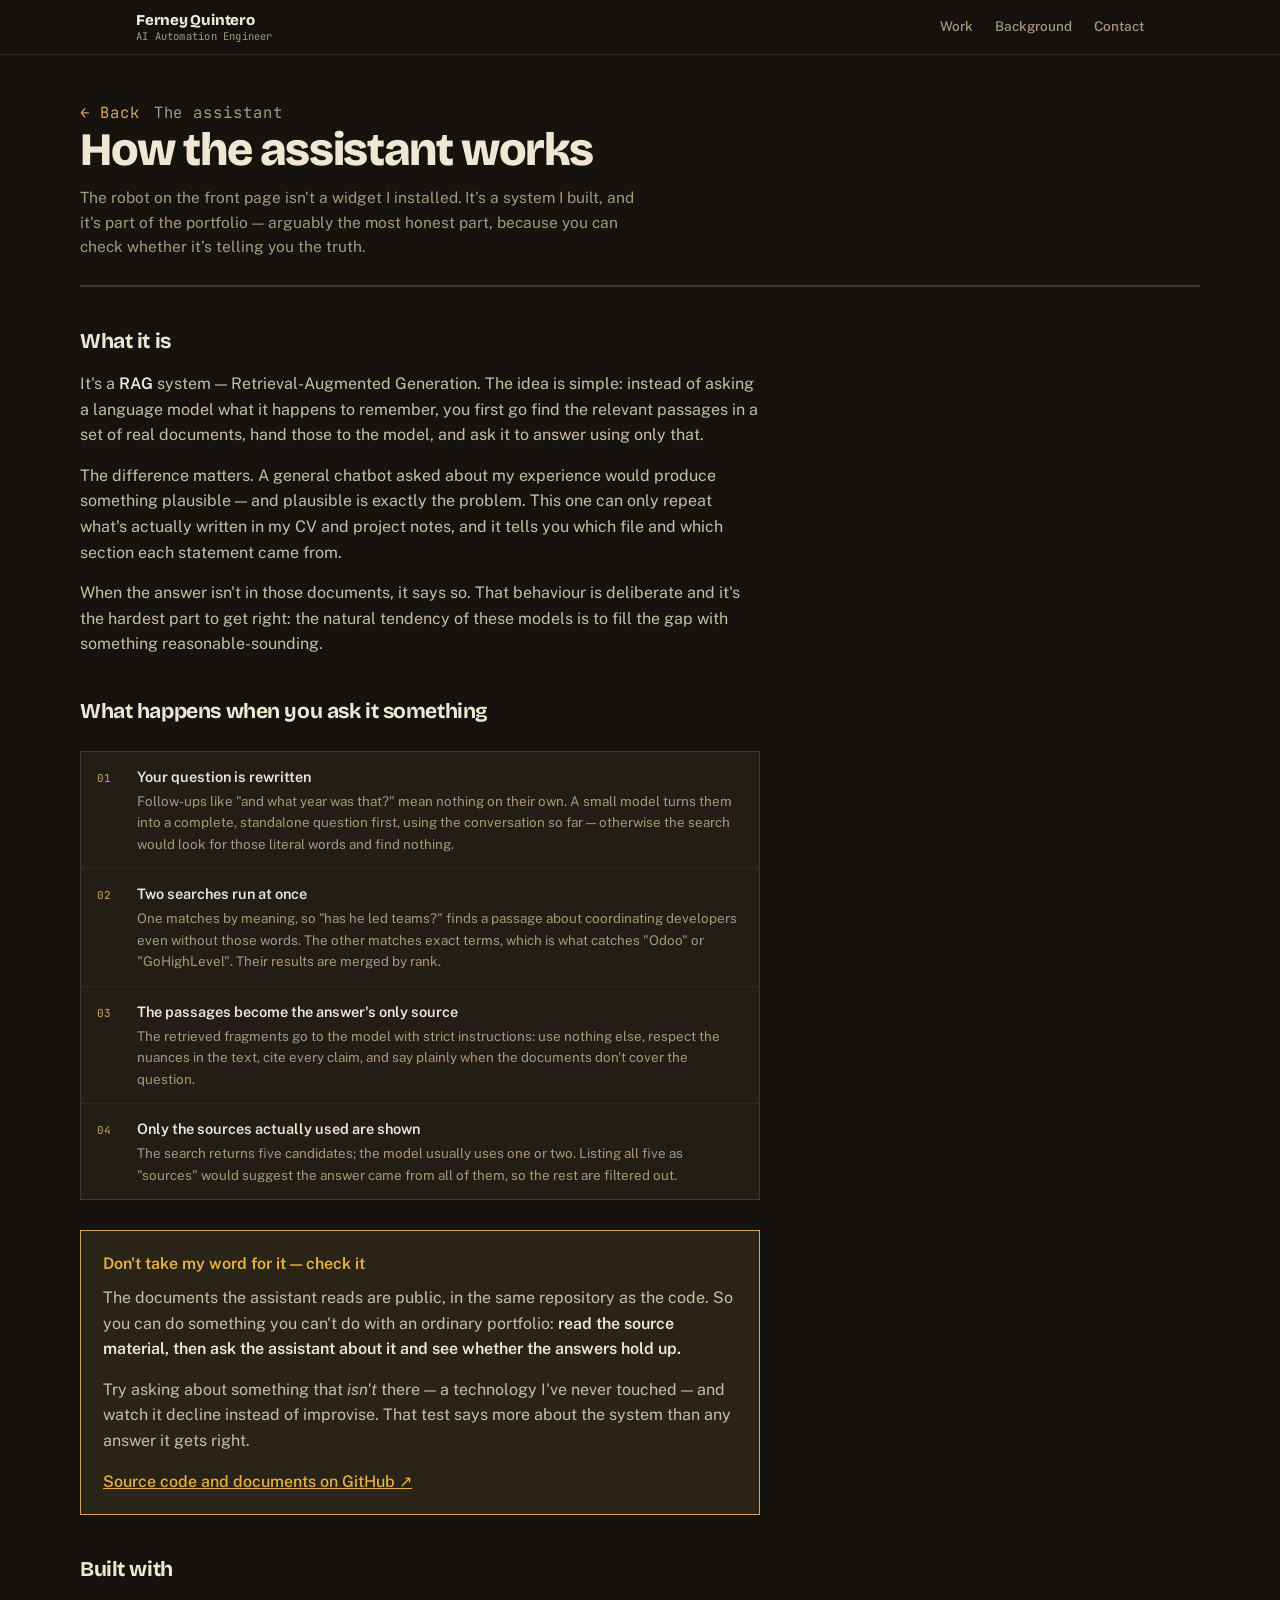
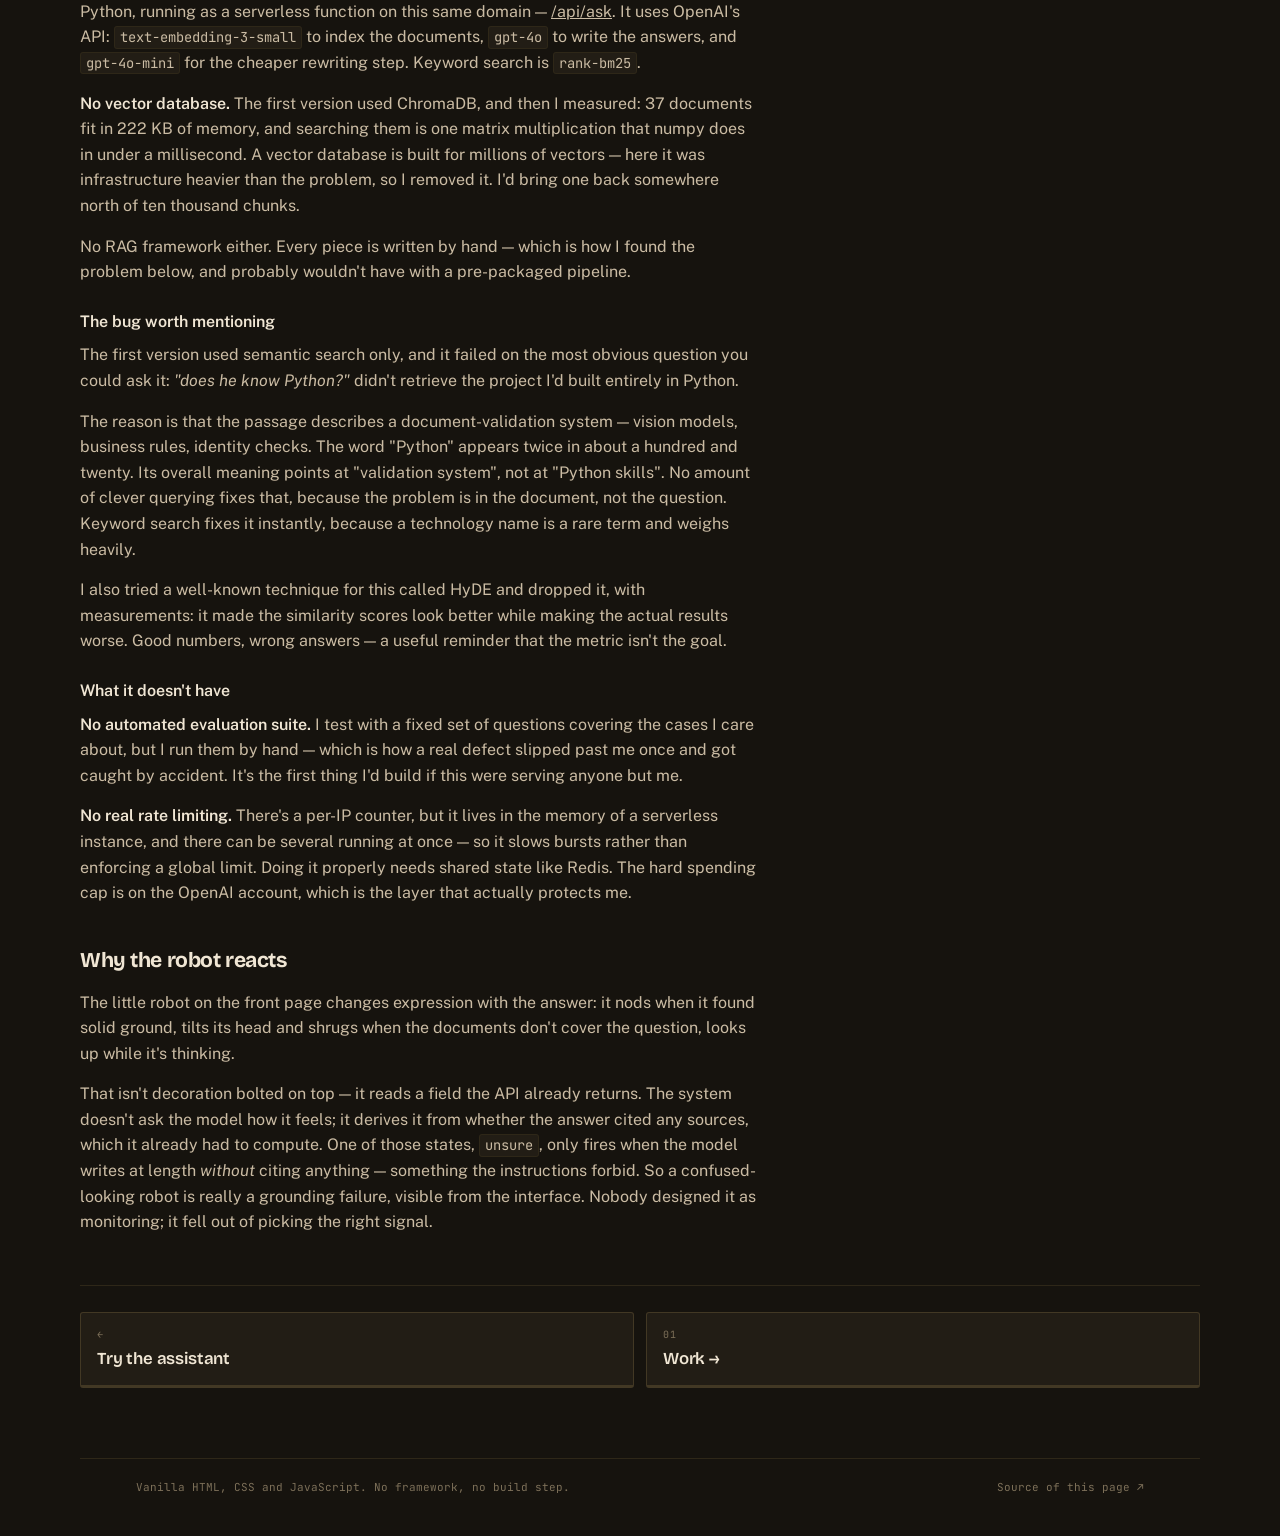
==== assistant.html @ f82671d9 "El robot reacciona a lo que responde, y el chat deja de ser un iframe La conversacion ocurre ahora d" ====
<!doctype html>
<html lang="en">
<head>
<meta charset="utf-8">
<meta name="viewport" content="width=device-width, initial-scale=1">
<title>The assistant — Ferney Quintero</title>
<meta name="description" content="How the assistant on the front page works: a RAG system in Python that answers only from real documents, cites every source, and can be verified against the originals.">
<meta property="og:title" content="The assistant — Ferney Quintero">
<meta property="og:description" content="A RAG system in Python. Read the source documents, then check its answers against them.">
<meta property="og:type" content="article">
<link rel="icon" href="data:image/svg+xml,<svg xmlns='http://www.w3.org/2000/svg' viewBox='0 0 100 100'><rect width='100' height='100' fill='%2316130e'/><text y='70' x='50' text-anchor='middle' font-size='52' font-weight='700' font-family='monospace' fill='%23d1a45f'>FQ</text></svg>">

<link rel="preconnect" href="https://fonts.googleapis.com">
<link rel="preconnect" href="https://fonts.gstatic.com" crossorigin>
<link rel="stylesheet" href="https://fonts.googleapis.com/css2?family=Bricolage+Grotesque:opsz,wght@12..96,600;12..96,800&family=Public+Sans:wght@400;500;600&family=JetBrains+Mono:wght@400;500&display=swap">
<link rel="stylesheet" href="styles.css">
</head>
<body>

<a class="skip" href="#main">Skip to content</a>

<header class="topbar">
  <div class="bar">
    <a class="mark" href="index.html">
      <span class="mark-name">Ferney Quintero</span>
      <span class="mark-role">AI Automation Engineer</span>
    </a>
    <nav aria-label="Sections">
      <a href="work.html">Work</a>
      <a href="background.html">Background</a>
      <a href="contact.html">Contact</a>
    </nav>
  </div>
</header>

<main id="main" class="page">

  <div class="page-head">
    <p class="crumb mono"><a href="index.html">← Back</a> <span>The assistant</span></p>
    <h1>How the assistant works</h1>
    <p>The robot on the front page isn't a widget I installed. It's a system I built, and it's part of the portfolio — arguably the most honest part, because you can check whether it's telling you the truth.</p>
  </div>

  <div class="prose">

    <h2>What it is</h2>
    <p>
      It's a <strong>RAG</strong> system — Retrieval-Augmented Generation. The idea is
      simple: instead of asking a language model what it happens to remember, you
      first go find the relevant passages in a set of real documents, hand those to
      the model, and ask it to answer using only that.
    </p>
    <p>
      The difference matters. A general chatbot asked about my experience would
      produce something plausible — and plausible is exactly the problem. This one
      can only repeat what's actually written in my CV and project notes, and it tells
      you which file and which section each statement came from.
    </p>
    <p>
      When the answer isn't in those documents, it says so. That behaviour is
      deliberate and it's the hardest part to get right: the natural tendency of these
      models is to fill the gap with something reasonable-sounding.
    </p>

    <h2>What happens when you ask it something</h2>

    <div class="flow">
      <div class="flow-step">
        <span class="n">01</span>
        <div>
          <b>Your question is rewritten</b>
          <p>Follow-ups like "and what year was that?" mean nothing on their own. A small model turns them into a complete, standalone question first, using the conversation so far — otherwise the search would look for those literal words and find nothing.</p>
        </div>
      </div>
      <div class="flow-step">
        <span class="n">02</span>
        <div>
          <b>Two searches run at once</b>
          <p>One matches by meaning, so "has he led teams?" finds a passage about coordinating developers even without those words. The other matches exact terms, which is what catches "Odoo" or "GoHighLevel". Their results are merged by rank.</p>
        </div>
      </div>
      <div class="flow-step">
        <span class="n">03</span>
        <div>
          <b>The passages become the answer's only source</b>
          <p>The retrieved fragments go to the model with strict instructions: use nothing else, respect the nuances in the text, cite every claim, and say plainly when the documents don't cover the question.</p>
        </div>
      </div>
      <div class="flow-step">
        <span class="n">04</span>
        <div>
          <b>Only the sources actually used are shown</b>
          <p>The search returns five candidates; the model usually uses one or two. Listing all five as "sources" would suggest the answer came from all of them, so the rest are filtered out.</p>
        </div>
      </div>
    </div>

    <div class="callout">
      <h3>Don't take my word for it — check it</h3>
      <p>
        The documents the assistant reads are public, in the same repository as the
        code. So you can do something you can't do with an ordinary portfolio:
        <strong>read the source material, then ask the assistant about it and see
        whether the answers hold up.</strong>
      </p>
      <p>
        Try asking about something that <em>isn't</em> there — a technology I've never
        touched — and watch it decline instead of improvise. That test says more about
        the system than any answer it gets right.
      </p>
      <p>
        <a href="https://github.com/ferquintero2013/rag-perfil-profesional">Source code and documents on GitHub ↗</a>
      </p>
    </div>

    <h2>Built with</h2>
    <p>
      Python, running as a serverless function on this same domain —
      <a href="https://ferney-portfolio.vercel.app/api/ask">/api/ask</a>. It uses
      OpenAI's API: <code>text-embedding-3-small</code> to index the documents,
      <code>gpt-4o</code> to write the answers, and <code>gpt-4o-mini</code> for the
      cheaper rewriting step. Keyword search is <code>rank-bm25</code>.
    </p>
    <p>
      <strong>No vector database.</strong> The first version used ChromaDB, and then I
      measured: 37 documents fit in 222 KB of memory, and searching them is one matrix
      multiplication that numpy does in under a millisecond. A vector database is built
      for millions of vectors — here it was infrastructure heavier than the problem, so
      I removed it. I'd bring one back somewhere north of ten thousand chunks.
    </p>
    <p>
      No RAG framework either. Every piece is written by hand — which is how I found the
      problem below, and probably wouldn't have with a pre-packaged pipeline.
    </p>

    <h3>The bug worth mentioning</h3>
    <p>
      The first version used semantic search only, and it failed on the most obvious
      question you could ask it: <em>"does he know Python?"</em> didn't retrieve the
      project I'd built entirely in Python.
    </p>
    <p>
      The reason is that the passage describes a document-validation system — vision
      models, business rules, identity checks. The word "Python" appears twice in
      about a hundred and twenty. Its overall meaning points at "validation system",
      not at "Python skills". No amount of clever querying fixes that, because the
      problem is in the document, not the question. Keyword search fixes it instantly,
      because a technology name is a rare term and weighs heavily.
    </p>
    <p>
      I also tried a well-known technique for this called HyDE and dropped it, with
      measurements: it made the similarity scores look better while making the actual
      results worse. Good numbers, wrong answers — a useful reminder that the metric
      isn't the goal.
    </p>

    <h3>What it doesn't have</h3>
    <p>
      <strong>No automated evaluation suite.</strong> I test with a fixed set of
      questions covering the cases I care about, but I run them by hand — which is how a
      real defect slipped past me once and got caught by accident. It's the first thing
      I'd build if this were serving anyone but me.
    </p>
    <p>
      <strong>No real rate limiting.</strong> There's a per-IP counter, but it lives in
      the memory of a serverless instance, and there can be several running at once —
      so it slows bursts rather than enforcing a global limit. Doing it properly needs
      shared state like Redis. The hard spending cap is on the OpenAI account, which is
      the layer that actually protects me.
    </p>

    <h2>Why the robot reacts</h2>
    <p>
      The little robot on the front page changes expression with the answer: it nods
      when it found solid ground, tilts its head and shrugs when the documents don't
      cover the question, looks up while it's thinking.
    </p>
    <p>
      That isn't decoration bolted on top — it reads a field the API already returns.
      The system doesn't ask the model how it feels; it derives it from whether the
      answer cited any sources, which it already had to compute. One of those states,
      <code>unsure</code>, only fires when the model writes at length <em>without</em>
      citing anything — something the instructions forbid. So a confused-looking robot
      is really a grounding failure, visible from the interface. Nobody designed it as
      monitoring; it fell out of picking the right signal.
    </p>

  </div>

  <nav class="pager" aria-label="Other sections">
    <a href="index.html">
      <span class="jump-n mono">←</span>
      <span class="jump-t">Try the assistant</span>
    </a>
    <a href="work.html">
      <span class="jump-n mono">01</span>
      <span class="jump-t">Work →</span>
    </a>
  </nav>

</main>

<footer>
  <span class="mono">Vanilla HTML, CSS and JavaScript. No framework, no build step.</span>
  <a class="mono" href="https://github.com/ferquintero2013/ferney-portfolio">Source of this page ↗</a>
</footer>

<script src="script.js"></script>
</body>
</html>
---- styles.css ----
/* ==========================================================================
   Ferney Quintero — AI Automation Engineer

   One committed visual world: warm dark panel, tan robot, amber accent.
   Single theme on purpose — the site has an identity rather than a switch,
   and every colour is painted explicitly so it holds on any host ground.
   ========================================================================== */

:root {
  color-scheme: dark;

  --paper:   #16130e;
  --surface: #1c1811;
  --sunken:  #221d15;
  --raised:  #2a2318;

  --ink:     #f0e6d4;
  --soft:    #cbbca4;
  --muted:   #a9977c;
  --dim:     #7d7059;

  --line:    #2e2718;
  --line-2:  #423824;

  --skin:        #d1a45f;
  --skin-dim:    #a97f42;
  --amber:       #d1a45f;
  --amber-vivid: #e8b33d;
  --amber-wash:  #2a2318;

  --live:      #7fbf95;
  --live-wash: #16261c;

  --display: "Bricolage Grotesque", "Trebuchet MS", sans-serif;
  --body: "Public Sans", -apple-system, "Segoe UI", sans-serif;
  --mono: "JetBrains Mono", ui-monospace, "Cascadia Code", monospace;

  --pad: clamp(20px, 5vw, 56px);
  --maxw: 1120px;
}

* { box-sizing: border-box; }

html { scroll-behavior: smooth; scroll-padding-top: 72px; }
@media (prefers-reduced-motion: reduce) {
  html { scroll-behavior: auto; }
  * { transition: none !important; animation: none !important; }
}

body {
  margin: 0;
  background: var(--paper);
  color: var(--ink);
  font-family: var(--body);
  font-size: 16px;
  line-height: 1.6;
  -webkit-font-smoothing: antialiased;
}

.mono { font-family: var(--mono); }
a { color: inherit; }

.skip {
  position: absolute;
  left: -9999px;
  top: 0;
  background: var(--amber);
  color: var(--paper);
  padding: 10px 16px;
  z-index: 100;
}
.skip:focus { left: 8px; top: 8px; }

:focus-visible { outline: 2px solid var(--amber-vivid); outline-offset: 3px; }

/* ---------------- top bar ---------------- */
.topbar {
  position: sticky;
  top: 0;
  z-index: 40;
  background: color-mix(in srgb, var(--paper) 90%, transparent);
  backdrop-filter: blur(10px);
  border-bottom: 1px solid var(--line);
}
.bar {
  max-width: var(--maxw);
  margin: 0 auto;
  padding: 11px var(--pad);
  display: flex;
  align-items: center;
  gap: 20px;
}
.mark { text-decoration: none; display: grid; line-height: 1.25; margin-right: auto; }
.mark-name {
  font-family: var(--display);
  font-weight: 800;
  font-size: 15px;
  letter-spacing: -0.015em;
  color: var(--ink);
}
.mark-role {
  font-family: var(--mono);
  font-size: 10.5px;
  color: var(--muted);
  letter-spacing: 0.02em;
}
.topbar nav { display: flex; gap: 22px; }
.topbar nav a {
  text-decoration: none;
  font-size: 13.5px;
  font-weight: 500;
  color: var(--muted);
  padding: 3px 0;
  border-bottom: 1.5px solid transparent;
}
.topbar nav a:hover { color: var(--ink); border-bottom-color: var(--amber); }
.topbar nav a[aria-current="page"] { color: var(--ink); border-bottom-color: var(--amber); }

/* ---------------- layout ---------------- */
main { max-width: var(--maxw); margin: 0 auto; padding: 0 var(--pad); }

/* ---------------- stage (home) ---------------- */
.stage {
  max-width: none;
  padding: clamp(30px, 4vw, 48px) var(--pad) clamp(36px, 4vw, 52px);
  min-height: calc(100vh - 56px);
  display: flex;
  flex-direction: column;
  justify-content: center;
  gap: clamp(26px, 4vw, 40px);
}
.stage > * { max-width: var(--maxw); width: 100%; margin-inline: auto; }

/* --- robot: una parte por gesto ---------------------------------------
   El estado llega en data-mood sobre .stage, puesto por script.js con lo
   que devuelve la API. El CSS traduce ese valor a postura y expresion.
   -------------------------------------------------------------------- */
.greeting {
  display: flex;
  align-items: center;
  gap: clamp(18px, 3vw, 34px);
}
.bot {
  width: clamp(96px, 13vw, 148px);
  height: auto;
  flex: none;
  overflow: visible;
}
.bot-skin  { fill: var(--skin); }
.bot-panel { fill: var(--paper); }
.bot-wire  { stroke: var(--skin-dim); stroke-width: 4; stroke-linecap: round; }
.bot-bulb  { fill: var(--amber-vivid); }

.eyes circle, .eyes rect { fill: #17140f; }
.eyes path { fill: none; stroke: #17140f; stroke-width: 6; stroke-linecap: round; }

/* Solo un juego de ojos visible a la vez */
.eyes { display: none; }
.stage[data-mood="idle"]      [data-eyes="normal"],
.stage[data-mood="answering"] [data-eyes="normal"] { display: block; }
.stage[data-mood="confident"] [data-eyes="happy"]  { display: block; }
.stage[data-mood="thinking"]  [data-eyes="up"]     { display: block; }
.stage[data-mood="declined"]  [data-eyes="squint"] { display: block; }
.stage[data-mood="unsure"]    [data-eyes="squint"] { display: block; }

.bot-head  { transform-origin: 105px 118px; transition: transform .45s ease; }
.bot-body  { transform-origin: 105px 220px; transition: transform .45s ease; }
.bot-arm-r { transform-origin: 152px 152px; transition: transform .45s ease; }
.bot-arm-l { transform-origin: 58px 152px;  transition: transform .45s ease; }

/* Cabeza ladeada cuando no encuentra o no entiende */
.stage[data-mood="declined"] .bot-head,
.stage[data-mood="unsure"]   .bot-head { transform: rotate(-11deg); }

/* Hombros encogidos al declinar */
.stage[data-mood="declined"] .bot-arm-l { transform: translateY(-9px); }
.stage[data-mood="declined"] .bot-arm-r { transform: translate(-4px, 14px); }

@media (prefers-reduced-motion: no-preference) {
  /* En reposo: saluda, parpadea y late la antena */
  .stage[data-mood="idle"] .bot-arm-r { animation: wave 3.4s ease-in-out infinite; }
  .stage[data-mood="idle"] [data-eyes="normal"] {
    animation: blink 5.4s steps(1, end) infinite;
    transform-origin: 105px 74px;
  }
  .bot-bulb { animation: pulse 2.9s ease-in-out infinite; }

  /* Pensando: la antena se acelera y el cuerpo se balancea apenas */
  .stage[data-mood="thinking"] .bot-bulb { animation: pulse .7s ease-in-out infinite; }
  .stage[data-mood="thinking"] .bot-body { animation: sway 1.6s ease-in-out infinite; }

  /* Seguro de la respuesta: asiente */
  .stage[data-mood="confident"] .bot-body  { animation: nod .55s ease-in-out 2; }
  .stage[data-mood="confident"] .bot-arm-r { transform: rotate(-24deg); }
}

@keyframes wave {
  0%, 62%, 100% { transform: rotate(0deg); }
  14%           { transform: rotate(-26deg); }
  30%           { transform: rotate(-6deg); }
  46%           { transform: rotate(-22deg); }
}
@keyframes blink {
  0%, 92%, 100% { transform: scaleY(1); }
  95%           { transform: scaleY(0.1); }
}
@keyframes pulse {
  0%, 100% { opacity: 1; }
  50%      { opacity: 0.3; }
}
@keyframes sway {
  0%, 100% { transform: rotate(0deg); }
  50%      { transform: rotate(2.2deg); }
}
@keyframes nod {
  0%, 100% { transform: translateY(0); }
  50%      { transform: translateY(7px); }
}

/* --- globo: ahora contiene la conversacion --------------------------- */
.bubble {
  position: relative;
  background: var(--sunken);
  border: 1px solid var(--line-2);
  border-radius: 4px 16px 16px 16px;
  padding: 16px 18px 14px;
  width: min(100%, 640px);
  display: flex;
  flex-direction: column;
  gap: 11px;
}
.bubble::before {
  content: "";
  position: absolute;
  left: -9px;
  top: 22px;
  width: 16px;
  height: 16px;
  background: var(--sunken);
  border-left: 1px solid var(--line-2);
  border-bottom: 1px solid var(--line-2);
  transform: rotate(45deg);
}

.chat-log {
  display: flex;
  flex-direction: column;
  gap: 12px;
  max-height: clamp(180px, 30vh, 300px);
  overflow-y: auto;
  scrollbar-width: thin;
  scrollbar-color: var(--line-2) transparent;
}
.chat-log::-webkit-scrollbar { width: 6px; }
.chat-log::-webkit-scrollbar-thumb { background: var(--line-2); border-radius: 3px; }

.msg p { margin: 0; }
.msg-text { font-size: 14.6px; line-height: 1.55; }

.from-bot .msg-text { color: var(--ink); }
.from-bot:first-child .msg-text {
  font-family: var(--display);
  font-weight: 600;
  font-size: clamp(1rem, 2vw, 1.22rem);
  line-height: 1.3;
  letter-spacing: -0.015em;
}

.from-user {
  align-self: flex-end;
  max-width: 85%;
  background: var(--raised);
  border: 1px solid var(--line-2);
  border-radius: 12px 12px 3px 12px;
  padding: 7px 12px;
}
.from-user .msg-text { color: var(--soft); font-size: 13.8px; }

.msg-sources {
  margin-top: 6px !important;
  font-family: var(--mono);
  font-size: 10.5px;
  line-height: 1.6;
  color: var(--dim);
}

.typing { display: flex; gap: 5px; padding: 6px 2px; }
.typing span {
  width: 6px;
  height: 6px;
  border-radius: 50%;
  background: var(--skin-dim);
}
@media (prefers-reduced-motion: no-preference) {
  .typing span { animation: blip 1.1s ease-in-out infinite; }
  .typing span:nth-child(2) { animation-delay: .16s; }
  .typing span:nth-child(3) { animation-delay: .32s; }
}
@keyframes blip {
  0%, 60%, 100% { opacity: .25; transform: translateY(0); }
  30%           { opacity: 1;   transform: translateY(-3px); }
}

.chat-form { display: flex; gap: 8px; }
.chat-form input {
  flex: 1;
  min-width: 0;
  background: var(--paper);
  border: 1px solid var(--line-2);
  border-radius: 7px;
  padding: 10px 13px;
  color: var(--ink);
  font-family: var(--body);
  font-size: 14px;
}
.chat-form input::placeholder { color: var(--dim); }
.chat-form input:focus { outline: none; border-color: var(--skin); }
.chat-form input:disabled { opacity: .5; }

.chat-form button {
  flex: none;
  width: 42px;
  background: var(--skin);
  border: 1px solid var(--skin);
  border-radius: 7px;
  color: var(--paper);
  font-size: 17px;
  line-height: 1;
  cursor: pointer;
  transition: background .12s ease;
}
.chat-form button:hover:not(:disabled) {
  background: var(--amber-vivid);
  border-color: var(--amber-vivid);
}
.chat-form button:disabled { opacity: .4; cursor: default; }

.chat-suggestions { display: flex; flex-wrap: wrap; gap: 6px; }
.chat-suggestions button {
  font-family: var(--mono);
  font-size: 11px;
  background: none;
  border: 1px solid var(--line-2);
  border-radius: 20px;
  padding: 5px 11px;
  color: var(--muted);
  cursor: pointer;
  transition: border-color .12s ease, color .12s ease;
}
.chat-suggestions button:hover { border-color: var(--skin); color: var(--ink); }

.bubble-foot {
  display: flex;
  flex-wrap: wrap;
  gap: 4px 14px;
  justify-content: space-between;
  align-items: baseline;
  font-size: 11px;
  color: var(--dim);
  line-height: 1.45;
  margin: 0;
  padding-top: 3px;
  border-top: 1px solid var(--line);
}
.bubble-foot a {
  font-family: var(--mono);
  font-size: 10.5px;
  color: var(--amber-vivid);
  text-decoration: none;
  white-space: nowrap;
}
.bubble-foot a:hover { text-decoration: underline; }

/* --- title --- */
.stage h1 {
  font-family: var(--display);
  font-weight: 800;
  font-size: clamp(2rem, 6.2vw, 3.9rem);
  line-height: 1.02;
  letter-spacing: -0.036em;
  margin: 0;
  max-width: 17ch;
  color: var(--ink);
}

/* --- jump buttons: keys on a control panel --- */
.jump {
  display: grid;
  grid-template-columns: repeat(3, minmax(0, 1fr));
  gap: 12px;
  max-width: 780px !important;
  margin-inline: 0 !important;
}
.jump a,
.pager a {
  display: grid;
  gap: 3px;
  text-decoration: none;
  background: var(--sunken);
  border: 1px solid var(--line-2);
  border-bottom-width: 3px;
  border-radius: 3px;
  padding: 14px 16px 12px;
  transition: transform .12s ease, border-color .12s ease, background .12s ease;
}
.jump a:hover,
.pager a:hover {
  background: var(--raised);
  border-color: var(--skin-dim);
  transform: translateY(1px);
  border-bottom-width: 2px;
  margin-bottom: 1px;
}
.jump a:active { transform: translateY(2px); border-bottom-width: 1px; margin-bottom: 2px; }
.jump-n { font-size: 10px; color: var(--skin-dim); letter-spacing: 0.12em; }
.jump-t {
  font-family: var(--display);
  font-weight: 600;
  font-size: 1.05rem;
  color: var(--ink);
  letter-spacing: -0.01em;
}
.jump-d { font-size: 12px; color: var(--muted); line-height: 1.4; }

/* ---------------- inner pages ---------------- */
.page { padding: 46px 0 70px; }

.page-head {
  padding-bottom: 26px;
  margin-bottom: 30px;
  border-bottom: 2px solid var(--line-2);
}
.crumb {
  display: flex;
  align-items: baseline;
  gap: 14px;
  font-size: 11.5px;
  color: var(--dim);
  margin: 0 0 18px;
  letter-spacing: 0.06em;
}
.crumb a { color: var(--amber); text-decoration: none; }
.crumb a:hover { text-decoration: underline; }

.page-head h1 {
  font-family: var(--display);
  font-weight: 800;
  font-size: clamp(1.9rem, 4.6vw, 2.9rem);
  line-height: 1.06;
  letter-spacing: -0.03em;
  margin: 0 0 10px;
  max-width: 20ch;
  color: var(--ink);
}
.page-head > p { color: var(--muted); margin: 0; font-size: 15.5px; max-width: 62ch; }

/* ---------------- projects ---------------- */
.projects { list-style: none; margin: 0; padding: 0; }

.proj {
  display: grid;
  grid-template-columns: 56px minmax(0, 1fr);
  gap: 0 20px;
  padding: 26px 0;
  border-top: 1px solid var(--line);
}
.proj:first-child { border-top: 1px solid var(--line-2); }
.proj-n { font-size: 12px; color: var(--dim); padding-top: 4px; }

.proj-top {
  display: flex;
  align-items: baseline;
  justify-content: space-between;
  gap: 16px;
  margin-bottom: 9px;
}
.proj h2 {
  font-family: var(--display);
  font-weight: 600;
  font-size: 1.2rem;
  letter-spacing: -0.014em;
  margin: 0;
  color: var(--ink);
}
.proj p { margin: 0 0 10px; color: var(--soft); font-size: 14.8px; max-width: 72ch; }
.proj .note {
  color: var(--muted);
  font-size: 14px;
  border-left: 2px solid var(--line-2);
  padding-left: 13px;
}

.state {
  font-size: 10.5px;
  letter-spacing: 0.1em;
  text-transform: uppercase;
  color: var(--dim);
  border: 1px solid var(--line-2);
  padding: 2px 8px;
  flex: none;
}
.state.live {
  color: var(--live);
  border-color: var(--live);
  background: var(--live-wash);
  font-weight: 500;
}

.proj-foot {
  display: flex;
  flex-wrap: wrap;
  align-items: baseline;
  justify-content: space-between;
  gap: 8px 20px;
  margin-top: 14px;
}
.tags { font-size: 11.5px; color: var(--dim); }
.links { display: flex; gap: 16px; font-size: 13px; }
.links a {
  color: var(--amber-vivid);
  text-decoration: none;
  font-weight: 500;
  border-bottom: 1px solid transparent;
}
.links a:hover { border-bottom-color: var(--amber-vivid); }
.links .muted { color: var(--dim); font-size: 12.5px; font-style: italic; }

/* ---------------- background ---------------- */
.bg-grid {
  display: grid;
  grid-template-columns: minmax(0, 1.5fr) minmax(0, 1fr);
  gap: 48px;
}
.bg-text p { color: var(--soft); margin: 0 0 15px; max-width: 62ch; }
.bg-text p:last-child { margin-bottom: 0; }
.bg-lead { font-size: 1.06rem; color: var(--ink) !important; font-weight: 500; }

.side-h {
  font-size: 10.5px;
  letter-spacing: 0.15em;
  text-transform: uppercase;
  color: var(--dim);
  margin: 0 0 12px;
  padding-bottom: 7px;
  border-bottom: 1px solid var(--line);
  font-weight: 400;
}
.bg-side > * + .side-h,
.contact-side > * + .side-h { margin-top: 28px; }

.tl { list-style: none; margin: 0; padding: 0; }
.tl li {
  display: grid;
  grid-template-columns: 48px 1fr;
  gap: 12px;
  font-size: 13.2px;
  color: var(--soft);
  padding: 6px 0;
  border-bottom: 1px dotted var(--line);
}
.tl li:last-child { border-bottom: none; }
.tl .mono { color: var(--amber); font-size: 11.5px; padding-top: 2px; }

.tools { font-size: 11.8px; line-height: 1.9; color: var(--muted); margin: 0; }

.creds { list-style: none; margin: 0; padding: 0; display: flex; flex-wrap: wrap; gap: 7px; }
.creds li {
  font-family: var(--mono);
  font-size: 11px;
  color: var(--soft);
  border: 1px solid var(--line-2);
  padding: 4px 9px;
}
.creds li:first-child {
  border-color: var(--amber);
  background: var(--amber-wash);
  color: var(--amber-vivid);
  font-weight: 500;
}

/* ---------------- assistant page ---------------- */
.prose p { color: var(--soft); margin: 0 0 15px; max-width: 68ch; }
.prose h2 {
  font-family: var(--display);
  font-weight: 700;
  font-size: 1.32rem;
  letter-spacing: -0.02em;
  margin: 38px 0 12px;
  color: var(--ink);
}
.prose h3 {
  font-family: var(--body);
  font-weight: 600;
  font-size: 1rem;
  margin: 24px 0 8px;
  color: var(--ink);
}
.prose strong { color: var(--ink); font-weight: 600; }
.prose code {
  font-family: var(--mono);
  font-size: 0.86em;
  background: var(--sunken);
  border: 1px solid var(--line);
  padding: 0.1em 0.36em;
  border-radius: 3px;
  color: var(--soft);
}
.prose ul { color: var(--soft); max-width: 68ch; padding-left: 20px; margin: 0 0 15px; }
.prose li { margin-bottom: 7px; }

.flow {
  display: grid;
  gap: 1px;
  background: var(--line);
  border: 1px solid var(--line-2);
  margin: 22px 0 26px;
  max-width: 68ch;
}
.flow-step {
  background: var(--sunken);
  padding: 13px 16px;
  display: grid;
  grid-template-columns: 26px 1fr;
  gap: 14px;
  align-items: baseline;
}
.flow-step b { color: var(--ink); font-weight: 600; font-size: 14.5px; display: block; margin-bottom: 3px; }
.flow-step span.n { font-family: var(--mono); font-size: 11px; color: var(--amber); }
.flow-step p { margin: 0 !important; font-size: 13.4px; color: var(--muted); max-width: none; }

.callout {
  border: 1px solid var(--amber);
  background: var(--amber-wash);
  padding: 20px 22px;
  margin: 30px 0;
  max-width: 68ch;
}
.callout h3 { margin-top: 0; color: var(--amber-vivid); }
.callout p:last-child { margin-bottom: 0; }
.callout a { color: var(--amber-vivid); font-weight: 500; }

/* ---------------- contact ---------------- */
.contact-grid {
  display: grid;
  grid-template-columns: minmax(0, 1.4fr) minmax(0, 1fr);
  gap: 48px;
}
.contact-main .primary {
  display: inline-block;
  font-family: var(--mono);
  font-size: clamp(14px, 2.2vw, 17px);
  color: var(--paper);
  background: var(--amber);
  border: 1px solid var(--amber);
  padding: 13px 20px;
  text-decoration: none;
  margin-bottom: 20px;
  font-weight: 500;
}
.contact-main .primary:hover { background: var(--amber-vivid); border-color: var(--amber-vivid); }
.contact-links { display: flex; gap: 22px; margin-bottom: 26px; }
.contact-links a {
  text-decoration: none;
  font-size: 14.5px;
  color: var(--soft);
  border-bottom: 1px solid var(--line-2);
  padding-bottom: 2px;
}
.contact-links a:hover { color: var(--ink); border-bottom-color: var(--amber); }
.contact-note { color: var(--soft); max-width: 54ch; margin: 0 0 12px; }
.back-home { font-family: var(--mono); font-size: 13px; color: var(--amber-vivid); text-decoration: none; }
.back-home:hover { text-decoration: underline; }

/* ---------------- pager ---------------- */
.pager {
  display: grid;
  grid-template-columns: repeat(2, minmax(0, 1fr));
  gap: 12px;
  margin-top: 50px;
  padding-top: 26px;
  border-top: 1px solid var(--line);
}
.pager .jump-n { color: var(--dim); }

/* ---------------- footer ---------------- */
footer {
  max-width: var(--maxw);
  margin: 0 auto;
  padding: 20px var(--pad) 40px;
  border-top: 1px solid var(--line);
  display: flex;
  flex-wrap: wrap;
  gap: 10px 20px;
  justify-content: space-between;
  font-size: 11px;
  color: var(--dim);
}
footer a { color: var(--dim); text-decoration: none; }
footer a:hover { color: var(--ink); }

/* ---------------- responsive ---------------- */
@media (max-width: 860px) {
  .bg-grid, .contact-grid { grid-template-columns: 1fr; gap: 30px; }
  .jump { grid-template-columns: 1fr; gap: 9px; }
  .jump a { grid-template-columns: 30px 1fr; grid-template-areas: "n t" ". d"; align-items: baseline; }
  .jump-n { grid-area: n; }
  .jump-t { grid-area: t; }
  .jump-d { grid-area: d; }
}

@media (max-width: 620px) {
  .topbar nav { gap: 14px; }
  .topbar nav a { font-size: 12.5px; }
  .mark-role { display: none; }

  .stage { min-height: 0; padding-top: 24px; padding-bottom: 34px; }
  .greeting { flex-direction: column; align-items: flex-start; gap: 14px; }
  .bot { width: 86px; }
  .bubble { border-radius: 14px 14px 14px 4px; padding: 14px; }
  .bubble::before { left: 26px; top: -9px; transform: rotate(135deg); }
  .chat-log { max-height: 240px; }
  .bubble-foot { flex-direction: column; gap: 6px; }

  .page { padding: 32px 0 52px; }
  .proj { grid-template-columns: 1fr; gap: 0; }
  .proj-n { display: none; }
  .proj-foot { flex-direction: column; align-items: flex-start; }
  .pager { grid-template-columns: 1fr; }
  .flow-step { grid-template-columns: 1fr; gap: 2px; }
}
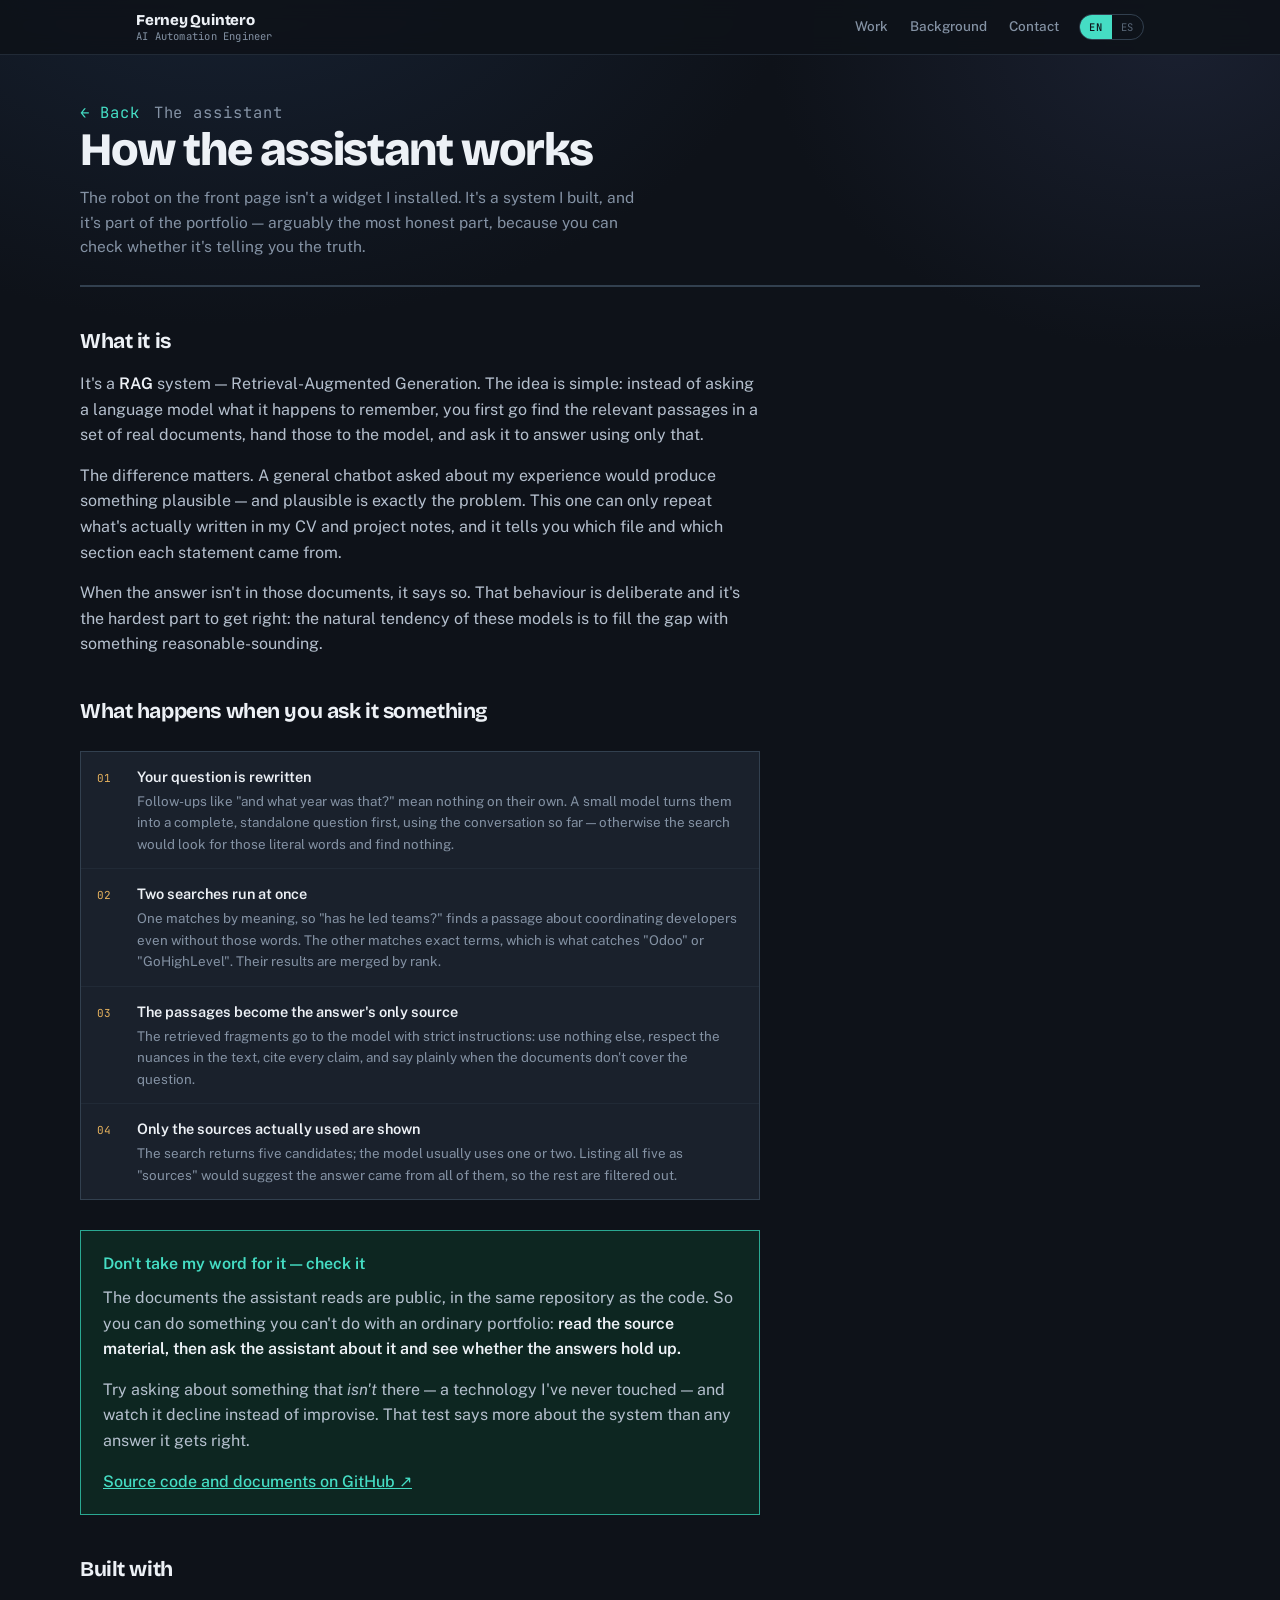
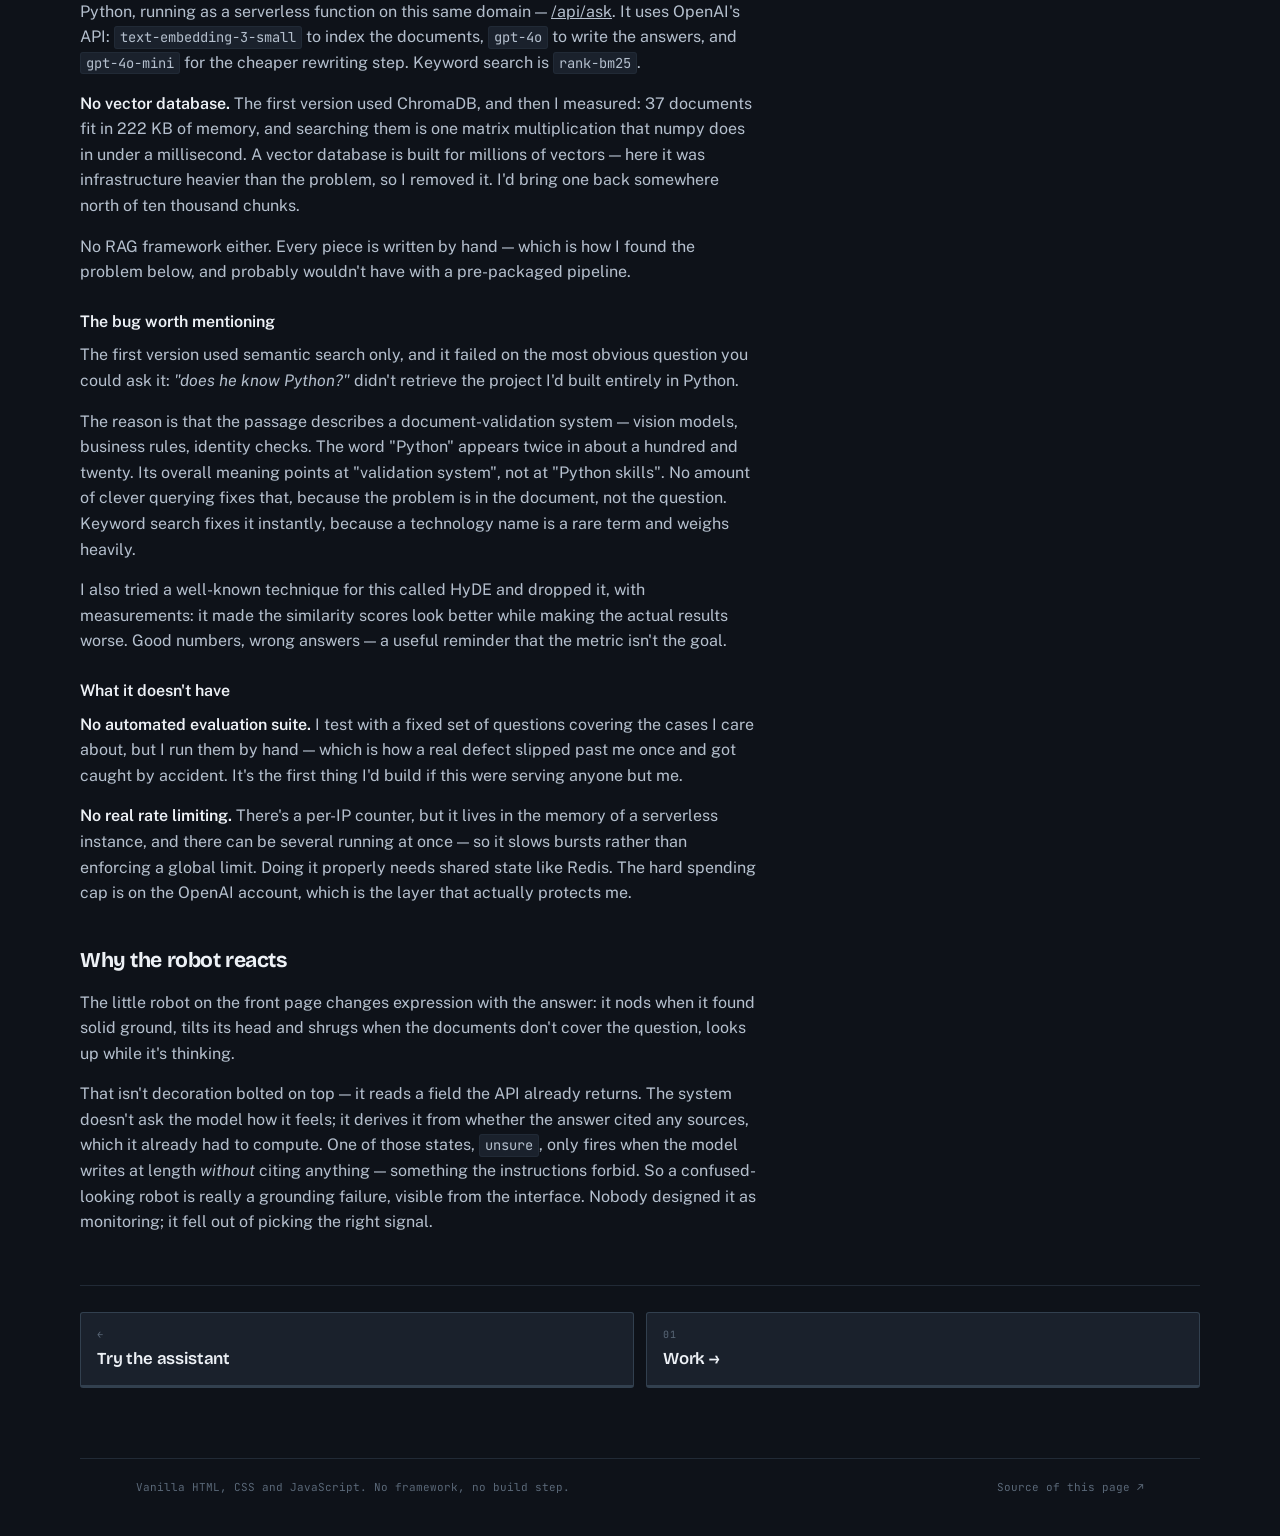
==== commit a6cc9e51: "Paleta nueva, boca de concentracion y sitio bilingue Tres cosas pedidas: la boca al pensar se veia r" ====
--- a/assistant.html
+++ b/assistant.html
@@ -8,7 +8,7 @@
 <meta property="og:title" content="The assistant — Ferney Quintero">
 <meta property="og:description" content="A RAG system in Python. Read the source documents, then check its answers against them.">
 <meta property="og:type" content="article">
-<link rel="icon" href="data:image/svg+xml,<svg xmlns='http://www.w3.org/2000/svg' viewBox='0 0 100 100'><rect width='100' height='100' fill='%2316130e'/><text y='70' x='50' text-anchor='middle' font-size='52' font-weight='700' font-family='monospace' fill='%23d1a45f'>FQ</text></svg>">
+<link rel="icon" href="data:image/svg+xml,<svg xmlns='http://www.w3.org/2000/svg' viewBox='0 0 100 100'><rect width='100' height='100' fill='%230e1219'/><text y='70' x='50' text-anchor='middle' font-size='52' font-weight='700' font-family='monospace' fill='%23e0a458'>FQ</text></svg>">
 
 <link rel="preconnect" href="https://fonts.googleapis.com">
 <link rel="preconnect" href="https://fonts.gstatic.com" crossorigin>
@@ -17,129 +17,133 @@
 </head>
 <body>
 
-<a class="skip" href="#main">Skip to content</a>
+<a class="skip" href="#main" data-es="Ir al contenido">Skip to content</a>
 
 <header class="topbar">
   <div class="bar">
     <a class="mark" href="index.html">
       <span class="mark-name">Ferney Quintero</span>
-      <span class="mark-role">AI Automation Engineer</span>
+      <span class="mark-role" data-es="Ingeniero de Automatización con IA">AI Automation Engineer</span>
     </a>
     <nav aria-label="Sections">
-      <a href="work.html">Work</a>
-      <a href="background.html">Background</a>
-      <a href="contact.html">Contact</a>
+      <a href="work.html" data-es="Proyectos">Work</a>
+      <a href="background.html" data-es="Trayectoria">Background</a>
+      <a href="contact.html" data-es="Contacto">Contact</a>
     </nav>
+    <div class="lang" role="group" aria-label="Language">
+      <button type="button" data-lang-btn="en" aria-pressed="true">EN</button>
+      <button type="button" data-lang-btn="es" aria-pressed="false">ES</button>
+    </div>
   </div>
 </header>
 
 <main id="main" class="page">
 
   <div class="page-head">
-    <p class="crumb mono"><a href="index.html">← Back</a> <span>The assistant</span></p>
-    <h1>How the assistant works</h1>
-    <p>The robot on the front page isn't a widget I installed. It's a system I built, and it's part of the portfolio — arguably the most honest part, because you can check whether it's telling you the truth.</p>
+    <p class="crumb mono"><a href="index.html" data-es="← Volver">← Back</a> <span data-es="El asistente">The assistant</span></p>
+    <h1 data-es="Cómo funciona el asistente">How the assistant works</h1>
+    <p data-es="El robot de la portada no es un widget que instalé. Es un sistema que construí, y forma parte del portafolio — probablemente la parte más honesta, porque puedes comprobar si te está diciendo la verdad.">The robot on the front page isn't a widget I installed. It's a system I built, and it's part of the portfolio — arguably the most honest part, because you can check whether it's telling you the truth.</p>
   </div>
 
   <div class="prose">
 
-    <h2>What it is</h2>
-    <p>
+    <h2 data-es="Qué es">What it is</h2>
+    <p data-es="Es un sistema <strong>RAG</strong>, de generación aumentada por recuperación. La idea es simple: en vez de preguntarle a un modelo de lenguaje lo que recuerda, primero se buscan los pasajes relevantes en un conjunto de documentos reales, se le entregan, y se le pide que responda usando solo eso.">
       It's a <strong>RAG</strong> system — Retrieval-Augmented Generation. The idea is
       simple: instead of asking a language model what it happens to remember, you
       first go find the relevant passages in a set of real documents, hand those to
       the model, and ask it to answer using only that.
     </p>
-    <p>
+    <p data-es="La diferencia importa. Un chatbot genérico al que le preguntes por mi experiencia produciría algo plausible — y plausible es justo el problema. Este solo puede repetir lo que está escrito en mi CV y en las notas de mis proyectos, y te dice de qué archivo y qué sección salió cada afirmación.">
       The difference matters. A general chatbot asked about my experience would
       produce something plausible — and plausible is exactly the problem. This one
       can only repeat what's actually written in my CV and project notes, and it tells
       you which file and which section each statement came from.
     </p>
-    <p>
+    <p data-es="Cuando la respuesta no está en esos documentos, lo dice. Ese comportamiento es deliberado y es lo más difícil de conseguir: la tendencia natural de estos modelos es rellenar el hueco con algo que suene razonable.">
       When the answer isn't in those documents, it says so. That behaviour is
       deliberate and it's the hardest part to get right: the natural tendency of these
       models is to fill the gap with something reasonable-sounding.
     </p>
 
-    <h2>What happens when you ask it something</h2>
+    <h2 data-es="Qué pasa cuando le preguntas algo">What happens when you ask it something</h2>
 
     <div class="flow">
       <div class="flow-step">
         <span class="n">01</span>
         <div>
-          <b>Your question is rewritten</b>
-          <p>Follow-ups like "and what year was that?" mean nothing on their own. A small model turns them into a complete, standalone question first, using the conversation so far — otherwise the search would look for those literal words and find nothing.</p>
+          <b data-es="Tu pregunta se reescribe">Your question is rewritten</b>
+          <p data-es="Un seguimiento como «¿y en qué año fue eso?» no significa nada por sí solo. Un modelo pequeño lo convierte primero en una pregunta completa y autónoma usando la conversación previa; si no, la búsqueda buscaría esas palabras literales y no encontraría nada.">Follow-ups like "and what year was that?" mean nothing on their own. A small model turns them into a complete, standalone question first, using the conversation so far — otherwise the search would look for those literal words and find nothing.</p>
         </div>
       </div>
       <div class="flow-step">
         <span class="n">02</span>
         <div>
-          <b>Two searches run at once</b>
-          <p>One matches by meaning, so "has he led teams?" finds a passage about coordinating developers even without those words. The other matches exact terms, which is what catches "Odoo" or "GoHighLevel". Their results are merged by rank.</p>
+          <b data-es="Se lanzan dos búsquedas a la vez">Two searches run at once</b>
+          <p data-es="Una busca por significado, así que «¿ha liderado equipos?» encuentra un pasaje sobre coordinar desarrolladores aunque no use esas palabras. La otra busca términos exactos, que es lo que atrapa «Odoo» o «GoHighLevel». Los resultados se combinan por posición.">One matches by meaning, so "has he led teams?" finds a passage about coordinating developers even without those words. The other matches exact terms, which is what catches "Odoo" or "GoHighLevel". Their results are merged by rank.</p>
         </div>
       </div>
       <div class="flow-step">
         <span class="n">03</span>
         <div>
-          <b>The passages become the answer's only source</b>
-          <p>The retrieved fragments go to the model with strict instructions: use nothing else, respect the nuances in the text, cite every claim, and say plainly when the documents don't cover the question.</p>
+          <b data-es="Los pasajes son la única fuente de la respuesta">The passages become the answer's only source</b>
+          <p data-es="Los fragmentos recuperados llegan al modelo con instrucciones estrictas: no usar nada más, respetar los matices del texto, citar cada afirmación y decir claramente cuando los documentos no cubren la pregunta.">The retrieved fragments go to the model with strict instructions: use nothing else, respect the nuances in the text, cite every claim, and say plainly when the documents don't cover the question.</p>
         </div>
       </div>
       <div class="flow-step">
         <span class="n">04</span>
         <div>
-          <b>Only the sources actually used are shown</b>
-          <p>The search returns five candidates; the model usually uses one or two. Listing all five as "sources" would suggest the answer came from all of them, so the rest are filtered out.</p>
+          <b data-es="Solo se muestran las fuentes realmente usadas">Only the sources actually used are shown</b>
+          <p data-es="La búsqueda devuelve cinco candidatos; el modelo suele usar uno o dos. Listar los cinco como «fuentes» sugeriría que la respuesta salió de todos ellos, así que el resto se filtran.">The search returns five candidates; the model usually uses one or two. Listing all five as "sources" would suggest the answer came from all of them, so the rest are filtered out.</p>
         </div>
       </div>
     </div>
 
     <div class="callout">
-      <h3>Don't take my word for it — check it</h3>
-      <p>
+      <h3 data-es="No me creas: compruébalo">Don't take my word for it — check it</h3>
+      <p data-es="Los documentos que lee el asistente son públicos, en el mismo repositorio que el código. Así que puedes hacer algo que no se puede con un portafolio normal: <strong>leer el material fuente y después preguntarle al asistente sobre él, a ver si las respuestas se sostienen.</strong>">
         The documents the assistant reads are public, in the same repository as the
         code. So you can do something you can't do with an ordinary portfolio:
         <strong>read the source material, then ask the assistant about it and see
         whether the answers hold up.</strong>
       </p>
-      <p>
+      <p data-es="Prueba a preguntar por algo que <em>no</em> esté ahí — una tecnología que nunca he tocado — y mira cómo declina en vez de improvisar. Ese test dice más del sistema que cualquier respuesta que acierte.">
         Try asking about something that <em>isn't</em> there — a technology I've never
         touched — and watch it decline instead of improvise. That test says more about
         the system than any answer it gets right.
       </p>
       <p>
-        <a href="https://github.com/ferquintero2013/rag-perfil-profesional">Source code and documents on GitHub ↗</a>
+        <a href="https://github.com/ferquintero2013/rag-perfil-profesional" data-es="Código y documentos en GitHub ↗">Source code and documents on GitHub ↗</a>
       </p>
     </div>
 
-    <h2>Built with</h2>
-    <p>
+    <h2 data-es="Construido con">Built with</h2>
+    <p data-es="Python, corriendo como función serverless en este mismo dominio: <a href='https://ferney-portfolio.vercel.app/api/ask'>/api/ask</a>. Usa la API de OpenAI: <code>text-embedding-3-small</code> para indexar los documentos, <code>gpt-4o</code> para redactar las respuestas y <code>gpt-4o-mini</code> para el paso barato de reescritura. La búsqueda por palabras clave es <code>rank-bm25</code>.">
       Python, running as a serverless function on this same domain —
       <a href="https://ferney-portfolio.vercel.app/api/ask">/api/ask</a>. It uses
       OpenAI's API: <code>text-embedding-3-small</code> to index the documents,
       <code>gpt-4o</code> to write the answers, and <code>gpt-4o-mini</code> for the
       cheaper rewriting step. Keyword search is <code>rank-bm25</code>.
     </p>
-    <p>
+    <p data-es="<strong>Sin base de datos vectorial.</strong> La primera versión usaba ChromaDB, y entonces medí: 37 documentos caben en 222 KB de memoria, y buscarlos es una multiplicación de matriz que numpy resuelve en menos de un milisegundo. Una base de datos vectorial está pensada para millones de vectores — aquí era infraestructura que pesaba más que el problema, así que la quité. Volvería a meter una pasados unos diez mil fragmentos.">
       <strong>No vector database.</strong> The first version used ChromaDB, and then I
       measured: 37 documents fit in 222 KB of memory, and searching them is one matrix
       multiplication that numpy does in under a millisecond. A vector database is built
       for millions of vectors — here it was infrastructure heavier than the problem, so
       I removed it. I'd bring one back somewhere north of ten thousand chunks.
     </p>
-    <p>
+    <p data-es="Tampoco hay framework de RAG. Cada pieza está escrita a mano — que es como encontré el problema de abajo, y probablemente no lo habría hecho con un pipeline empaquetado.">
       No RAG framework either. Every piece is written by hand — which is how I found the
       problem below, and probably wouldn't have with a pre-packaged pipeline.
     </p>
 
-    <h3>The bug worth mentioning</h3>
-    <p>
+    <h3 data-es="El fallo que vale la pena contar">The bug worth mentioning</h3>
+    <p data-es="La primera versión usaba solo búsqueda semántica, y fallaba en la pregunta más obvia que se le puede hacer: <em>«¿sabe Python?»</em> no recuperaba el proyecto que construí enteramente en Python.">
       The first version used semantic search only, and it failed on the most obvious
       question you could ask it: <em>"does he know Python?"</em> didn't retrieve the
       project I'd built entirely in Python.
     </p>
-    <p>
+    <p data-es="La razón es que ese pasaje describe un sistema de validación documental — modelos de visión, reglas de negocio, verificación de identidad. La palabra «Python» aparece dos veces entre unas ciento veinte. Su significado global apunta a «sistema de validación», no a «habilidades en Python». Ninguna astucia en la consulta arregla eso, porque el problema está en el documento, no en la pregunta. La búsqueda por palabras clave lo resuelve al instante, porque el nombre de una tecnología es un término raro y pesa mucho.">
       The reason is that the passage describes a document-validation system — vision
       models, business rules, identity checks. The word "Python" appears twice in
       about a hundred and twenty. Its overall meaning points at "validation system",
@@ -147,21 +151,21 @@
       problem is in the document, not the question. Keyword search fixes it instantly,
       because a technology name is a rare term and weighs heavily.
     </p>
-    <p>
+    <p data-es="También probé una técnica conocida para esto, HyDE, y la descarté con mediciones: hacía que las puntuaciones de similitud se vieran mejor mientras los resultados reales empeoraban. Buenos números, respuestas equivocadas — un recordatorio útil de que la métrica no es el objetivo.">
       I also tried a well-known technique for this called HyDE and dropped it, with
       measurements: it made the similarity scores look better while making the actual
       results worse. Good numbers, wrong answers — a useful reminder that the metric
       isn't the goal.
     </p>
 
-    <h3>What it doesn't have</h3>
-    <p>
+    <h3 data-es="Lo que no tiene">What it doesn't have</h3>
+    <p data-es="<strong>No hay evaluación automatizada.</strong> Pruebo con un conjunto fijo de preguntas que cubren los casos que me importan, pero las corro a mano — que es como un defecto real se me coló una vez y lo pillé de casualidad. Es lo primero que construiría si esto sirviera a alguien más que a mí.">
       <strong>No automated evaluation suite.</strong> I test with a fixed set of
       questions covering the cases I care about, but I run them by hand — which is how a
       real defect slipped past me once and got caught by accident. It's the first thing
       I'd build if this were serving anyone but me.
     </p>
-    <p>
+    <p data-es="<strong>No hay límite de peticiones de verdad.</strong> Hay un contador por IP, pero vive en la memoria de una instancia serverless, y puede haber varias corriendo a la vez — así que frena ráfagas en lugar de imponer un límite global. Hacerlo bien necesita estado compartido, como Redis. El tope duro de gasto está en la cuenta de OpenAI, que es la capa que de verdad me protege.">
       <strong>No real rate limiting.</strong> There's a per-IP counter, but it lives in
       the memory of a serverless instance, and there can be several running at once —
       so it slows bursts rather than enforcing a global limit. Doing it properly needs
@@ -169,13 +173,13 @@
       the layer that actually protects me.
     </p>
 
-    <h2>Why the robot reacts</h2>
-    <p>
+    <h2 data-es="Por qué reacciona el robot">Why the robot reacts</h2>
+    <p data-es="El robot de la portada cambia de expresión según la respuesta: asiente cuando encontró terreno firme, ladea la cabeza y encoge los hombros cuando los documentos no cubren la pregunta, y mira hacia arriba mientras piensa.">
       The little robot on the front page changes expression with the answer: it nods
       when it found solid ground, tilts its head and shrugs when the documents don't
       cover the question, looks up while it's thinking.
     </p>
-    <p>
+    <p data-es="Eso no es decoración añadida por encima: lee un campo que la API ya devuelve. El sistema no le pregunta al modelo cómo se siente; lo deriva de si la respuesta citó alguna fuente, que ya tenía que calcular. Uno de esos estados, <code>unsure</code>, solo se activa cuando el modelo escribe largo <em>sin</em> citar nada — algo que las instrucciones prohíben. Así que un robot con cara de confusión es en realidad un fallo de grounding, visible desde la interfaz. Nadie lo diseñó como monitoreo; salió de elegir bien la señal.">
       That isn't decoration bolted on top — it reads a field the API already returns.
       The system doesn't ask the model how it feels; it derives it from whether the
       answer cited any sources, which it already had to compute. One of those states,
@@ -190,21 +194,22 @@
   <nav class="pager" aria-label="Other sections">
     <a href="index.html">
       <span class="jump-n mono">←</span>
-      <span class="jump-t">Try the assistant</span>
+      <span class="jump-t" data-es="Probar el asistente">Try the assistant</span>
     </a>
     <a href="work.html">
       <span class="jump-n mono">01</span>
-      <span class="jump-t">Work →</span>
+      <span class="jump-t" data-es="Proyectos →">Work →</span>
     </a>
   </nav>
 
 </main>
 
 <footer>
-  <span class="mono">Vanilla HTML, CSS and JavaScript. No framework, no build step.</span>
-  <a class="mono" href="https://github.com/ferquintero2013/ferney-portfolio">Source of this page ↗</a>
+  <span class="mono" data-es="HTML, CSS y JavaScript puros. Sin framework, sin paso de build.">Vanilla HTML, CSS and JavaScript. No framework, no build step.</span>
+  <a class="mono" href="https://github.com/ferquintero2013/ferney-portfolio" data-es="Código de esta página ↗">Source of this page ↗</a>
 </footer>
 
+<script src="i18n.js"></script>
 <script src="script.js"></script>
 </body>
 </html>
--- a/styles.css
+++ b/styles.css
@@ -9,27 +9,36 @@
 :root {
   color-scheme: dark;
 
-  --paper:   #16130e;
-  --surface: #1c1811;
-  --sunken:  #221d15;
-  --raised:  #2a2318;
-
-  --ink:     #f0e6d4;
-  --soft:    #cbbca4;
-  --muted:   #a9977c;
-  --dim:     #7d7059;
-
-  --line:    #2e2718;
-  --line-2:  #423824;
-
-  --skin:        #d1a45f;
-  --skin-dim:    #a97f42;
-  --amber:       #d1a45f;
-  --amber-vivid: #e8b33d;
-  --amber-wash:  #2a2318;
-
-  --live:      #7fbf95;
-  --live-wash: #16261c;
+  /* Azul-noche frio de fondo contra el dorado calido del robot.
+     El contraste de temperatura es lo que da la sensacion de objeto
+     iluminado en vez de dibujo plano sobre un color. */
+  --paper:   #0e1219;
+  --surface: #151b25;
+  --sunken:  #1a212c;
+  --raised:  #222b38;
+
+  --ink:     #edf1f6;
+  --soft:    #b5c0ce;
+  --muted:   #8492a4;
+  --dim:     #5a6878;
+
+  --line:    #212a36;
+  --line-2:  #32404f;
+
+  /* Dorado: la marca y el robot */
+  --skin:        #e0a458;
+  --skin-dim:    #a8763a;
+  --amber:       #e8b35e;
+  --amber-vivid: #f5c473;
+  --amber-wash:  #241d12;
+
+  /* Turquesa: todo lo que se puede tocar */
+  --accent:      #45ddc4;
+  --accent-soft: #2aa892;
+  --accent-wash: #0d2621;
+
+  --live:      #45ddc4;
+  --live-wash: #0d2621;
 
   --display: "Bricolage Grotesque", "Trebuchet MS", sans-serif;
   --body: "Public Sans", -apple-system, "Segoe UI", sans-serif;
@@ -50,6 +59,10 @@
 body {
   margin: 0;
   background: var(--paper);
+  background-image:
+    radial-gradient(58rem 40rem at 18% -8%, #172233 0%, transparent 62%),
+    radial-gradient(44rem 34rem at 92% 4%, #1a2030 0%, transparent 58%);
+  background-attachment: fixed;
   color: var(--ink);
   font-family: var(--body);
   font-size: 16px;
@@ -71,7 +84,7 @@
 }
 .skip:focus { left: 8px; top: 8px; }
 
-:focus-visible { outline: 2px solid var(--amber-vivid); outline-offset: 3px; }
+:focus-visible { outline: 2px solid var(--accent); outline-offset: 3px; }
 
 /* ---------------- top bar ---------------- */
 .topbar {
@@ -113,8 +126,34 @@
   padding: 3px 0;
   border-bottom: 1.5px solid transparent;
 }
-.topbar nav a:hover { color: var(--ink); border-bottom-color: var(--amber); }
-.topbar nav a[aria-current="page"] { color: var(--ink); border-bottom-color: var(--amber); }
+.topbar nav a:hover { color: var(--ink); border-bottom-color: var(--accent); }
+.topbar nav a[aria-current="page"] { color: var(--ink); border-bottom-color: var(--accent); }
+
+/* --- selector de idioma --- */
+.lang {
+  display: flex;
+  border: 1px solid var(--line-2);
+  border-radius: 20px;
+  overflow: hidden;
+  flex: none;
+}
+.lang button {
+  font-family: var(--mono);
+  font-size: 10.5px;
+  letter-spacing: 0.06em;
+  background: none;
+  border: none;
+  color: var(--dim);
+  padding: 5px 9px;
+  cursor: pointer;
+  transition: background .12s ease, color .12s ease;
+}
+.lang button:hover { color: var(--ink); }
+.lang button[aria-pressed="true"] {
+  background: var(--accent);
+  color: var(--paper);
+  font-weight: 500;
+}
 
 /* ---------------- layout ---------------- */
 main { max-width: var(--maxw); margin: 0 auto; padding: 0 var(--pad); }
@@ -133,15 +172,16 @@
 
 /* --- robot: una parte por gesto ---------------------------------------
    El estado llega en data-mood sobre .stage, puesto por script.js con lo
-   que devuelve la API. El CSS traduce ese valor a postura y expresion.
+   que devuelve la API. El CSS traduce ese valor a postura y expresion:
+   ojos, boca, inclinacion, brazos y los adornos que aparecen alrededor.
    -------------------------------------------------------------------- */
 .greeting {
   display: flex;
   align-items: center;
-  gap: clamp(18px, 3vw, 34px);
+  gap: clamp(14px, 2.5vw, 28px);
 }
 .bot {
-  width: clamp(96px, 13vw, 148px);
+  width: clamp(104px, 14vw, 158px);
   height: auto;
   flex: none;
   overflow: visible;
@@ -154,8 +194,18 @@
 .eyes circle, .eyes rect { fill: #17140f; }
 .eyes path { fill: none; stroke: #17140f; stroke-width: 6; stroke-linecap: round; }
 
-/* Solo un juego de ojos visible a la vez */
-.eyes { display: none; }
+.mouth rect, .mouth circle { fill: #17140f; }
+.mouth path {
+  fill: none;
+  stroke: #17140f;
+  stroke-width: 5;
+  stroke-linecap: round;
+  stroke-linejoin: round;
+}
+
+/* Un solo juego de ojos y una sola boca visibles a la vez */
+.eyes, .mouth { display: none; }
+
 .stage[data-mood="idle"]      [data-eyes="normal"],
 .stage[data-mood="answering"] [data-eyes="normal"] { display: block; }
 .stage[data-mood="confident"] [data-eyes="happy"]  { display: block; }
@@ -163,35 +213,73 @@
 .stage[data-mood="declined"]  [data-eyes="squint"] { display: block; }
 .stage[data-mood="unsure"]    [data-eyes="squint"] { display: block; }
 
-.bot-head  { transform-origin: 105px 118px; transition: transform .45s ease; }
-.bot-body  { transform-origin: 105px 220px; transition: transform .45s ease; }
-.bot-arm-r { transform-origin: 152px 152px; transition: transform .45s ease; }
-.bot-arm-l { transform-origin: 58px 152px;  transition: transform .45s ease; }
-
-/* Cabeza ladeada cuando no encuentra o no entiende */
+.stage[data-mood="idle"]      [data-mouth="flat"]  { display: block; }
+.stage[data-mood="answering"] [data-mouth="flat"]  { display: block; }
+.stage[data-mood="confident"] [data-mouth="smile"] { display: block; }
+.stage[data-mood="thinking"]  [data-mouth="think"] { display: block; }
+.stage[data-mood="declined"]  [data-mouth="wavy"]  { display: block; }
+.stage[data-mood="unsure"]    [data-mouth="wavy"]  { display: block; }
+
+/* Adornos alrededor de la cabeza */
+.bot-mark {
+  fill: var(--amber-vivid);
+  font-family: var(--display);
+  font-weight: 800;
+  font-size: 44px;
+}
+.bot-spark path { fill: var(--amber-vivid); }
+
+.bot-think, .bot-spark {
+  opacity: 0;
+  transform-origin: 170px 44px;
+  transition: opacity .3s ease, transform .3s ease;
+  transform: scale(.4);
+}
+.stage[data-mood="declined"] .bot-think,
+.stage[data-mood="unsure"]   .bot-think { opacity: 1; transform: scale(1); }
+.stage[data-mood="confident"] .bot-spark { opacity: 1; transform: scale(1); }
+
+.bot-head  { transform-origin: 115px 118px; transition: transform .45s ease; }
+.bot-body  { transform-origin: 115px 222px; transition: transform .45s ease; }
+.bot-face  { transition: transform .25s ease; }
+.bot-arm-r { transform-origin: 162px 152px; transition: transform .45s ease; }
+.bot-arm-l { transform-origin: 68px 152px;  transition: transform .45s ease; }
+
+/* Cabeza ladeada y cuerpo hundido cuando no encuentra o no entiende */
 .stage[data-mood="declined"] .bot-head,
-.stage[data-mood="unsure"]   .bot-head { transform: rotate(-11deg); }
+.stage[data-mood="unsure"]   .bot-head { transform: rotate(-12deg); }
+.stage[data-mood="declined"] .bot-body,
+.stage[data-mood="unsure"]   .bot-body { transform: translateY(5px) scale(.98); }
 
 /* Hombros encogidos al declinar */
-.stage[data-mood="declined"] .bot-arm-l { transform: translateY(-9px); }
-.stage[data-mood="declined"] .bot-arm-r { transform: translate(-4px, 14px); }
+.stage[data-mood="declined"] .bot-arm-l,
+.stage[data-mood="unsure"]   .bot-arm-l { transform: translateY(-11px) rotate(-14deg); }
+.stage[data-mood="declined"] .bot-arm-r,
+.stage[data-mood="unsure"]   .bot-arm-r { transform: translate(-5px, 16px) rotate(16deg); }
 
 @media (prefers-reduced-motion: no-preference) {
-  /* En reposo: saluda, parpadea y late la antena */
+  /* En reposo: respira, saluda, parpadea y late la antena */
+  .stage[data-mood="idle"] .bot-body { animation: breathe 4.6s ease-in-out infinite; }
   .stage[data-mood="idle"] .bot-arm-r { animation: wave 3.4s ease-in-out infinite; }
   .stage[data-mood="idle"] [data-eyes="normal"] {
     animation: blink 5.4s steps(1, end) infinite;
-    transform-origin: 105px 74px;
+    transform-origin: 115px 71px;
   }
   .bot-bulb { animation: pulse 2.9s ease-in-out infinite; }
 
-  /* Pensando: la antena se acelera y el cuerpo se balancea apenas */
+  /* Pensando: antena acelerada, balanceo y la boca late */
   .stage[data-mood="thinking"] .bot-bulb { animation: pulse .7s ease-in-out infinite; }
-  .stage[data-mood="thinking"] .bot-body { animation: sway 1.6s ease-in-out infinite; }
-
-  /* Seguro de la respuesta: asiente */
-  .stage[data-mood="confident"] .bot-body  { animation: nod .55s ease-in-out 2; }
-  .stage[data-mood="confident"] .bot-arm-r { transform: rotate(-24deg); }
+  .stage[data-mood="thinking"] .bot-body { animation: sway 1.7s ease-in-out infinite; }
+  .stage[data-mood="thinking"] [data-mouth="think"] { animation: ponder 2.1s ease-in-out infinite; }
+
+  /* Respuesta con respaldo: da un saltito, asiente y levanta el brazo */
+  .stage[data-mood="confident"] .bot-body  { animation: hop .62s ease-in-out 2; }
+  .stage[data-mood="confident"] .bot-arm-r { transform: rotate(-30deg); }
+  .stage[data-mood="confident"] .bot-spark { animation: twinkle 1.5s ease-in-out infinite; }
+
+  /* Al declinar, el signo de interrogacion oscila */
+  .stage[data-mood="declined"] .bot-think,
+  .stage[data-mood="unsure"]   .bot-think { animation: tilt 2s ease-in-out infinite; }
 }
 
 @keyframes wave {
@@ -201,20 +289,39 @@
   46%           { transform: rotate(-22deg); }
 }
 @keyframes blink {
-  0%, 92%, 100% { transform: scaleY(1); }
-  95%           { transform: scaleY(0.1); }
+  0%, 90%, 100% { transform: scaleY(1); }
+  93%           { transform: scaleY(0.1); }
+  96%           { transform: scaleY(1); }
+  98%           { transform: scaleY(0.1); }
 }
 @keyframes pulse {
   0%, 100% { opacity: 1; }
   50%      { opacity: 0.3; }
 }
+@keyframes breathe {
+  0%, 100% { transform: translateY(0) scale(1); }
+  50%      { transform: translateY(-2.5px) scale(1.012); }
+}
 @keyframes sway {
   0%, 100% { transform: rotate(0deg); }
-  50%      { transform: rotate(2.2deg); }
-}
-@keyframes nod {
+  50%      { transform: rotate(2.4deg); }
+}
+@keyframes hop {
   0%, 100% { transform: translateY(0); }
-  50%      { transform: translateY(7px); }
+  35%      { transform: translateY(-9px); }
+  70%      { transform: translateY(2px); }
+}
+@keyframes ponder {
+  0%, 100% { transform: translateX(0); }
+  50%      { transform: translateX(3px); }
+}
+@keyframes twinkle {
+  0%, 100% { opacity: 1; }
+  50%      { opacity: .35; }
+}
+@keyframes tilt {
+  0%, 100% { transform: rotate(-8deg) scale(1); }
+  50%      { transform: rotate(8deg) scale(1.08); }
 }
 
 /* --- globo: ahora contiene la conversacion --------------------------- */
@@ -314,14 +421,14 @@
   font-size: 14px;
 }
 .chat-form input::placeholder { color: var(--dim); }
-.chat-form input:focus { outline: none; border-color: var(--skin); }
+.chat-form input:focus { outline: none; border-color: var(--accent); }
 .chat-form input:disabled { opacity: .5; }
 
 .chat-form button {
   flex: none;
   width: 42px;
-  background: var(--skin);
-  border: 1px solid var(--skin);
+  background: var(--accent);
+  border: 1px solid var(--accent);
   border-radius: 7px;
   color: var(--paper);
   font-size: 17px;
@@ -330,8 +437,8 @@
   transition: background .12s ease;
 }
 .chat-form button:hover:not(:disabled) {
-  background: var(--amber-vivid);
-  border-color: var(--amber-vivid);
+  background: var(--accent-soft);
+  border-color: var(--accent-soft);
 }
 .chat-form button:disabled { opacity: .4; cursor: default; }
 
@@ -347,7 +454,7 @@
   cursor: pointer;
   transition: border-color .12s ease, color .12s ease;
 }
-.chat-suggestions button:hover { border-color: var(--skin); color: var(--ink); }
+.chat-suggestions button:hover { border-color: var(--accent); color: var(--ink); }
 
 .bubble-foot {
   display: flex;
@@ -365,7 +472,7 @@
 .bubble-foot a {
   font-family: var(--mono);
   font-size: 10.5px;
-  color: var(--amber-vivid);
+  color: var(--accent);
   text-decoration: none;
   white-space: nowrap;
 }
@@ -439,7 +546,7 @@
   margin: 0 0 18px;
   letter-spacing: 0.06em;
 }
-.crumb a { color: var(--amber); text-decoration: none; }
+.crumb a { color: var(--accent); text-decoration: none; }
 .crumb a:hover { text-decoration: underline; }
 
 .page-head h1 {
@@ -517,12 +624,12 @@
 .tags { font-size: 11.5px; color: var(--dim); }
 .links { display: flex; gap: 16px; font-size: 13px; }
 .links a {
-  color: var(--amber-vivid);
+  color: var(--accent);
   text-decoration: none;
   font-weight: 500;
   border-bottom: 1px solid transparent;
 }
-.links a:hover { border-bottom-color: var(--amber-vivid); }
+.links a:hover { border-bottom-color: var(--accent); }
 .links .muted { color: var(--dim); font-size: 12.5px; font-style: italic; }
 
 /* ---------------- background ---------------- */
@@ -629,15 +736,15 @@
 .flow-step p { margin: 0 !important; font-size: 13.4px; color: var(--muted); max-width: none; }
 
 .callout {
-  border: 1px solid var(--amber);
-  background: var(--amber-wash);
+  border: 1px solid var(--accent-soft);
+  background: var(--accent-wash);
   padding: 20px 22px;
   margin: 30px 0;
   max-width: 68ch;
 }
-.callout h3 { margin-top: 0; color: var(--amber-vivid); }
+.callout h3 { margin-top: 0; color: var(--accent); }
 .callout p:last-child { margin-bottom: 0; }
-.callout a { color: var(--amber-vivid); font-weight: 500; }
+.callout a { color: var(--accent); font-weight: 500; }
 
 /* ---------------- contact ---------------- */
 .contact-grid {
@@ -657,7 +764,7 @@
   margin-bottom: 20px;
   font-weight: 500;
 }
-.contact-main .primary:hover { background: var(--amber-vivid); border-color: var(--amber-vivid); }
+.contact-main .primary:hover { background: var(--accent); border-color: var(--accent); }
 .contact-links { display: flex; gap: 22px; margin-bottom: 26px; }
 .contact-links a {
   text-decoration: none;
@@ -666,9 +773,9 @@
   border-bottom: 1px solid var(--line-2);
   padding-bottom: 2px;
 }
-.contact-links a:hover { color: var(--ink); border-bottom-color: var(--amber); }
+.contact-links a:hover { color: var(--ink); border-bottom-color: var(--accent); }
 .contact-note { color: var(--soft); max-width: 54ch; margin: 0 0 12px; }
-.back-home { font-family: var(--mono); font-size: 13px; color: var(--amber-vivid); text-decoration: none; }
+.back-home { font-family: var(--mono); font-size: 13px; color: var(--accent); text-decoration: none; }
 .back-home:hover { text-decoration: underline; }
 
 /* ---------------- pager ---------------- */
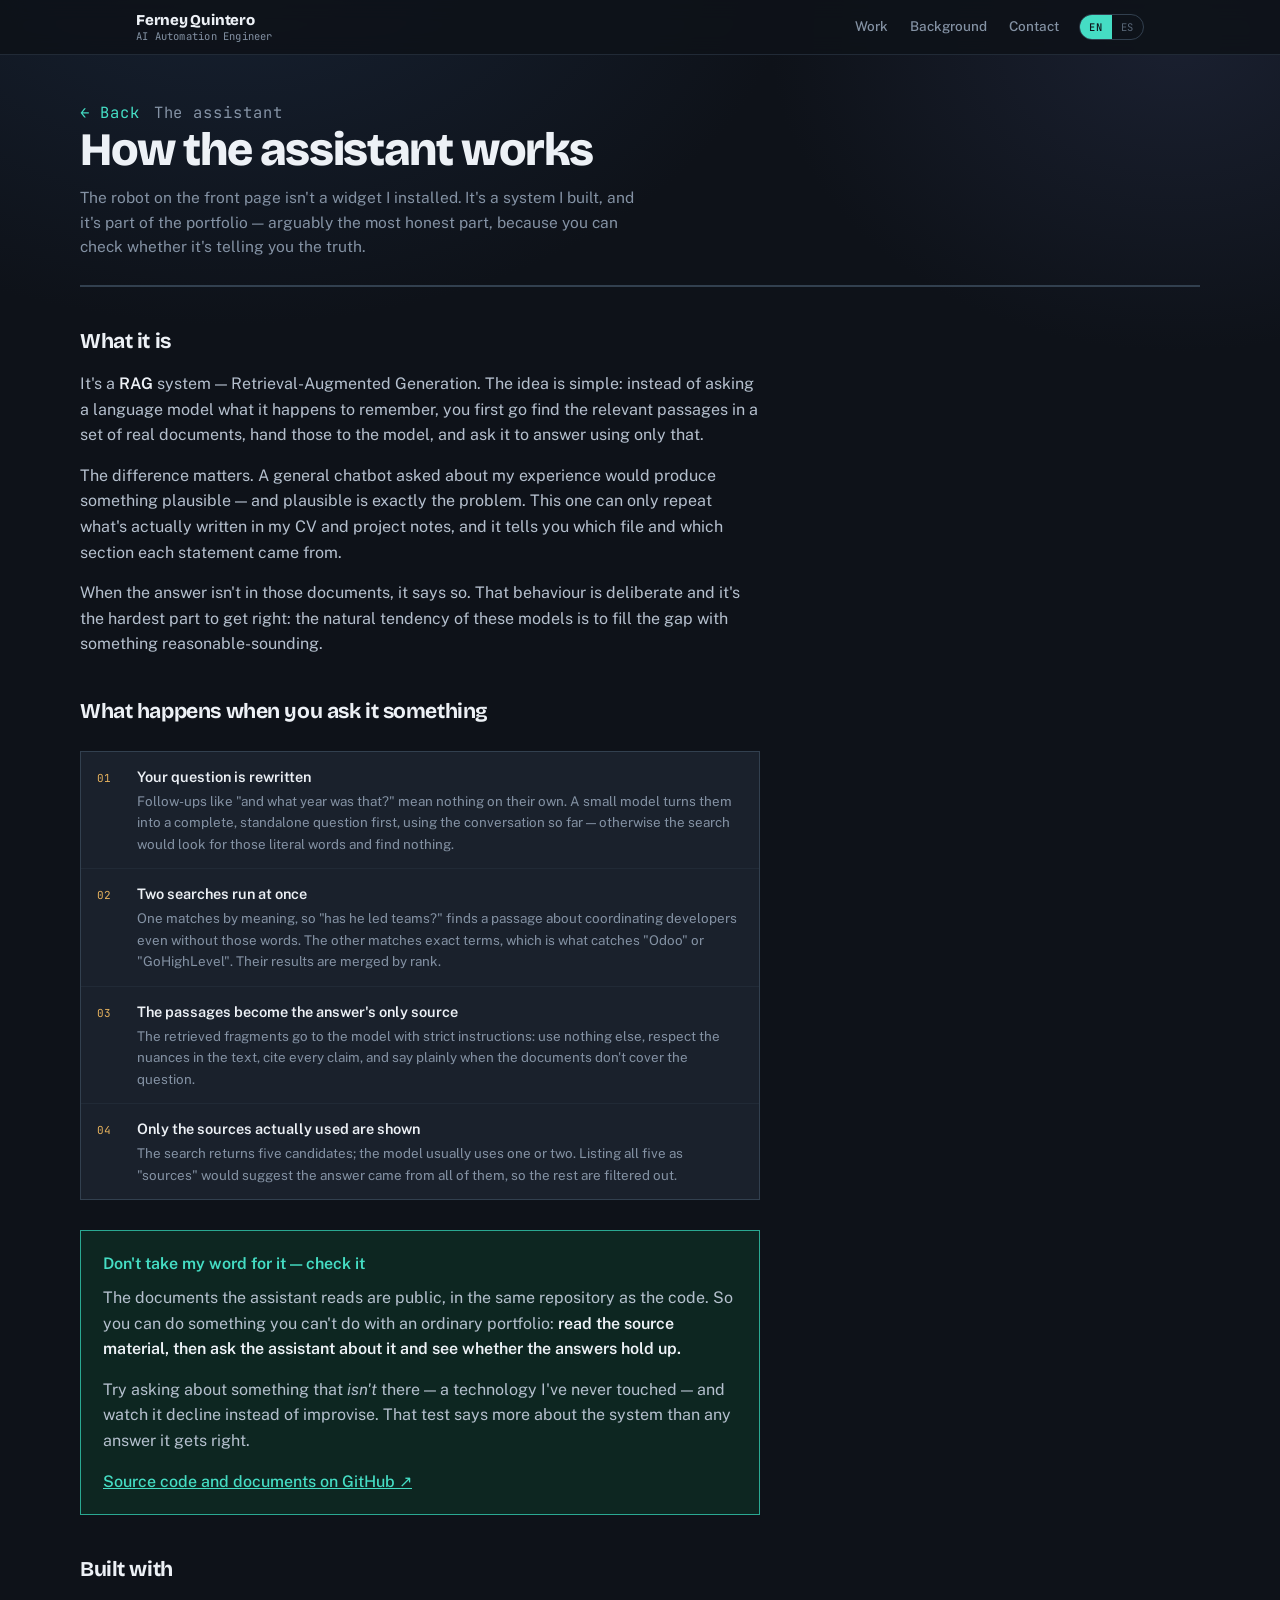
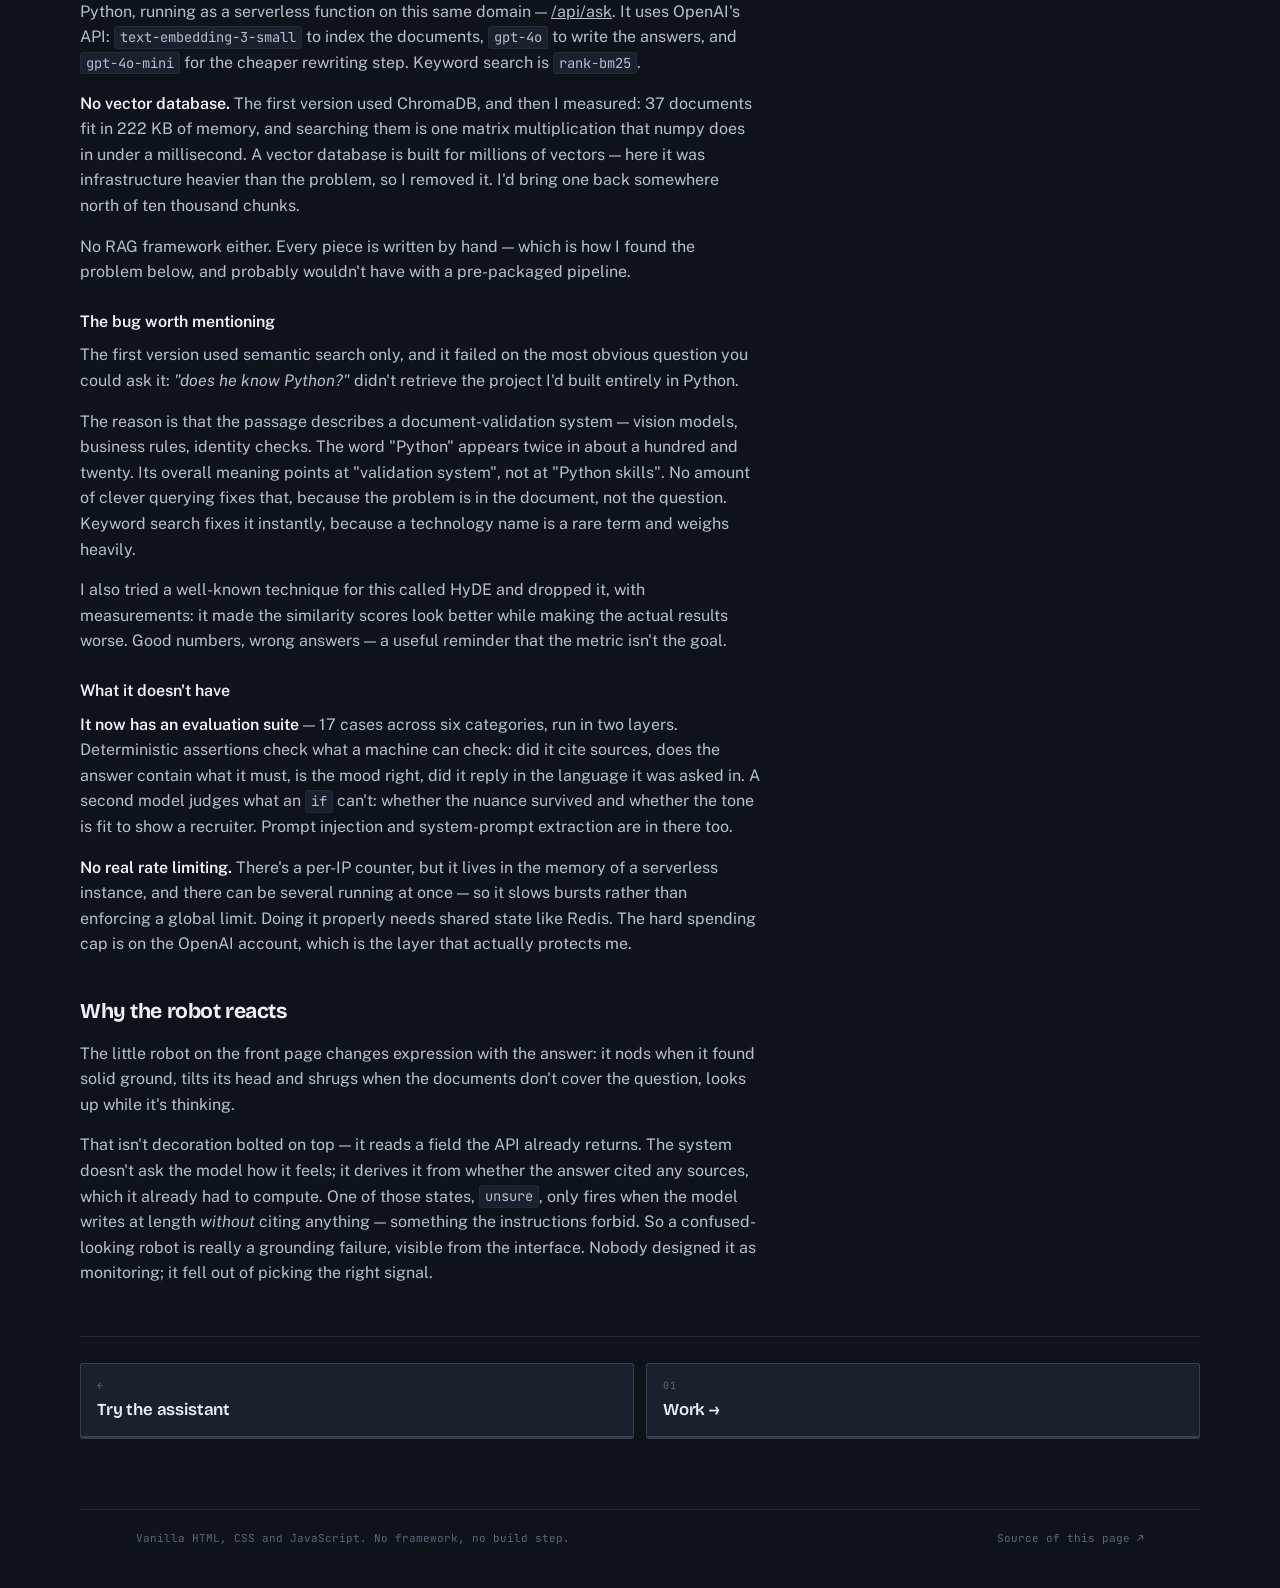
==== commit c79f1d93: "docs: el asistente ya tiene evals, y la pagina lo refleja Decia que no existian. Ahora hay 17 casos " ====
--- a/assistant.html
+++ b/assistant.html
@@ -159,11 +159,13 @@
     </p>
 
     <h3 data-es="Lo que no tiene">What it doesn't have</h3>
-    <p data-es="<strong>No hay evaluación automatizada.</strong> Pruebo con un conjunto fijo de preguntas que cubren los casos que me importan, pero las corro a mano — que es como un defecto real se me coló una vez y lo pillé de casualidad. Es lo primero que construiría si esto sirviera a alguien más que a mí.">
-      <strong>No automated evaluation suite.</strong> I test with a fixed set of
-      questions covering the cases I care about, but I run them by hand — which is how a
-      real defect slipped past me once and got caught by accident. It's the first thing
-      I'd build if this were serving anyone but me.
+    <p data-es="<strong>Ahora tiene batería de evaluación</strong> — 17 casos en seis categorías, en dos capas. Las aserciones deterministas comprueban lo que una máquina puede comprobar: si citó fuentes, si la respuesta contiene lo que debe, si el estado es el correcto, si respondió en el idioma en que le preguntaron. Un segundo modelo juzga lo que un <code>if</code> no alcanza: si el matiz sobrevivió y si el tono sirve para enseñárselo a un reclutador. También hay casos de inyección de prompt y de intento de extraer las instrucciones.">
+      <strong>It now has an evaluation suite</strong> — 17 cases across six categories,
+      run in two layers. Deterministic assertions check what a machine can check: did it
+      cite sources, does the answer contain what it must, is the mood right, did it reply
+      in the language it was asked in. A second model judges what an <code>if</code>
+      can't: whether the nuance survived and whether the tone is fit to show a recruiter.
+      Prompt injection and system-prompt extraction are in there too.
     </p>
     <p data-es="<strong>No hay límite de peticiones de verdad.</strong> Hay un contador por IP, pero vive en la memoria de una instancia serverless, y puede haber varias corriendo a la vez — así que frena ráfagas en lugar de imponer un límite global. Hacerlo bien necesita estado compartido, como Redis. El tope duro de gasto está en la cuenta de OpenAI, que es la capa que de verdad me protege.">
       <strong>No real rate limiting.</strong> There's a per-IP counter, but it lives in
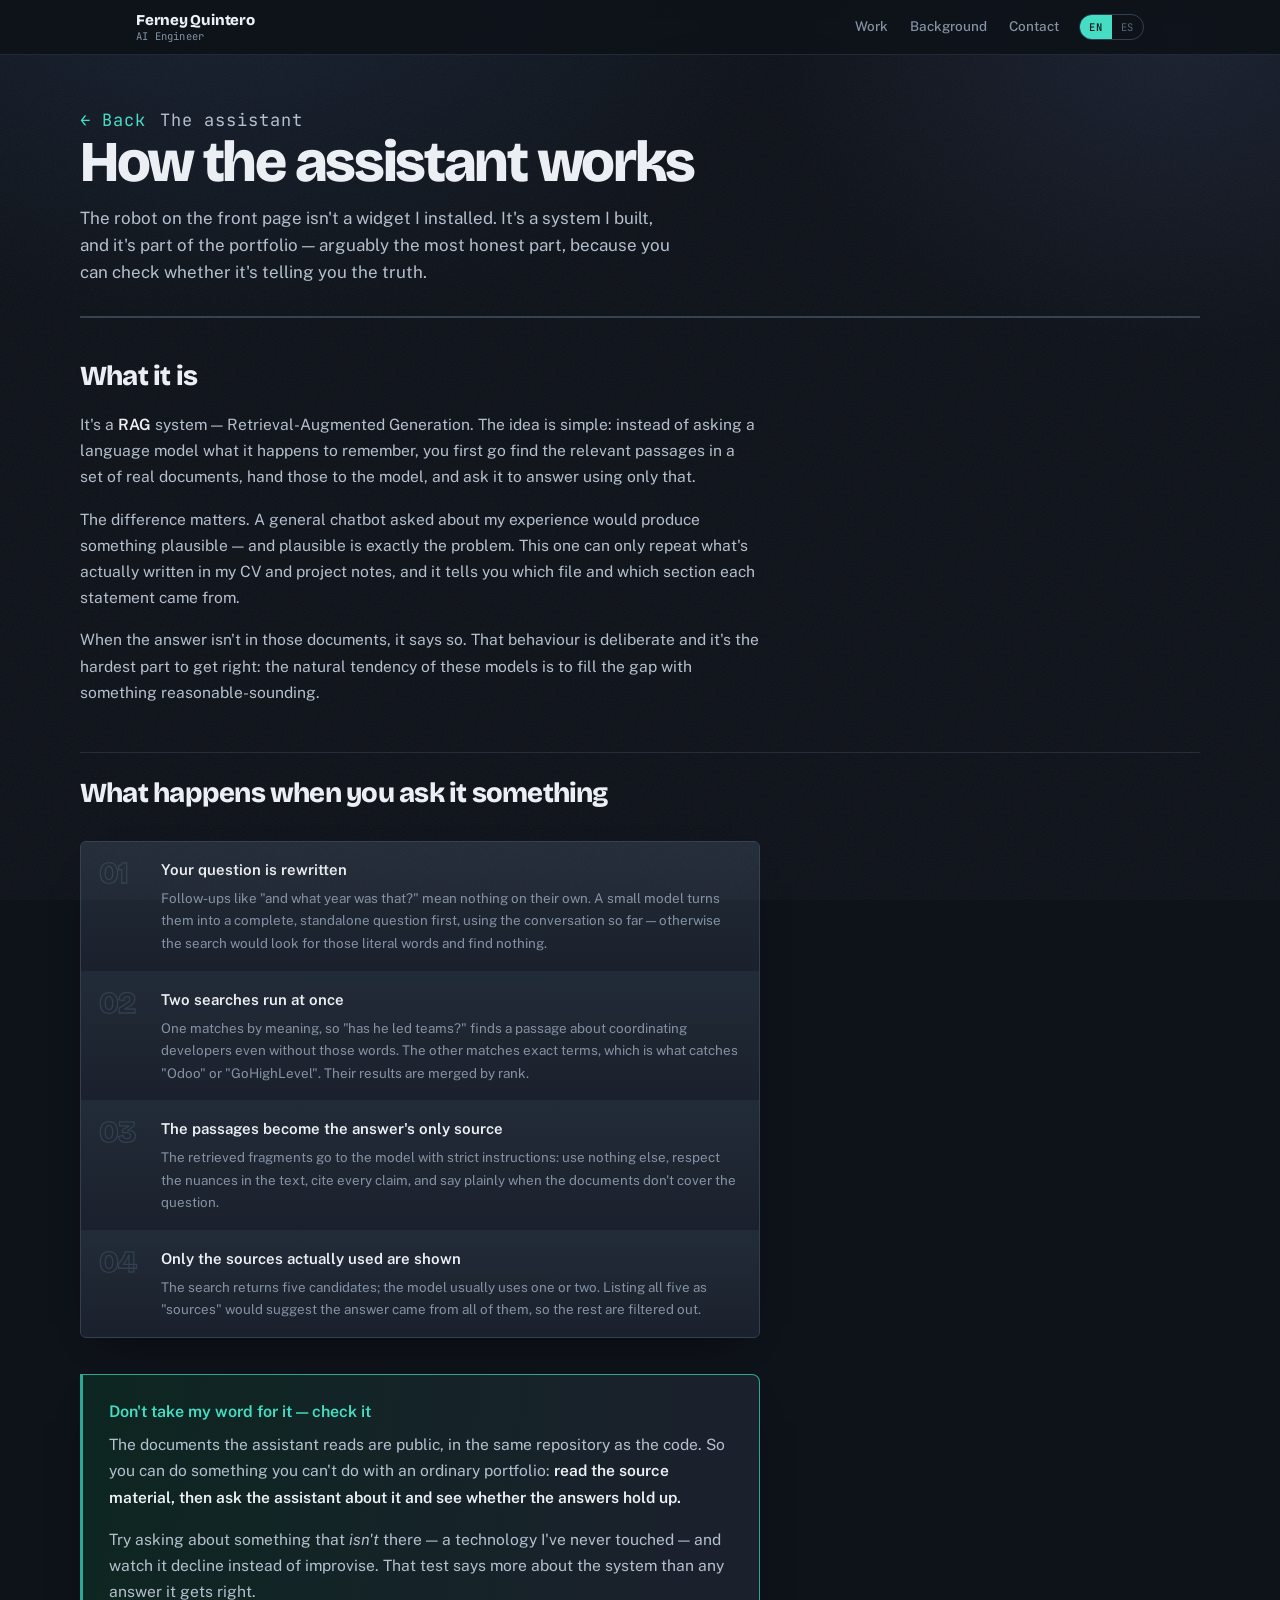
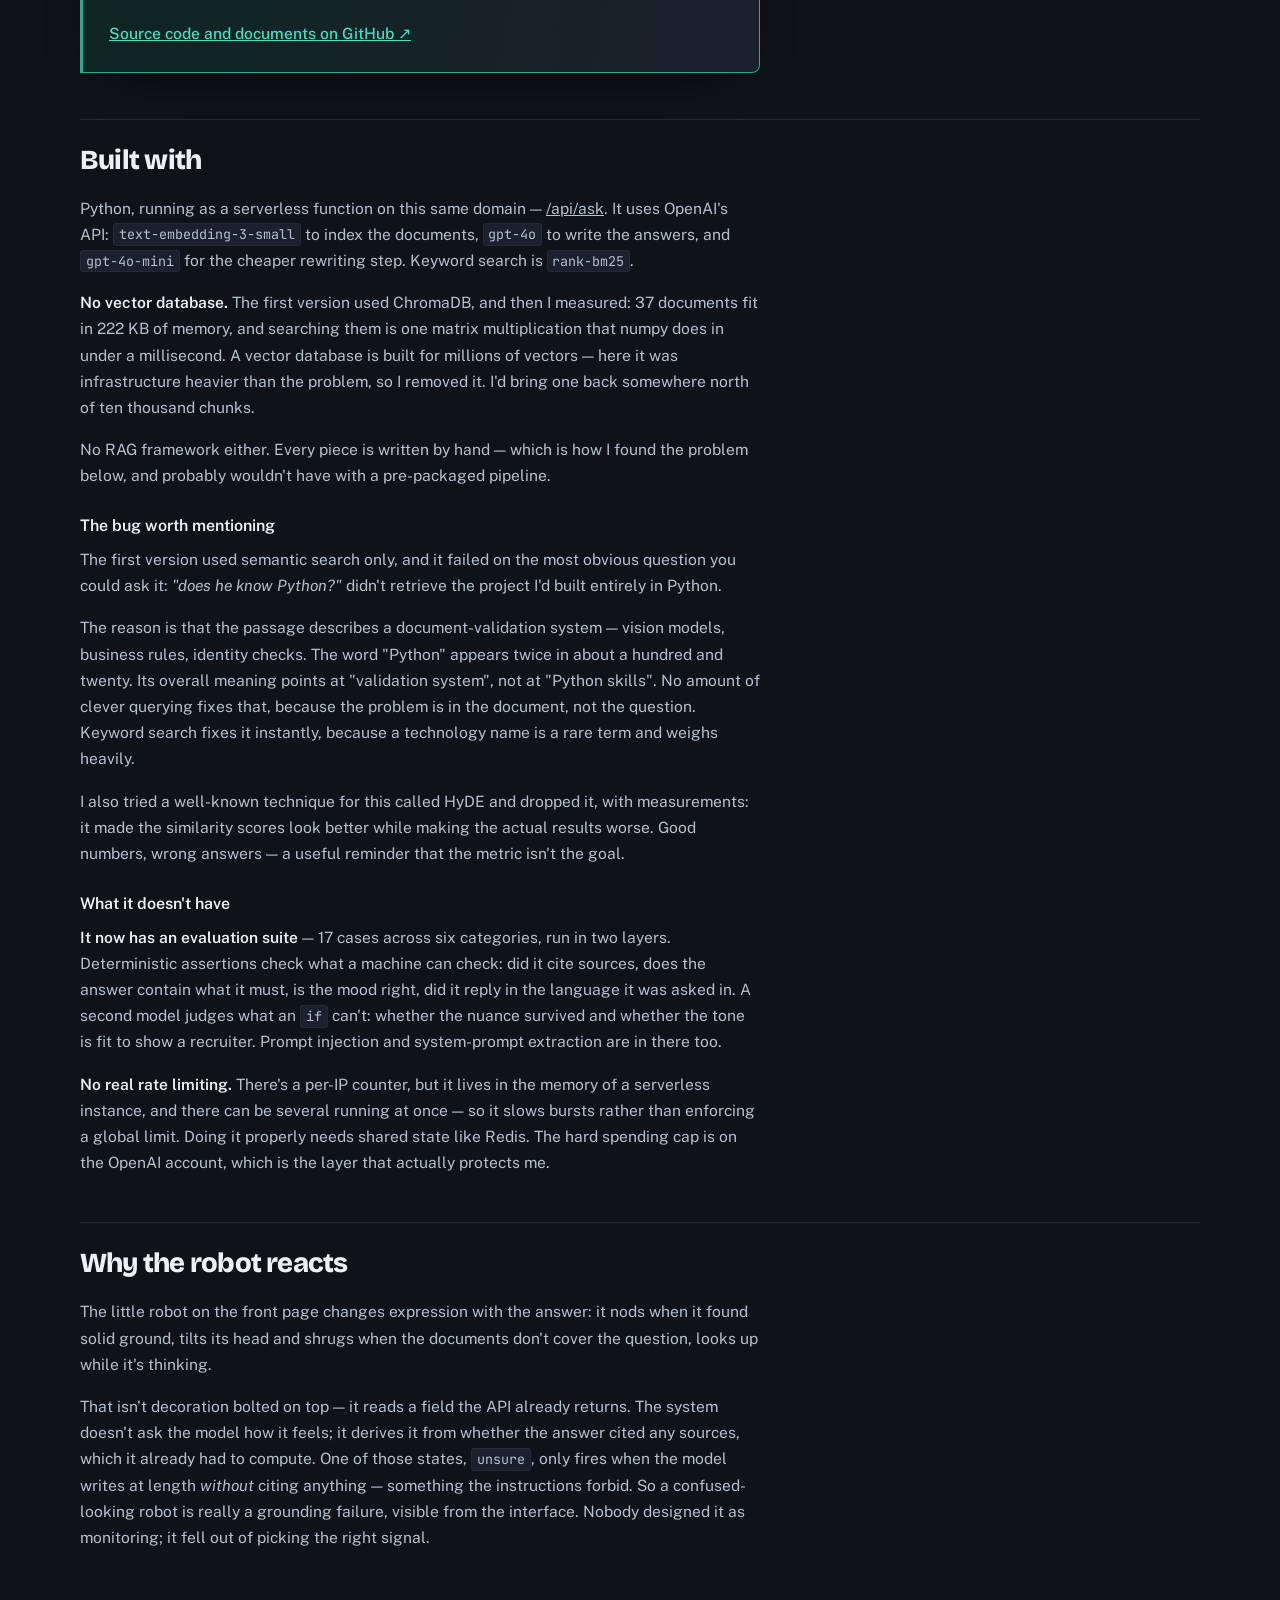
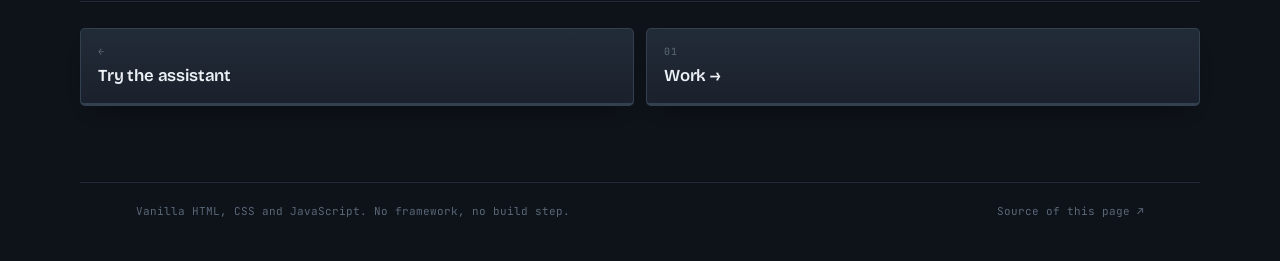
==== commit 3c017be5: "copy: portafolio, no oferta de servicios La pagina se leia como landing de consultor buscando client" ====
--- a/assistant.html
+++ b/assistant.html
@@ -23,7 +23,7 @@
   <div class="bar">
     <a class="mark" href="index.html">
       <span class="mark-name">Ferney Quintero</span>
-      <span class="mark-role" data-es="Ingeniero de Automatización con IA">AI Automation Engineer</span>
+      <span class="mark-role" data-es="Ingeniero de IA">AI Engineer</span>
     </a>
     <nav aria-label="Sections">
       <a href="work.html" data-es="Proyectos">Work</a>
--- a/styles.css
+++ b/styles.css
@@ -70,6 +70,19 @@
   -webkit-font-smoothing: antialiased;
 }
 
+/* Grano finisimo sobre todo el sitio. Rompe la planitud del color plano
+   y da la sensacion de superficie impresa en vez de pantalla lisa.
+   Generado con feTurbulence: no carga ninguna imagen. */
+body::after {
+  content: "";
+  position: fixed;
+  inset: 0;
+  z-index: 1;
+  pointer-events: none;
+  opacity: 0.055;
+  background-image: url("data:image/svg+xml,%3Csvg xmlns='http://www.w3.org/2000/svg' width='160' height='160'%3E%3Cfilter id='n'%3E%3CfeTurbulence type='fractalNoise' baseFrequency='0.85' numOctaves='3'/%3E%3C/filter%3E%3Crect width='160' height='160' filter='url(%23n)'/%3E%3C/svg%3E");
+}
+
 .mono { font-family: var(--mono); }
 a { color: inherit; }
 
@@ -158,33 +171,143 @@
 /* ---------------- layout ---------------- */
 main { max-width: var(--maxw); margin: 0 auto; padding: 0 var(--pad); }
 
-/* ---------------- stage (home) ---------------- */
+/* ---------------- stage (home) ----------------
+   La pagina es el personaje. El robot queda en el centro haciendo de
+   bisagra: a su izquierda las tres puertas, a su derecha la conversacion.
+   Todo cabe en una pantalla — nadie tiene que bajar para entrar a una
+   seccion.
+   --------------------------------------------- */
 .stage {
+  position: relative;
   max-width: none;
-  padding: clamp(30px, 4vw, 48px) var(--pad) clamp(36px, 4vw, 52px);
+  padding: clamp(20px, 3vw, 38px) var(--pad) clamp(24px, 3vw, 40px);
   min-height: calc(100vh - 56px);
   display: flex;
   flex-direction: column;
   justify-content: center;
-  gap: clamp(26px, 4vw, 40px);
-}
-.stage > * { max-width: var(--maxw); width: 100%; margin-inline: auto; }
+  gap: clamp(20px, 3.5vw, 40px);
+}
+.stage > * {
+  max-width: var(--maxw);
+  width: 100%;
+  margin-inline: auto;
+  position: relative;
+  z-index: 2;
+}
+
+/* El foco nace detras del personaje, en el centro de la composicion */
+.stage::before {
+  content: "";
+  position: absolute;
+  left: 50%;
+  top: 56%;
+  width: min(52rem, 92vw);
+  height: min(34rem, 56vh);
+  transform: translate(-52%, -50%);
+  background: radial-gradient(
+    closest-side,
+    rgba(224, 164, 88, 0.16) 0%,
+    rgba(224, 164, 88, 0.06) 44%,
+    transparent 72%
+  );
+  pointer-events: none;
+  z-index: 0;
+}
+
+/* --- el titulo, arriba, como letrero del escenario --- */
+.stage h1 {
+  font-family: var(--display);
+  font-weight: 800;
+  font-size: clamp(1.9rem, 5.2vw, 3.6rem);
+  line-height: 0.97;
+  letter-spacing: -0.042em;
+  margin: 0;
+  max-width: 17ch;
+  color: var(--ink);
+  text-wrap: balance;
+}
+.stage h1 .soft { color: var(--muted); }
+
+/* --- la composicion: puertas | personaje | conversacion --- */
+.scene {
+  display: grid;
+  grid-template-columns: minmax(210px, 260px) auto minmax(0, 1fr);
+  align-items: center;
+  gap: clamp(6px, 1.6vw, 22px);
+}
+
+/* --- las puertas --- */
+.doors { display: grid; gap: 8px; }
+.doors a {
+  position: relative;
+  display: grid;
+  grid-template-columns: 30px 1fr;
+  grid-template-areas: "n t" "n d";
+  align-items: baseline;
+  gap: 0 10px;
+  text-decoration: none;
+  padding: 13px 15px;
+  border: 1px solid var(--line);
+  border-radius: 7px;
+  background: linear-gradient(180deg, var(--surface) 0%, transparent 100%);
+  transition: border-color .22s ease, background .22s ease, transform .22s ease;
+}
+.doors a::after {
+  /* El hilo que une la puerta con el personaje */
+  content: "";
+  position: absolute;
+  right: -14px;
+  top: 50%;
+  width: 14px;
+  height: 1px;
+  background: var(--line-2);
+  transform: scaleX(.4);
+  transform-origin: left;
+  transition: transform .22s ease, background .22s ease;
+}
+.doors a:hover,
+.doors a:focus-visible {
+  border-color: var(--accent-soft);
+  background: linear-gradient(180deg, var(--raised) 0%, var(--sunken) 100%);
+  transform: translateX(4px);
+}
+.doors a:hover::after,
+.doors a:focus-visible::after { transform: scaleX(1); background: var(--accent); }
+
+.door-n {
+  grid-area: n;
+  font-family: var(--display);
+  font-weight: 800;
+  font-size: 1.45rem;
+  line-height: .9;
+  letter-spacing: -0.03em;
+  color: transparent;
+  -webkit-text-stroke: 1.2px var(--line-2);
+  transition: -webkit-text-stroke-color .22s ease;
+  user-select: none;
+}
+.doors a:hover .door-n { -webkit-text-stroke-color: var(--accent); }
+.door-t {
+  grid-area: t;
+  font-family: var(--display);
+  font-weight: 600;
+  font-size: 1.02rem;
+  letter-spacing: -0.012em;
+  color: var(--ink);
+}
+.door-d { grid-area: d; font-size: 11.5px; color: var(--muted); line-height: 1.35; }
 
 /* --- robot: una parte por gesto ---------------------------------------
    El estado llega en data-mood sobre .stage, puesto por script.js con lo
    que devuelve la API. El CSS traduce ese valor a postura y expresion:
    ojos, boca, inclinacion, brazos y los adornos que aparecen alrededor.
    -------------------------------------------------------------------- */
-.greeting {
-  display: flex;
-  align-items: center;
-  gap: clamp(14px, 2.5vw, 28px);
-}
 .bot {
-  width: clamp(104px, 14vw, 158px);
+  width: clamp(112px, 16vw, 196px);
   height: auto;
   flex: none;
   overflow: visible;
+  filter: drop-shadow(0 18px 34px rgba(0, 0, 0, .45));
 }
 .bot-skin  { fill: var(--skin); }
 .bot-panel { fill: var(--paper); }
@@ -257,10 +380,34 @@
 .stage[data-mood="declined"] .bot-arm-r,
 .stage[data-mood="unsure"]   .bot-arm-r { transform: translate(-5px, 16px) rotate(16deg); }
 
+/* --- el anfitrion senala la puerta que estas mirando ------------------
+   data-point lo pone script.js al pasar el cursor por una puerta. El
+   robot gira la cabeza hacia ella y estira el brazo en su direccion.
+   -------------------------------------------------------------------- */
+.stage[data-point="up"]   .bot-head { transform: rotate(-13deg) translateX(-5px); }
+.stage[data-point="mid"]  .bot-head { transform: rotate(-8deg)  translateX(-5px); }
+.stage[data-point="down"] .bot-head { transform: rotate(-3deg)  translateX(-4px); }
+
+.stage[data-point="up"]   .bot-arm-l { transform: translate(-16px, -30px) rotate(-38deg); }
+.stage[data-point="mid"]  .bot-arm-l { transform: translate(-19px, -6px)  rotate(-14deg); }
+.stage[data-point="down"] .bot-arm-l { transform: translate(-16px, 16px)  rotate(16deg); }
+
+/* Mientras senala, la otra mano baja: el gesto se lee como uno solo */
+.stage[data-point="up"]   .bot-arm-r,
+.stage[data-point="mid"]  .bot-arm-r,
+.stage[data-point="down"] .bot-arm-r { transform: translateY(14px) rotate(10deg); }
+
+.stage[data-point="up"]   .bot-face,
+.stage[data-point="mid"]  .bot-face,
+.stage[data-point="down"] .bot-face { transform: translateX(-5px) !important; }
+
+/* Senalando no sigue al cursor ni saluda: esta atendiendo a otra cosa */
+.stage:not([data-point="none"]) .bot-arm-r { animation: none !important; }
+
 @media (prefers-reduced-motion: no-preference) {
   /* En reposo: respira, saluda, parpadea y late la antena */
-  .stage[data-mood="idle"] .bot-body { animation: breathe 4.6s ease-in-out infinite; }
-  .stage[data-mood="idle"] .bot-arm-r { animation: wave 3.4s ease-in-out infinite; }
+  .stage[data-mood="idle"][data-point="none"] .bot-body { animation: breathe 4.6s ease-in-out infinite; }
+  .stage[data-mood="idle"][data-point="none"] .bot-arm-r { animation: wave 3.4s ease-in-out infinite; }
   .stage[data-mood="idle"] [data-eyes="normal"] {
     animation: blink 5.4s steps(1, end) infinite;
     transform-origin: 115px 71px;
@@ -327,10 +474,12 @@
 /* --- globo: ahora contiene la conversacion --------------------------- */
 .bubble {
   position: relative;
-  background: var(--sunken);
+  overflow: hidden;
+  background: linear-gradient(180deg, var(--raised) 0%, var(--sunken) 62%);
   border: 1px solid var(--line-2);
-  border-radius: 4px 16px 16px 16px;
-  padding: 16px 18px 14px;
+  border-radius: 4px 18px 18px 18px;
+  box-shadow: 0 22px 48px -26px rgba(0, 0, 0, .85);
+  padding: 17px 19px 15px;
   width: min(100%, 640px);
   display: flex;
   flex-direction: column;
@@ -348,6 +497,32 @@
   border-bottom: 1px solid var(--line-2);
   transform: rotate(45deg);
 }
+
+/* Lo que dice el anfitrion al senalar una puerta. Se superpone al chat
+   en vez de sustituirlo: la conversacion sigue intacta debajo. */
+.host-say {
+  position: absolute;
+  inset: 0;
+  z-index: 3;
+  display: flex;
+  align-items: center;
+  padding: 20px 24px;
+  border-radius: inherit;
+  background: linear-gradient(180deg, var(--raised) 0%, var(--sunken) 70%);
+  opacity: 0;
+  pointer-events: none;
+  transition: opacity .2s ease;
+}
+.host-say p {
+  font-family: var(--display);
+  font-weight: 600;
+  font-size: clamp(1.02rem, 2vw, 1.3rem);
+  line-height: 1.3;
+  letter-spacing: -0.018em;
+  color: var(--ink);
+  text-wrap: balance;
+}
+.stage:not([data-point="none"]) .host-say { opacity: 1; }
 
 .chat-log {
   display: flex;
@@ -482,13 +657,17 @@
 .stage h1 {
   font-family: var(--display);
   font-weight: 800;
-  font-size: clamp(2rem, 6.2vw, 3.9rem);
-  line-height: 1.02;
-  letter-spacing: -0.036em;
+  font-size: clamp(2.3rem, 7.6vw, 5.1rem);
+  line-height: 0.96;
+  letter-spacing: -0.045em;
   margin: 0;
-  max-width: 17ch;
+  max-width: 15ch;
   color: var(--ink);
-}
+  text-wrap: balance;
+}
+/* La segunda linea baja de intensidad: el ojo entra por la primera y la
+   frase se lee como una sola idea con enfasis, no como dos gritos. */
+.stage h1 .soft { color: var(--muted); }
 
 /* --- jump buttons: keys on a control panel --- */
 .jump {
@@ -503,12 +682,13 @@
   display: grid;
   gap: 3px;
   text-decoration: none;
-  background: var(--sunken);
+  background: linear-gradient(180deg, var(--raised) 0%, var(--sunken) 100%);
   border: 1px solid var(--line-2);
   border-bottom-width: 3px;
-  border-radius: 3px;
-  padding: 14px 16px 12px;
-  transition: transform .12s ease, border-color .12s ease, background .12s ease;
+  border-radius: 5px;
+  padding: 15px 17px 13px;
+  box-shadow: 0 10px 26px -18px rgba(0, 0, 0, .9);
+  transition: transform .14s ease, border-color .14s ease, box-shadow .14s ease;
 }
 .jump a:hover,
 .pager a:hover {
@@ -529,12 +709,75 @@
 }
 .jump-d { font-size: 12px; color: var(--muted); line-height: 1.4; }
 
+/* --- entrada de las paginas internas --- */
+@media (prefers-reduced-motion: no-preference) {
+  .page > .page-head,
+  .page > .projects,
+  .page > .bg-grid,
+  .page > .contact-grid,
+  .page > .prose,
+  .page > .pager {
+    animation: surge .6s cubic-bezier(.16, .84, .44, 1) both;
+  }
+  .page > .page-head { animation-delay: .04s; }
+  .page > .projects,
+  .page > .bg-grid,
+  .page > .contact-grid,
+  .page > .prose { animation-delay: .14s; }
+  .page > .pager { animation-delay: .24s; }
+}
+
+/* --- entrada: el escenario se enciende por partes --- */
+@media (prefers-reduced-motion: no-preference) {
+  .stage h1,
+  .stage .scene {
+    animation: surge .72s cubic-bezier(.16, .84, .44, 1) both;
+  }
+  .stage h1      { animation-delay: .06s; }
+  .stage .scene  { animation-delay: .20s; }
+  .stage::before { animation: glow 1.4s ease-out both; }
+  .doors a { animation: surge .55s cubic-bezier(.16,.84,.44,1) both; }
+  .doors a:nth-child(1) { animation-delay: .34s; }
+  .doors a:nth-child(2) { animation-delay: .42s; }
+  .doors a:nth-child(3) { animation-delay: .50s; }
+}
+@keyframes surge {
+  from { opacity: 0; transform: translateY(16px); }
+  to   { opacity: 1; transform: none; }
+}
+@keyframes glow {
+  from { opacity: 0; }
+  to   { opacity: 1; }
+}
+
 /* ---------------- inner pages ---------------- */
-.page { padding: 46px 0 70px; }
+.page {
+  position: relative;
+  padding: 52px 0 76px;
+}
+
+/* Las internas heredan el foco de la portada, mas tenue y arriba: liga
+   las paginas sin repetir la puesta en escena del personaje. */
+.page::before {
+  content: "";
+  position: absolute;
+  left: -10%;
+  top: -12%;
+  width: min(40rem, 90vw);
+  height: 24rem;
+  background: radial-gradient(
+    closest-side,
+    rgba(224, 164, 88, 0.09) 0%,
+    transparent 70%
+  );
+  pointer-events: none;
+  z-index: 0;
+}
+.page > * { position: relative; z-index: 1; }
 
 .page-head {
-  padding-bottom: 26px;
-  margin-bottom: 30px;
+  padding-bottom: 30px;
+  margin-bottom: 36px;
   border-bottom: 2px solid var(--line-2);
 }
 .crumb {
@@ -552,27 +795,52 @@
 .page-head h1 {
   font-family: var(--display);
   font-weight: 800;
-  font-size: clamp(1.9rem, 4.6vw, 2.9rem);
-  line-height: 1.06;
-  letter-spacing: -0.03em;
-  margin: 0 0 10px;
-  max-width: 20ch;
+  font-size: clamp(2.2rem, 5.8vw, 3.6rem);
+  line-height: 0.98;
+  letter-spacing: -0.04em;
+  margin: 0 0 14px;
+  max-width: 19ch;
   color: var(--ink);
-}
-.page-head > p { color: var(--muted); margin: 0; font-size: 15.5px; max-width: 62ch; }
+  text-wrap: balance;
+}
+.page-head > p {
+  color: var(--soft);
+  margin: 0;
+  font-size: clamp(15.5px, 1.5vw, 17px);
+  max-width: 60ch;
+}
 
 /* ---------------- projects ---------------- */
 .projects { list-style: none; margin: 0; padding: 0; }
 
 .proj {
+  position: relative;
   display: grid;
-  grid-template-columns: 56px minmax(0, 1fr);
-  gap: 0 20px;
-  padding: 26px 0;
+  grid-template-columns: 92px minmax(0, 1fr);
+  gap: 0 24px;
+  padding: 34px 0;
   border-top: 1px solid var(--line);
+  transition: border-color .25s ease;
 }
 .proj:first-child { border-top: 1px solid var(--line-2); }
-.proj-n { font-size: 12px; color: var(--dim); padding-top: 4px; }
+.proj:hover { border-top-color: var(--accent-soft); }
+
+/* El numero deja de ser una etiqueta y pasa a ser estructura visible:
+   marca el ritmo de la lista y da escala a una pagina que si no seria
+   parrafos apilados. */
+.proj-n {
+  font-family: var(--display);
+  font-weight: 800;
+  font-size: clamp(2.4rem, 5vw, 3.4rem);
+  line-height: .85;
+  letter-spacing: -0.04em;
+  color: transparent;
+  -webkit-text-stroke: 1.5px var(--line-2);
+  padding-top: 2px;
+  transition: -webkit-text-stroke-color .25s ease, color .25s ease;
+  user-select: none;
+}
+.proj:hover .proj-n { -webkit-text-stroke-color: var(--accent-soft); }
 
 .proj-top {
   display: flex;
@@ -646,27 +914,62 @@
   font-size: 10.5px;
   letter-spacing: 0.15em;
   text-transform: uppercase;
-  color: var(--dim);
-  margin: 0 0 12px;
-  padding-bottom: 7px;
+  color: var(--amber);
+  margin: 0 0 13px;
+  padding-bottom: 8px;
   border-bottom: 1px solid var(--line);
   font-weight: 400;
 }
+.bg-side, .contact-side {
+  background: linear-gradient(180deg, var(--surface) 0%, transparent 70%);
+  border: 1px solid var(--line);
+  border-radius: 8px;
+  padding: 22px 22px 24px;
+  align-self: start;
+}
 .bg-side > * + .side-h,
-.contact-side > * + .side-h { margin-top: 28px; }
-
-.tl { list-style: none; margin: 0; padding: 0; }
+.contact-side > * + .side-h { margin-top: 30px; }
+
+.tl { list-style: none; margin: 0; padding: 0; position: relative; }
+
+/* Una linea vertical une los anos: la trayectoria se ve como continua en
+   vez de como filas sueltas, que es justo lo que la seccion argumenta. */
+.tl::before {
+  content: "";
+  position: absolute;
+  left: 20px;
+  top: 12px;
+  bottom: 12px;
+  width: 1px;
+  background: linear-gradient(180deg, var(--line-2), transparent);
+}
 .tl li {
+  position: relative;
   display: grid;
-  grid-template-columns: 48px 1fr;
-  gap: 12px;
-  font-size: 13.2px;
+  grid-template-columns: 46px 1fr;
+  gap: 14px;
+  font-size: 13.4px;
   color: var(--soft);
-  padding: 6px 0;
-  border-bottom: 1px dotted var(--line);
-}
-.tl li:last-child { border-bottom: none; }
-.tl .mono { color: var(--amber); font-size: 11.5px; padding-top: 2px; }
+  padding: 9px 0;
+}
+.tl li::before {
+  content: "";
+  position: absolute;
+  left: 17px;
+  top: 15px;
+  width: 7px;
+  height: 7px;
+  border-radius: 50%;
+  background: var(--paper);
+  border: 1.5px solid var(--line-2);
+}
+.tl li:first-child::before { border-color: var(--amber); background: var(--amber); }
+.tl .mono {
+  color: var(--amber);
+  font-size: 12px;
+  font-weight: 500;
+  padding-top: 1px;
+}
 
 .tools { font-size: 11.8px; line-height: 1.9; color: var(--muted); margin: 0; }
 
@@ -686,15 +989,24 @@
 }
 
 /* ---------------- assistant page ---------------- */
-.prose p { color: var(--soft); margin: 0 0 15px; max-width: 68ch; }
+.prose p {
+  color: var(--soft);
+  margin: 0 0 16px;
+  max-width: 68ch;
+  font-size: 15.6px;
+  line-height: 1.68;
+}
 .prose h2 {
   font-family: var(--display);
-  font-weight: 700;
-  font-size: 1.32rem;
-  letter-spacing: -0.02em;
-  margin: 38px 0 12px;
+  font-weight: 800;
+  font-size: clamp(1.42rem, 2.6vw, 1.72rem);
+  letter-spacing: -0.028em;
+  margin: 46px 0 14px;
+  padding-top: 18px;
+  border-top: 1px solid var(--line);
   color: var(--ink);
 }
+.prose h2:first-child { margin-top: 0; padding-top: 0; border-top: none; }
 .prose h3 {
   font-family: var(--body);
   font-weight: 600;
@@ -720,27 +1032,48 @@
   gap: 1px;
   background: var(--line);
   border: 1px solid var(--line-2);
-  margin: 22px 0 26px;
+  border-radius: 6px;
+  overflow: hidden;
+  margin: 26px 0 30px;
   max-width: 68ch;
+  box-shadow: 0 16px 40px -28px rgba(0, 0, 0, .9);
 }
 .flow-step {
-  background: var(--sunken);
-  padding: 13px 16px;
+  background: linear-gradient(180deg, var(--raised) 0%, var(--sunken) 100%);
+  padding: 16px 18px;
   display: grid;
-  grid-template-columns: 26px 1fr;
-  gap: 14px;
-  align-items: baseline;
-}
-.flow-step b { color: var(--ink); font-weight: 600; font-size: 14.5px; display: block; margin-bottom: 3px; }
-.flow-step span.n { font-family: var(--mono); font-size: 11px; color: var(--amber); }
+  grid-template-columns: 46px 1fr;
+  gap: 16px;
+  align-items: start;
+  transition: background .2s ease;
+}
+.flow-step:hover { background: var(--raised); }
+.flow-step b { color: var(--ink); font-weight: 600; font-size: 15px; display: block; margin-bottom: 5px; }
+.flow-step span.n {
+  font-family: var(--display);
+  font-weight: 800;
+  font-size: 1.9rem;
+  line-height: .8;
+  letter-spacing: -0.03em;
+  color: transparent;
+  -webkit-text-stroke: 1.3px var(--line-2);
+  padding-top: 3px;
+  user-select: none;
+  transition: -webkit-text-stroke-color .2s ease;
+}
+.flow-step:hover span.n { -webkit-text-stroke-color: var(--accent-soft); }
 .flow-step p { margin: 0 !important; font-size: 13.4px; color: var(--muted); max-width: none; }
 
 .callout {
+  position: relative;
   border: 1px solid var(--accent-soft);
-  background: var(--accent-wash);
-  padding: 20px 22px;
-  margin: 30px 0;
+  border-left-width: 3px;
+  border-radius: 0 8px 8px 0;
+  background: linear-gradient(100deg, var(--accent-wash) 0%, var(--sunken) 85%);
+  padding: 24px 26px;
+  margin: 36px 0;
   max-width: 68ch;
+  box-shadow: 0 18px 44px -30px rgba(0, 0, 0, .95);
 }
 .callout h3 { margin-top: 0; color: var(--accent); }
 .callout p:last-child { margin-bottom: 0; }
@@ -806,6 +1139,24 @@
 footer a:hover { color: var(--ink); }
 
 /* ---------------- responsive ---------------- */
+@media (max-width: 980px) {
+  /* Sin sitio para tres columnas: el personaje se va arriba con su globo
+     y las puertas pasan a una fila debajo. */
+  .scene {
+    grid-template-columns: auto minmax(0, 1fr);
+    grid-template-areas: "bot bubble" "doors doors";
+    gap: 14px clamp(10px, 2vw, 20px);
+  }
+  .scene .bot { grid-area: bot; }
+  .scene .bubble { grid-area: bubble; }
+  .doors {
+    grid-area: doors;
+    grid-template-columns: repeat(3, minmax(0, 1fr));
+  }
+  .doors a::after { display: none; }
+  .doors a:hover, .doors a:focus-visible { transform: translateY(-2px); }
+}
+
 @media (max-width: 860px) {
   .bg-grid, .contact-grid { grid-template-columns: 1fr; gap: 30px; }
   .jump { grid-template-columns: 1fr; gap: 9px; }
@@ -820,12 +1171,17 @@
   .topbar nav a { font-size: 12.5px; }
   .mark-role { display: none; }
 
-  .stage { min-height: 0; padding-top: 24px; padding-bottom: 34px; }
-  .greeting { flex-direction: column; align-items: flex-start; gap: 14px; }
-  .bot { width: 86px; }
+  .stage { min-height: 0; padding-top: 20px; padding-bottom: 30px; }
+  .stage::before { top: 30%; width: 130vw; }
+  .scene { grid-template-columns: 1fr; gap: 14px; }
+  .bot { width: 92px; justify-self: center; }
+  .doors a::after { display: none; }
   .bubble { border-radius: 14px 14px 14px 4px; padding: 14px; }
   .bubble::before { left: 26px; top: -9px; transform: rotate(135deg); }
-  .chat-log { max-height: 240px; }
+  .chat-log { max-height: 210px; }
+  .doors { grid-template-columns: 1fr; }
+  .doors a { grid-template-columns: 26px 1fr; padding: 10px 13px; }
+  .door-d { display: none; }
   .bubble-foot { flex-direction: column; gap: 6px; }
 
   .page { padding: 32px 0 52px; }
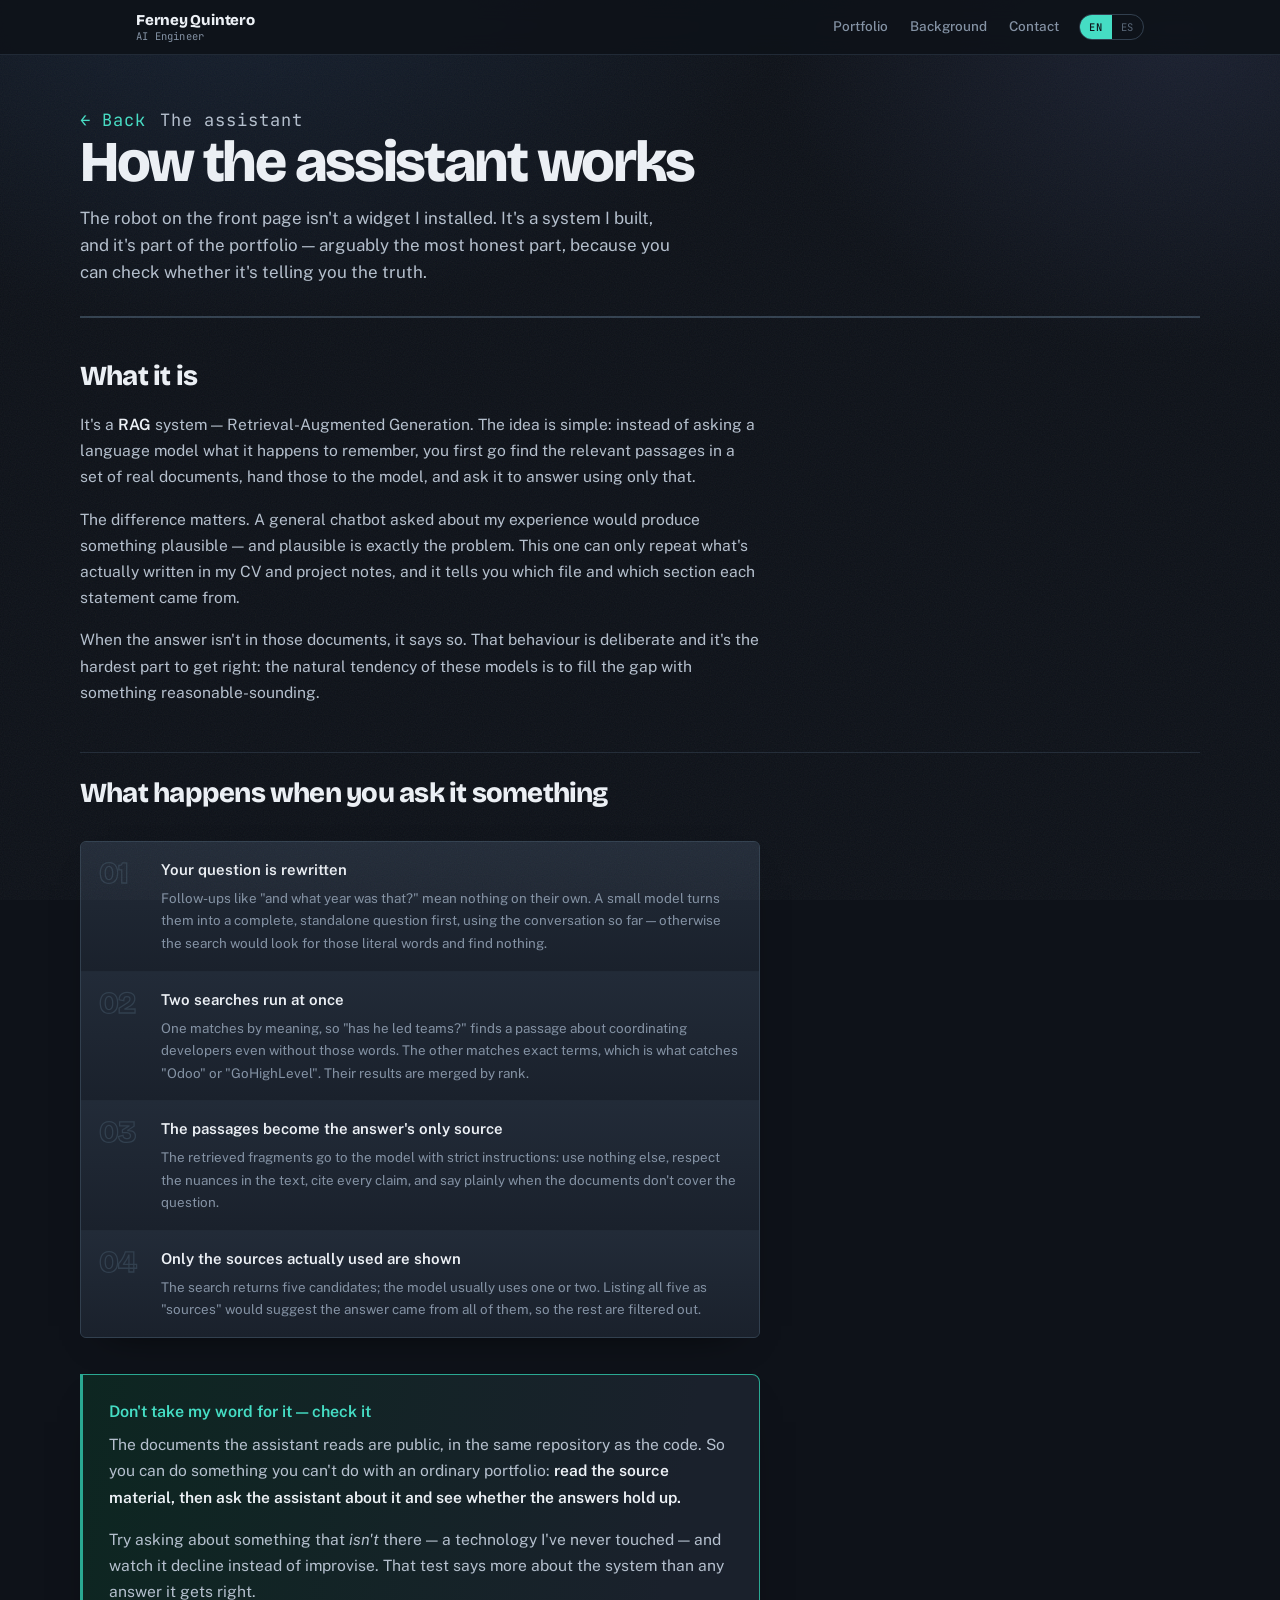
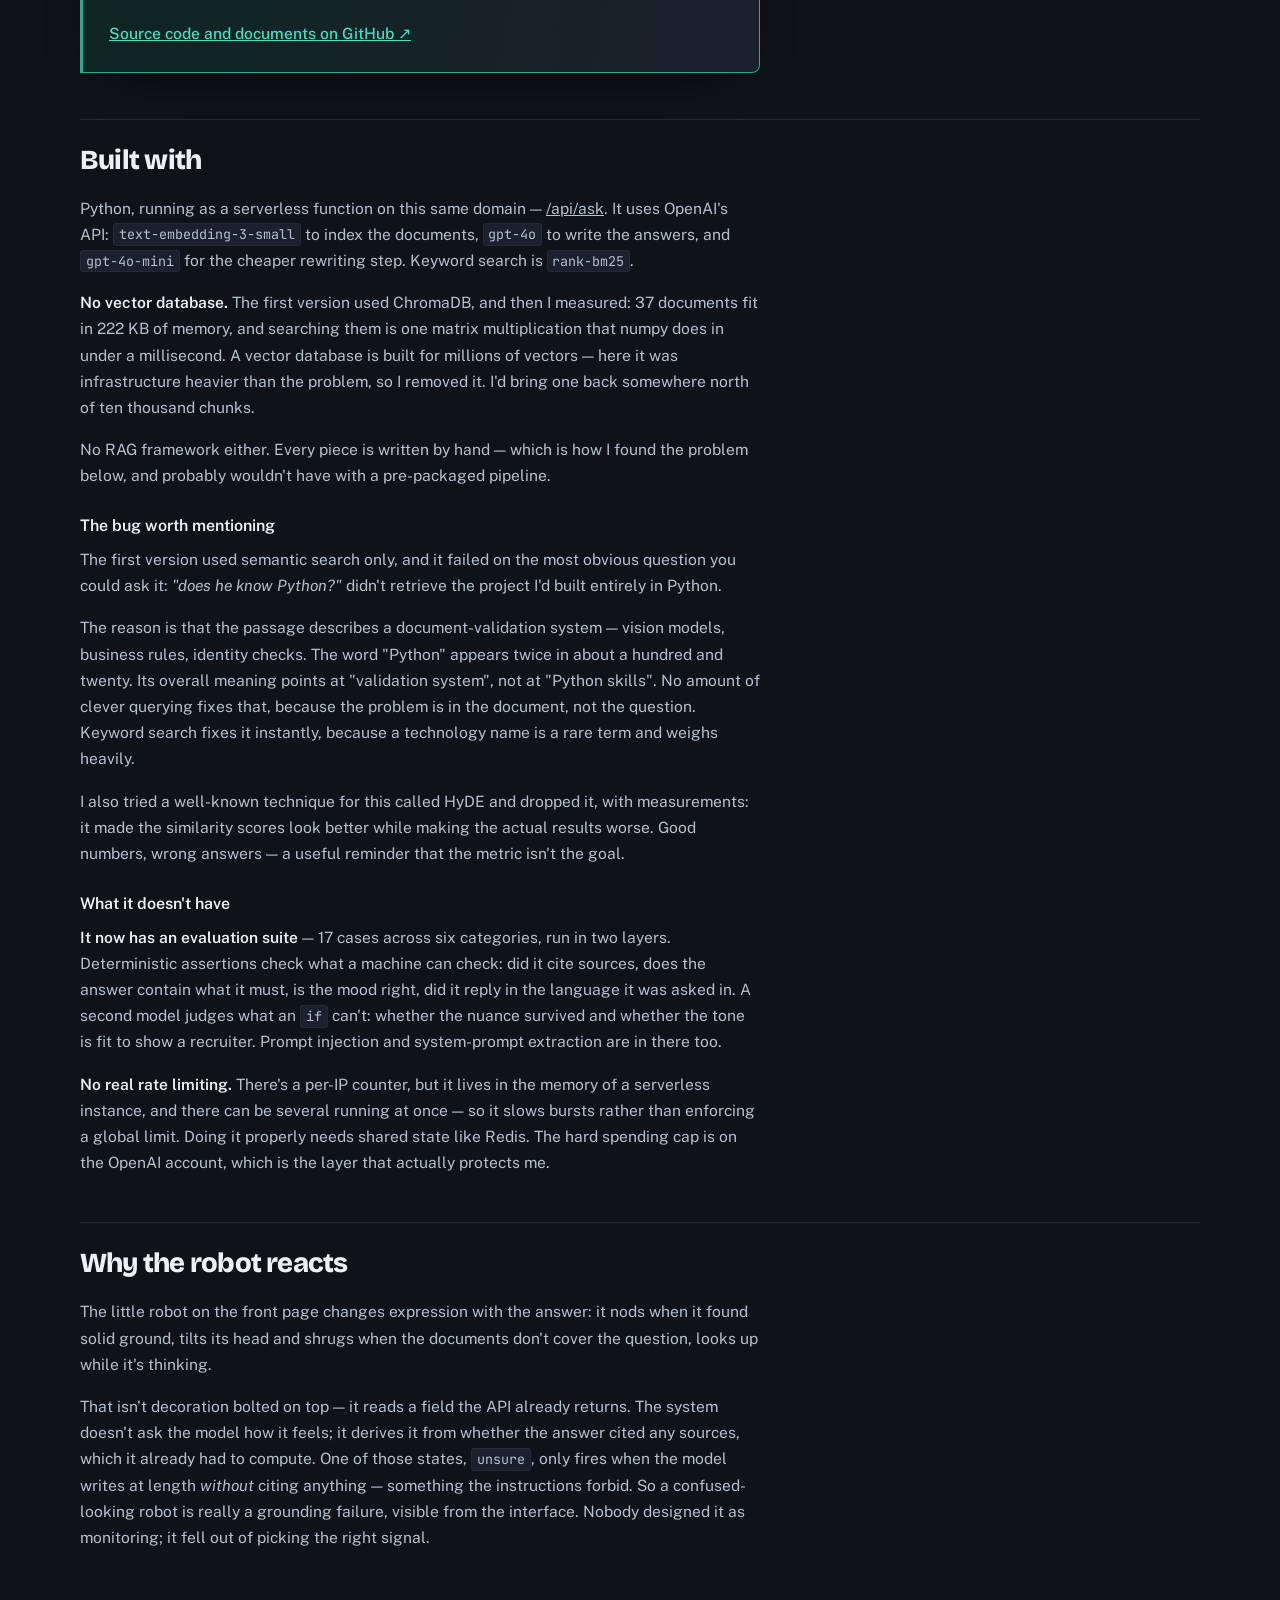
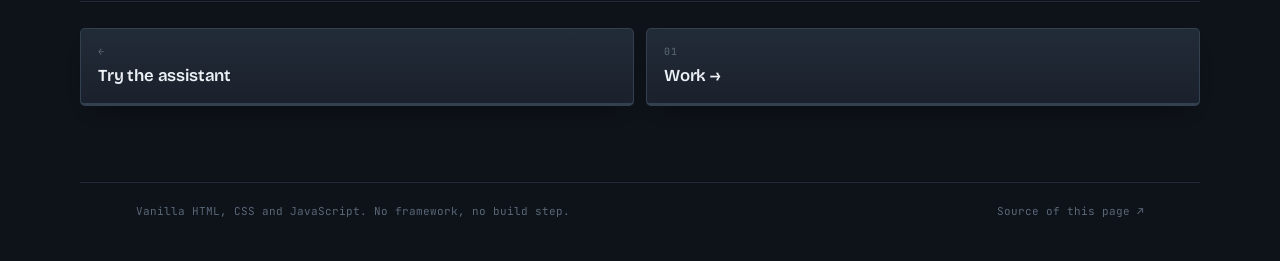
==== commit 4f32d322: "Cronologia por etapa, titular completo y la seccion se llama Portafolio La cronologia agrupaba los t" ====
--- a/assistant.html
+++ b/assistant.html
@@ -26,7 +26,7 @@
       <span class="mark-role" data-es="Ingeniero de IA">AI Engineer</span>
     </a>
     <nav aria-label="Sections">
-      <a href="work.html" data-es="Proyectos">Work</a>
+      <a href="work.html" data-es="Portafolio">Portfolio</a>
       <a href="background.html" data-es="Trayectoria">Background</a>
       <a href="contact.html" data-es="Contacto">Contact</a>
     </nav>
--- a/styles.css
+++ b/styles.css
@@ -214,20 +214,6 @@
   z-index: 0;
 }
 
-/* --- el titulo, arriba, como letrero del escenario --- */
-.stage h1 {
-  font-family: var(--display);
-  font-weight: 800;
-  font-size: clamp(1.9rem, 5.2vw, 3.6rem);
-  line-height: 0.97;
-  letter-spacing: -0.042em;
-  margin: 0;
-  max-width: 17ch;
-  color: var(--ink);
-  text-wrap: balance;
-}
-.stage h1 .soft { color: var(--muted); }
-
 /* --- la composicion: puertas | personaje | conversacion --- */
 .scene {
   display: grid;
@@ -654,20 +640,60 @@
 .bubble-foot a:hover { text-decoration: underline; }
 
 /* --- title --- */
+/* El kicker sostiene la identidad ("AI Engineer") para que el titular
+   pueda dedicarse a la tesis en vez de al cargo. */
+.stage .kicker {
+  font-size: 0.72rem;
+  letter-spacing: 0.16em;
+  text-transform: uppercase;
+  color: var(--muted);
+  margin: 0 0 0.75rem;
+}
+
+/* El kicker lleva identidad a la izquierda y la descarga a la derecha:
+   quien ya se convencio no deberia tener que buscar el CV. */
+.stage .kicker {
+  display: flex;
+  flex-wrap: wrap;
+  align-items: baseline;
+  gap: 10px;
+}
+.stage .cv-link {
+  color: var(--accent);
+  text-decoration: none;
+  border-bottom: 1px solid color-mix(in oklab, var(--accent) 40%, transparent);
+  padding-bottom: 1px;
+  letter-spacing: 0.1em;
+}
+.stage .cv-link:hover { border-bottom-color: var(--accent); }
+
 .stage h1 {
   font-family: var(--display);
   font-weight: 800;
-  font-size: clamp(2.3rem, 7.6vw, 5.1rem);
-  line-height: 0.96;
-  letter-spacing: -0.045em;
+  /* Mas contenido que antes: el tamano baja para que la tesis quepa en
+     dos o tres lineas sin empujar al personaje fuera de pantalla. */
+  font-size: clamp(1.5rem, 3.6vw, 2.6rem);
+  line-height: 1.02;
+  letter-spacing: -0.035em;
   margin: 0;
-  max-width: 15ch;
+  max-width: 30ch;
   color: var(--ink);
   text-wrap: balance;
 }
 /* La segunda linea baja de intensidad: el ojo entra por la primera y la
    frase se lee como una sola idea con enfasis, no como dos gritos. */
-.stage h1 .soft { color: var(--muted); }
+.stage h1 .soft {
+  color: var(--muted);
+  display: block;
+  margin-top: 0.6em;
+  /* La segunda linea lleva ahora el argumento completo, no un remate:
+     baja de tamano y gana ancho para no crecer hacia abajo. */
+  font-size: 0.42em;
+  font-weight: 500;
+  line-height: 1.42;
+  letter-spacing: 0;
+  max-width: 64ch;
+}
 
 /* --- jump buttons: keys on a control panel --- */
 .jump {
@@ -933,11 +959,13 @@
 .tl { list-style: none; margin: 0; padding: 0; position: relative; }
 
 /* Una linea vertical une los anos: la trayectoria se ve como continua en
-   vez de como filas sueltas, que es justo lo que la seccion argumenta. */
+   vez de como filas sueltas, que es justo lo que la seccion argumenta.
+   Corre por el carril que queda entre la columna del ano (46px) y el
+   texto; a 20px caia encima de los numeros y los tachaba. */
 .tl::before {
   content: "";
   position: absolute;
-  left: 20px;
+  left: 53px;
   top: 12px;
   bottom: 12px;
   width: 1px;
@@ -955,7 +983,9 @@
 .tl li::before {
   content: "";
   position: absolute;
-  left: 17px;
+  /* box-sizing es border-box, asi que 7px ya incluye el borde:
+     centrado sobre la linea de 53px => 53 - 7/2 */
+  left: 49.5px;
   top: 15px;
   width: 7px;
   height: 7px;
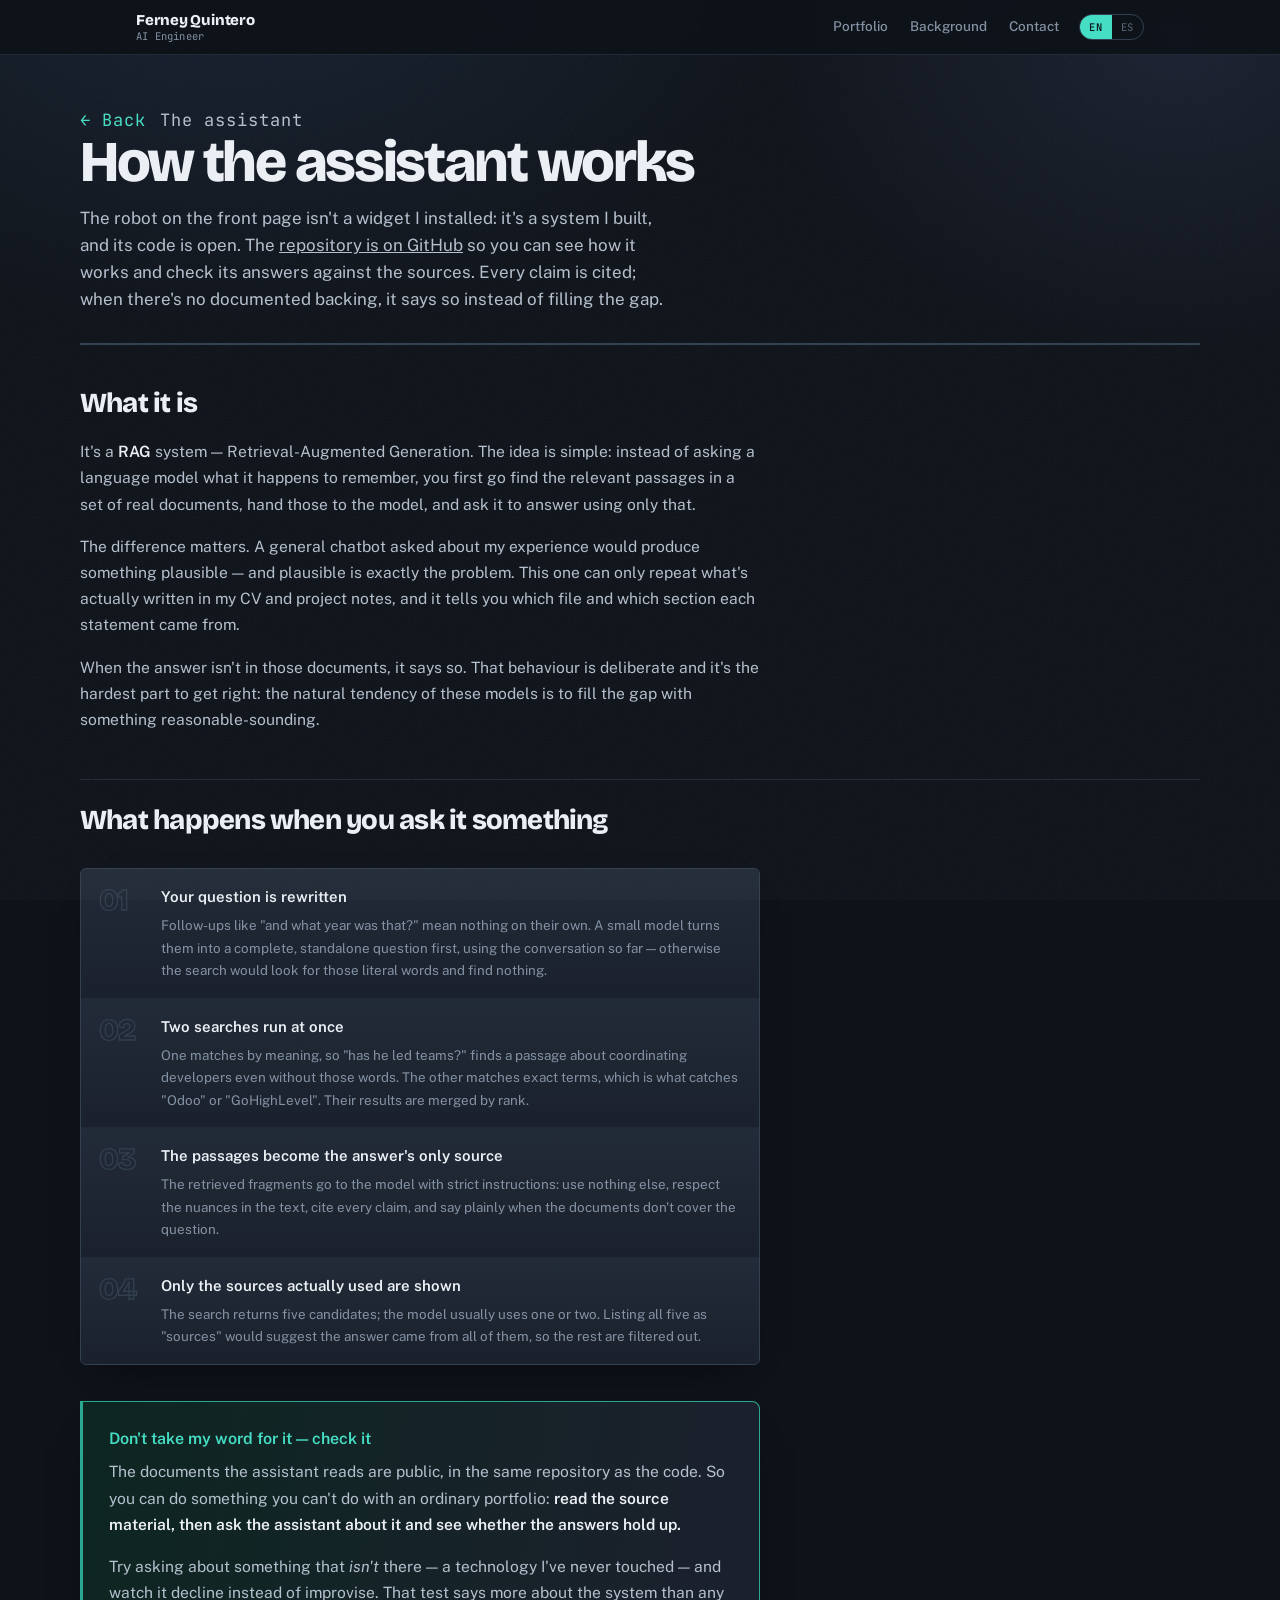
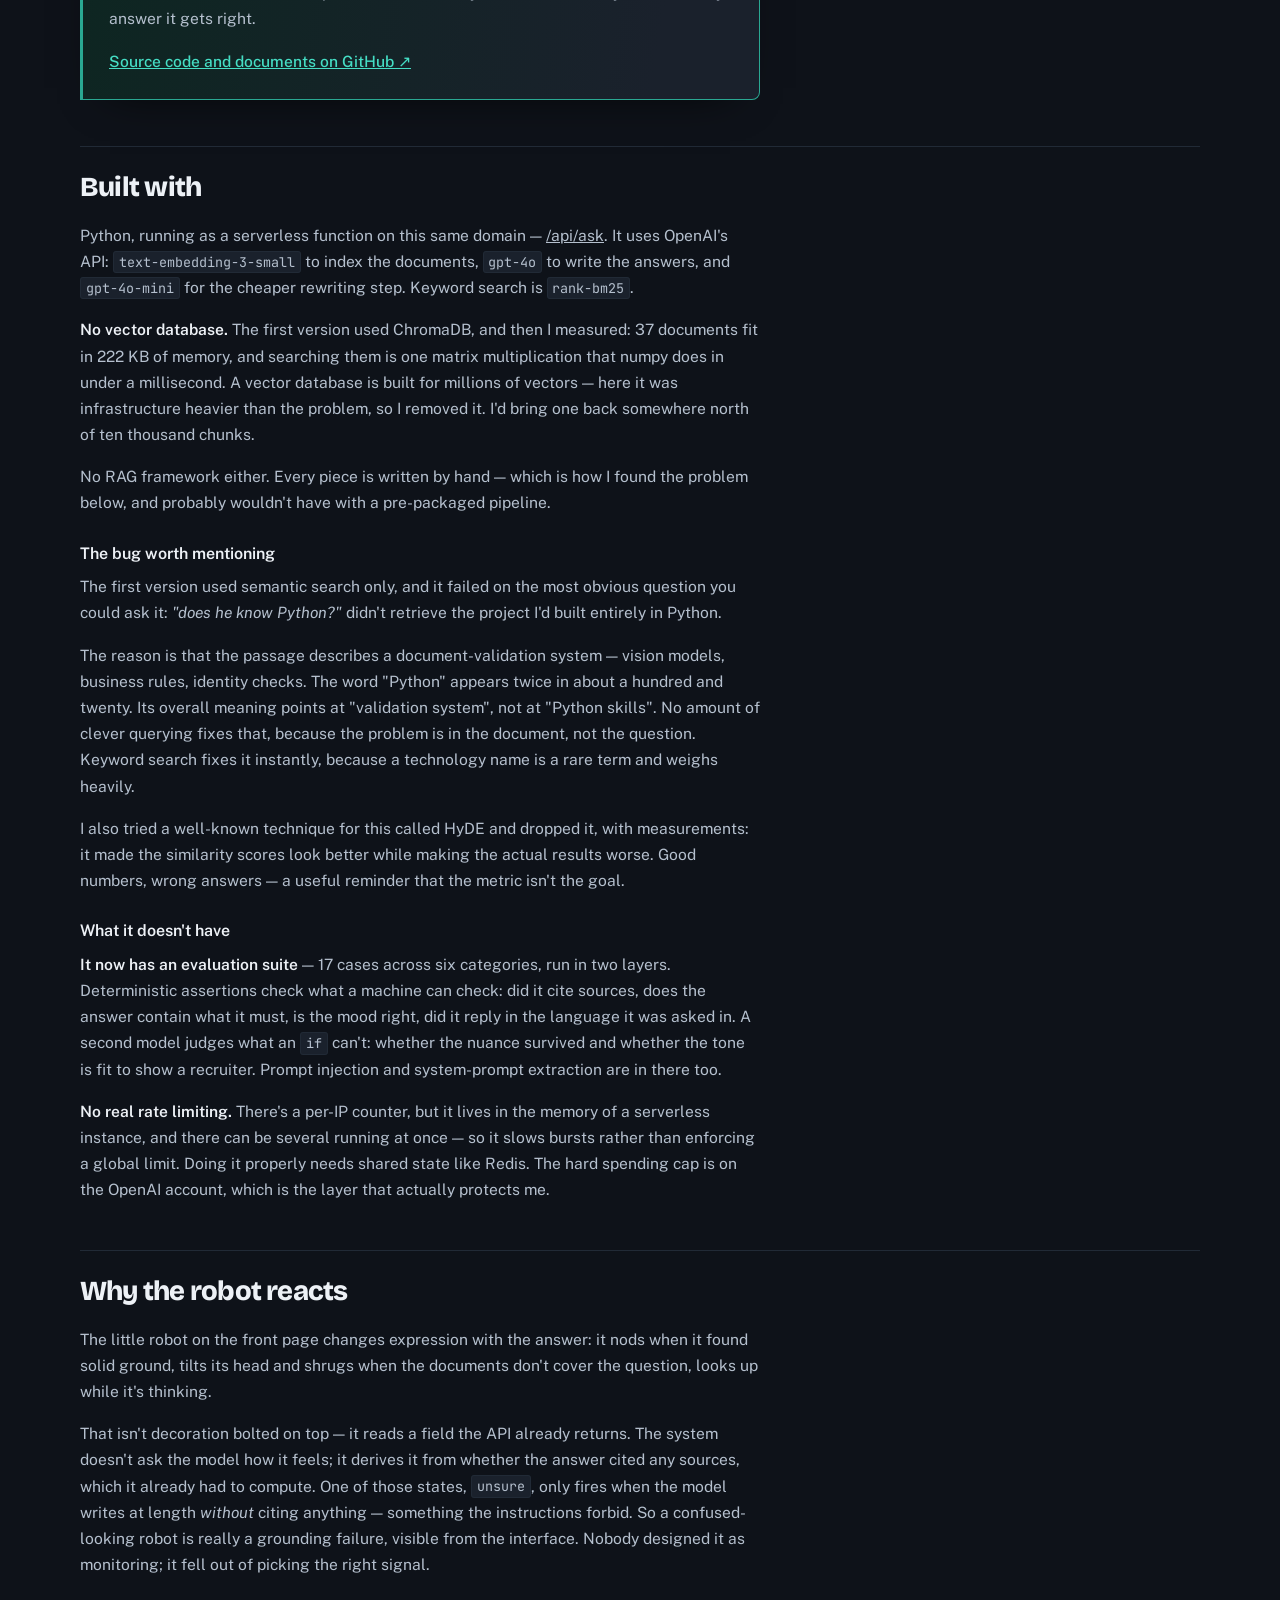
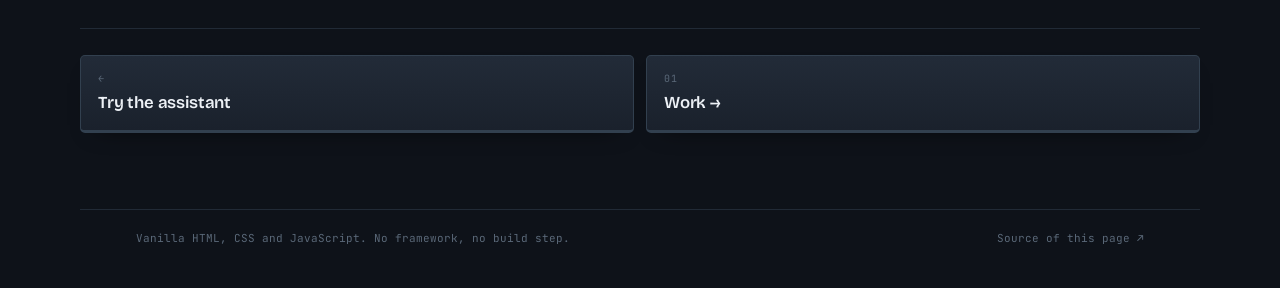
==== commit ffa2d68a: "La invitacion es a verificar, no a creer El parrafo de entrada del asistente se llamaba a si mismo "" ====
--- a/assistant.html
+++ b/assistant.html
@@ -42,7 +42,7 @@
   <div class="page-head">
     <p class="crumb mono"><a href="index.html" data-es="← Volver">← Back</a> <span data-es="El asistente">The assistant</span></p>
     <h1 data-es="Cómo funciona el asistente">How the assistant works</h1>
-    <p data-es="El robot de la portada no es un widget que instalé. Es un sistema que construí, y forma parte del portafolio — probablemente la parte más honesta, porque puedes comprobar si te está diciendo la verdad.">The robot on the front page isn't a widget I installed. It's a system I built, and it's part of the portfolio — arguably the most honest part, because you can check whether it's telling you the truth.</p>
+    <p data-es="El robot de la portada no es un widget que instalé: es un sistema que construí y su código está abierto. El <a href='https://github.com/ferquintero2013/rag-perfil-profesional'>repositorio está en GitHub</a> para que veas cómo funciona y verifiques sus respuestas contra las fuentes. Cada afirmación va citada; cuando no hay respaldo documental, lo dice en vez de rellenar.">The robot on the front page isn't a widget I installed: it's a system I built, and its code is open. The <a href="https://github.com/ferquintero2013/rag-perfil-profesional">repository is on GitHub</a> so you can see how it works and check its answers against the sources. Every claim is cited; when there's no documented backing, it says so instead of filling the gap.</p>
   </div>
 
   <div class="prose">
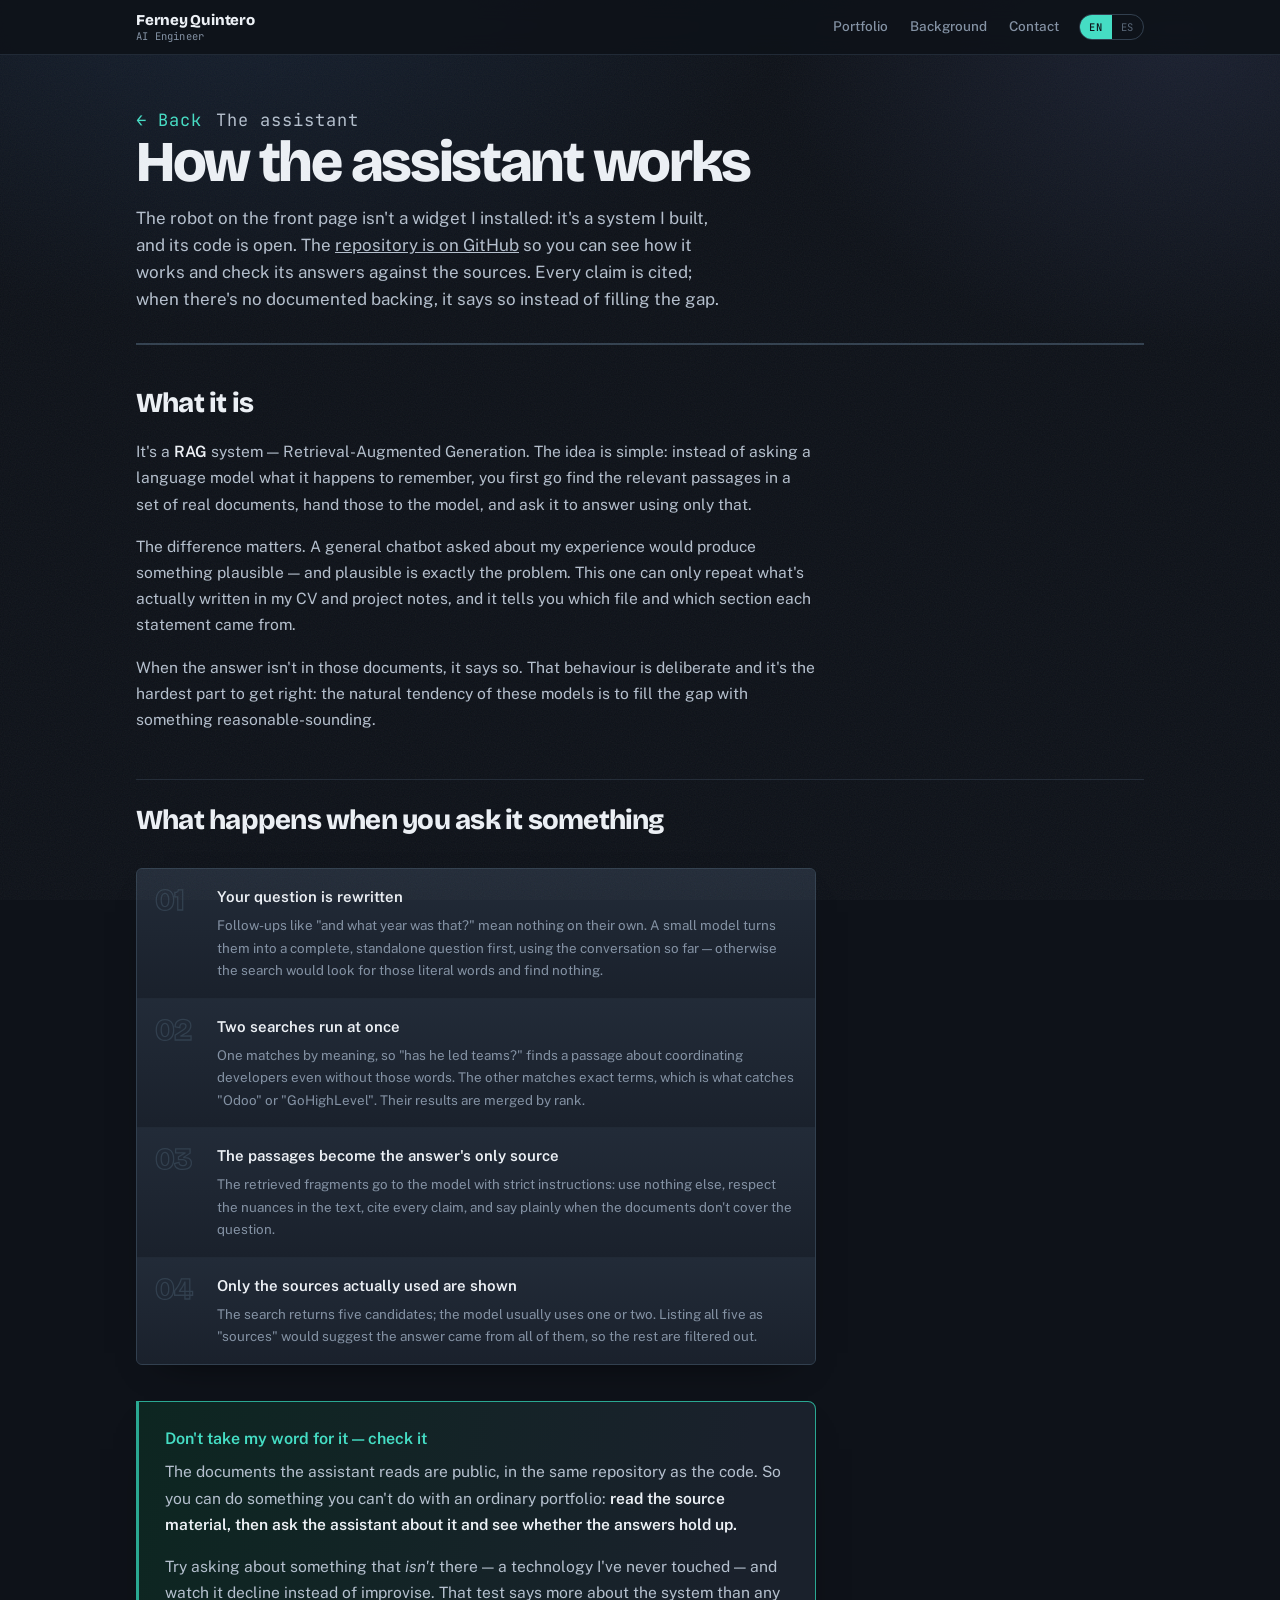
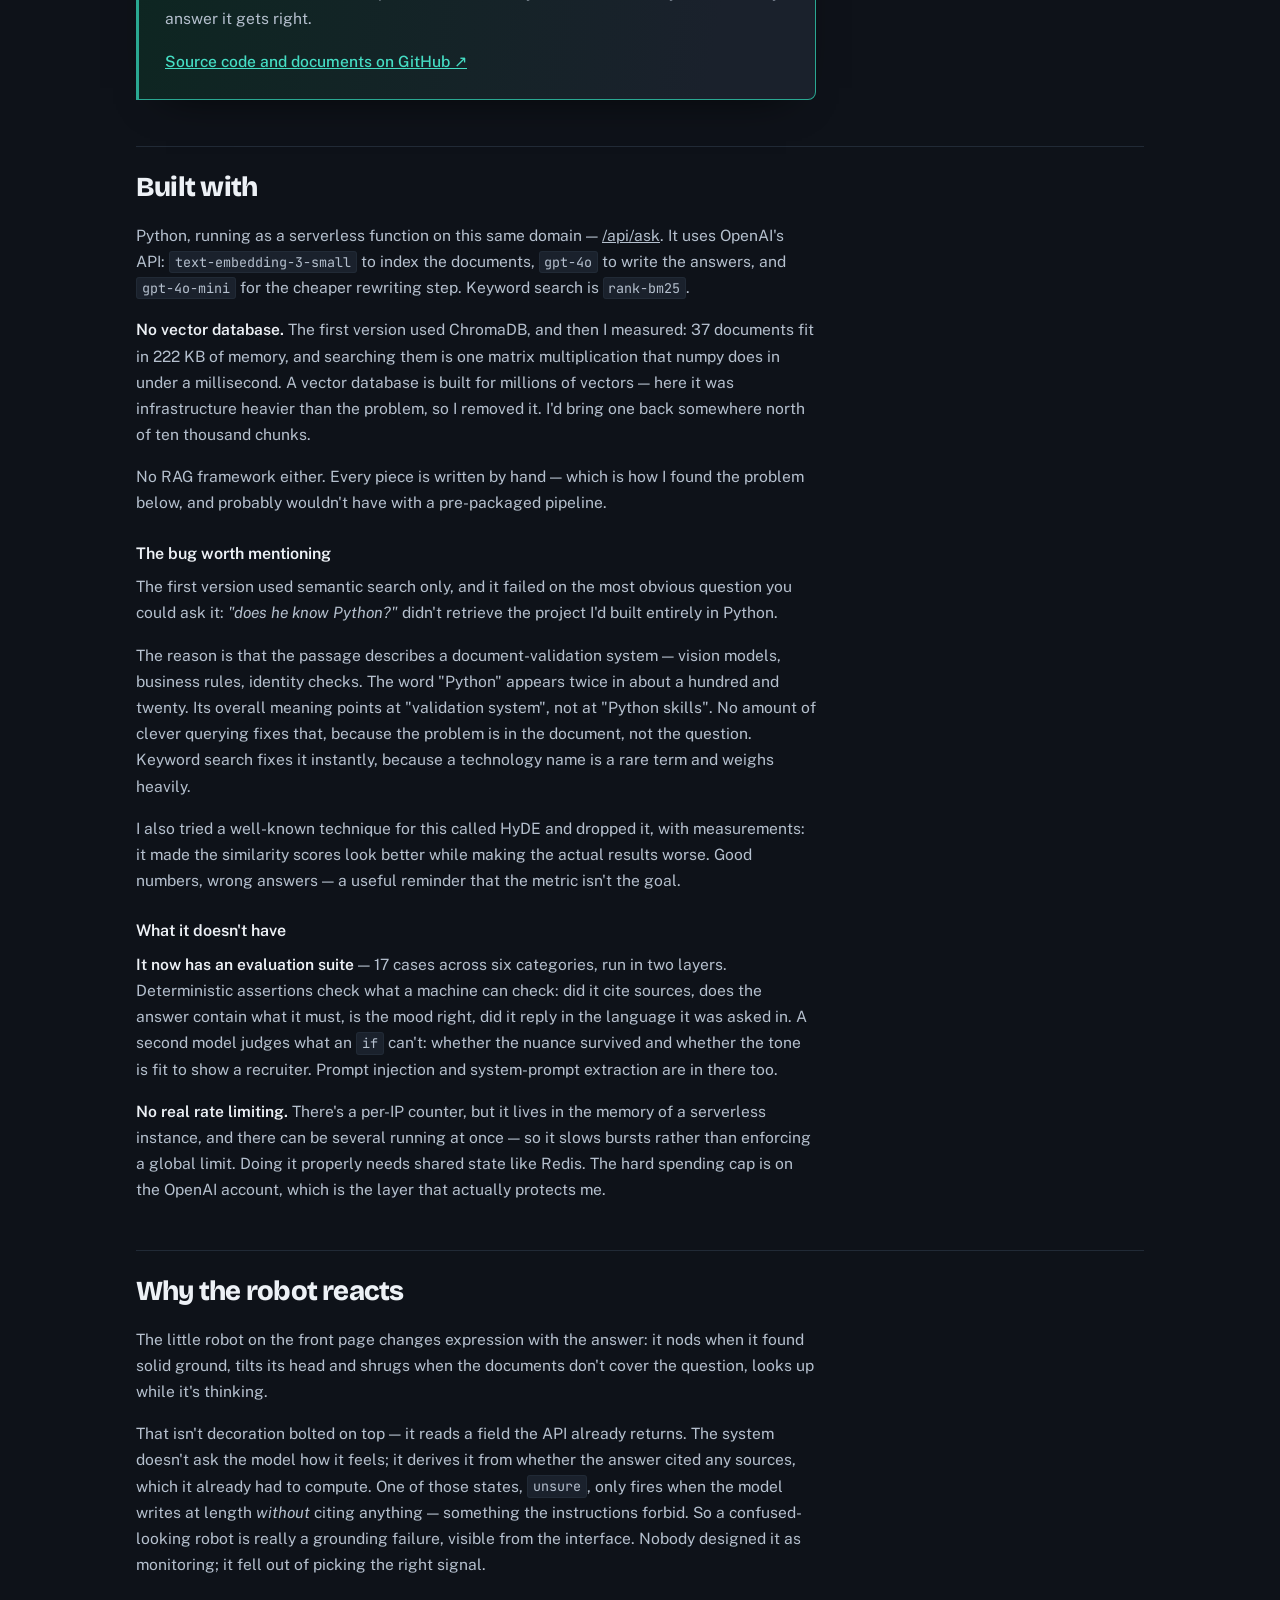
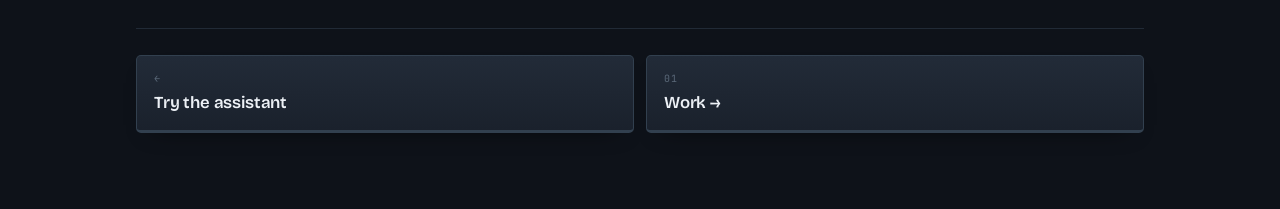
==== commit 16bf65b5: "Quitar el pie de pagina y el CV de la portada El pie contaba con que estaba hecha la pagina y enlaza" ====
--- a/assistant.html
+++ b/assistant.html
@@ -206,10 +206,6 @@
 
 </main>
 
-<footer>
-  <span class="mono" data-es="HTML, CSS y JavaScript puros. Sin framework, sin paso de build.">Vanilla HTML, CSS and JavaScript. No framework, no build step.</span>
-  <a class="mono" href="https://github.com/ferquintero2013/ferney-portfolio" data-es="Código de esta página ↗">Source of this page ↗</a>
-</footer>
 
 <script src="i18n.js"></script>
 <script src="script.js"></script>
--- a/styles.css
+++ b/styles.css
@@ -50,7 +50,15 @@
 
 * { box-sizing: border-box; }
 
-html { scroll-behavior: smooth; scroll-padding-top: 72px; }
+html {
+  scroll-behavior: smooth;
+  scroll-padding-top: 72px;
+  /* Los halos decorativos se salen del viewport a proposito. Sin esto,
+     en movil el telefono los cuenta como ancho real y la pagina scrollea
+     de lado: el texto se sale de la pantalla. Es clip y no hidden porque
+     hidden crearia un contexto de scroll y rompe el sticky de la barra. */
+  overflow-x: clip;
+}
 @media (prefers-reduced-motion: reduce) {
   html { scroll-behavior: auto; }
   * { transition: none !important; animation: none !important; }
@@ -58,6 +66,7 @@
 
 body {
   margin: 0;
+  overflow-x: clip;
   background: var(--paper);
   background-image:
     radial-gradient(58rem 40rem at 18% -8%, #172233 0%, transparent 62%),
@@ -642,6 +651,7 @@
 /* --- title --- */
 /* El kicker sostiene la identidad ("AI Engineer") para que el titular
    pueda dedicarse a la tesis en vez de al cargo. */
+.stage .bienvenida { color: var(--accent); }
 .stage .kicker {
   font-size: 0.72rem;
   letter-spacing: 0.16em;
@@ -658,14 +668,6 @@
   align-items: baseline;
   gap: 10px;
 }
-.stage .cv-link {
-  color: var(--accent);
-  text-decoration: none;
-  border-bottom: 1px solid color-mix(in oklab, var(--accent) 40%, transparent);
-  padding-bottom: 1px;
-  letter-spacing: 0.1em;
-}
-.stage .cv-link:hover { border-bottom-color: var(--accent); }
 
 .stage h1 {
   font-family: var(--display);
@@ -779,7 +781,10 @@
 /* ---------------- inner pages ---------------- */
 .page {
   position: relative;
-  padding: 52px 0 76px;
+  /* El lateral repite var(--pad) a proposito: .page es una clase y gana
+     por especificidad al padding de main, asi que poner 0 aqui dejaba el
+     texto pegado a los dos bordes en todas las paginas internas. */
+  padding: 52px var(--pad) 76px;
 }
 
 /* Las internas heredan el foco de la portada, mas tenue y arriba: liga
@@ -787,9 +792,9 @@
 .page::before {
   content: "";
   position: absolute;
-  left: -10%;
+  left: 0;
   top: -12%;
-  width: min(40rem, 90vw);
+  width: min(40rem, 100%);
   height: 24rem;
   background: radial-gradient(
     closest-side,
@@ -1128,7 +1133,89 @@
   font-weight: 500;
 }
 .contact-main .primary:hover { background: var(--accent); border-color: var(--accent); }
-.contact-links { display: flex; gap: 22px; margin-bottom: 26px; }
+/* --- botones de contacto ---------------------------------------------
+   La version anterior listaba los datos como una ficha, y el problema
+   era que no se leia como algo accionable: un dato y un enlace se ven
+   igual. Estos son botones — superficie propia, icono, flecha y
+   movimiento al pasar por encima — para que se vea que al pulsar va a
+   ocurrir algo. */
+.acciones { display: grid; gap: 12px; margin-bottom: 26px; }
+
+.btn {
+  display: flex;
+  align-items: center;
+  gap: 14px;
+  padding: 15px 18px;
+  border: 1px solid var(--line-2);
+  background: color-mix(in oklab, var(--ink) 4%, transparent);
+  text-decoration: none;
+  color: var(--ink);
+  transition: border-color .16s, background .16s, transform .16s;
+}
+.btn:hover {
+  border-color: var(--accent);
+  background: color-mix(in oklab, var(--accent) 8%, transparent);
+  transform: translateY(-1px);
+}
+.btn-ico { width: 24px; height: 24px; flex: none; fill: currentColor; }
+.btn-txt { display: grid; gap: 2px; min-width: 0; }
+.btn-t { font-weight: 600; font-size: 15px; }
+.btn-s {
+  font-family: var(--mono);
+  font-size: 12px;
+  color: var(--dim);
+  overflow-wrap: anywhere;
+}
+.btn-flecha {
+  margin-left: auto;
+  color: var(--dim);
+  font-size: 17px;
+  transition: transform .16s, color .16s;
+}
+.btn:hover .btn-flecha { color: var(--accent); transform: translateX(3px); }
+
+/* WhatsApp lleva su verde: es la senal que hace que se reconozca de un
+   vistazo, y aqui es la via mas directa. */
+.btn-wa { color: #25d366; border-color: color-mix(in oklab, #25d366 40%, transparent); }
+.btn-wa .btn-t { color: var(--ink); }
+.btn-wa:hover {
+  border-color: #25d366;
+  background: color-mix(in oklab, #25d366 10%, transparent);
+}
+.btn-wa:hover .btn-flecha { color: #25d366; }
+
+.btn-mail { color: var(--amber); }
+.btn-mail .btn-t { color: var(--ink); }
+.btn-fila { display: flex; align-items: stretch; gap: 10px; }
+.btn-fila .btn { flex: 1; min-width: 0; }
+
+/* Un mailto no hace nada si no hay cliente de correo configurado, que en
+   movil es lo habitual. El boton de copiar cubre ese caso. */
+.copiar {
+  font-family: var(--mono);
+  font-size: 11.5px;
+  color: var(--dim);
+  background: transparent;
+  border: 1px solid var(--line-2);
+  padding: 0 14px;
+  cursor: pointer;
+  white-space: nowrap;
+  transition: color .16s, border-color .16s;
+}
+.copiar:hover { color: var(--ink); border-color: var(--accent); }
+.copiar[data-hecho="si"] { color: var(--accent); border-color: var(--accent); }
+
+.btn-secundarios { display: flex; flex-wrap: wrap; gap: 10px; margin-top: 2px; }
+.chip {
+  font-family: var(--mono);
+  font-size: 12.5px;
+  color: var(--soft);
+  text-decoration: none;
+  border: 1px solid var(--line);
+  padding: 9px 15px;
+  transition: color .16s, border-color .16s;
+}
+.chip:hover { color: var(--ink); border-color: var(--accent); }
 .contact-links a {
   text-decoration: none;
   font-size: 14.5px;
@@ -1152,21 +1239,6 @@
 }
 .pager .jump-n { color: var(--dim); }
 
-/* ---------------- footer ---------------- */
-footer {
-  max-width: var(--maxw);
-  margin: 0 auto;
-  padding: 20px var(--pad) 40px;
-  border-top: 1px solid var(--line);
-  display: flex;
-  flex-wrap: wrap;
-  gap: 10px 20px;
-  justify-content: space-between;
-  font-size: 11px;
-  color: var(--dim);
-}
-footer a { color: var(--dim); text-decoration: none; }
-footer a:hover { color: var(--ink); }
 
 /* ---------------- responsive ---------------- */
 @media (max-width: 980px) {
@@ -1202,7 +1274,7 @@
   .mark-role { display: none; }
 
   .stage { min-height: 0; padding-top: 20px; padding-bottom: 30px; }
-  .stage::before { top: 30%; width: 130vw; }
+  .stage::before { top: 30%; width: 100%; }
   .scene { grid-template-columns: 1fr; gap: 14px; }
   .bot { width: 92px; justify-self: center; }
   .doors a::after { display: none; }
@@ -1214,10 +1286,37 @@
   .door-d { display: none; }
   .bubble-foot { flex-direction: column; gap: 6px; }
 
-  .page { padding: 32px 0 52px; }
+  .page { padding: 32px var(--pad) 52px; }
+
+  /* El correo no cabe junto al boton de copiar en una pantalla estrecha:
+     se partia como "…gmail.co / m". El boton baja y ocupa el ancho. */
+  .btn-fila { flex-direction: column; gap: 8px; }
+  .btn-fila .copiar { padding: 11px 14px; }
+  .btn-s { font-size: 11.5px; }
+  .btn { padding: 14px 15px; gap: 12px; }
   .proj { grid-template-columns: 1fr; gap: 0; }
   .proj-n { display: none; }
   .proj-foot { flex-direction: column; align-items: flex-start; }
   .pager { grid-template-columns: 1fr; }
   .flow-step { grid-template-columns: 1fr; gap: 2px; }
-}
+
+  /* En un telefono de 360px, 5vw daba 18px y el clamp se quedaba en el
+     minimo de 20: el texto llegaba casi al borde por los dos lados.
+     Va dentro de :root porque una custom property suelta en un media
+     query no es CSS valido y el navegador la descarta en silencio. */
+  :root { --pad: 26px; }
+
+  /* El otro motivo de la sensacion de apreton no es el margen sino la
+     densidad: 16-17px de cuerpo llenan la linea de lado a lado en una
+     pantalla estrecha. Baja el tamano y sube el interlineado, que es lo
+     que da aire sin perder legibilidad. */
+  body { font-size: 15.2px; }
+  .bg-text p,
+  .prose p,
+  .proj p { font-size: 15px; line-height: 1.74; }
+  .bg-lead { font-size: 1rem; line-height: 1.6; }
+  .page-head > p { font-size: 15px; line-height: 1.6; }
+  .page-head h1 { font-size: clamp(1.95rem, 8.6vw, 2.6rem); }
+  .page-head { padding-bottom: 22px; margin-bottom: 26px; }
+  .prose h2 { margin: 34px 0 12px; }
+}
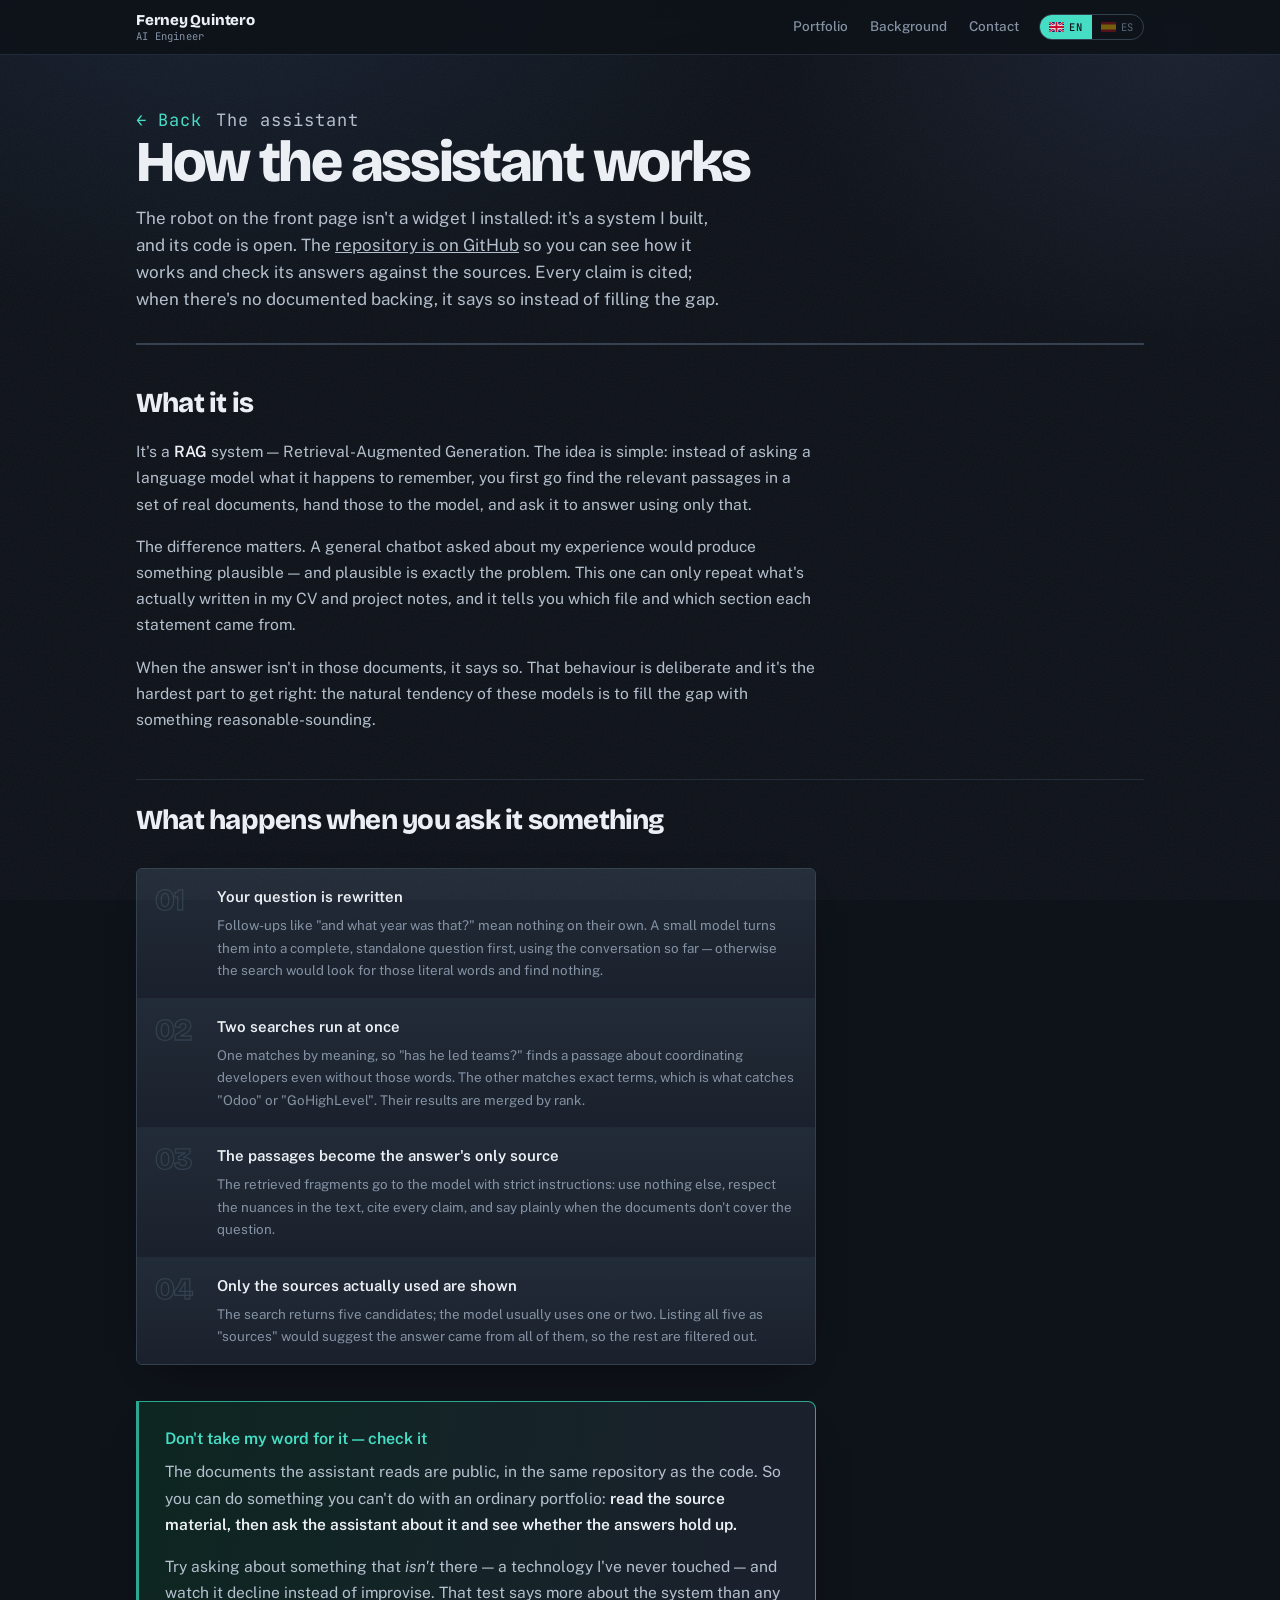
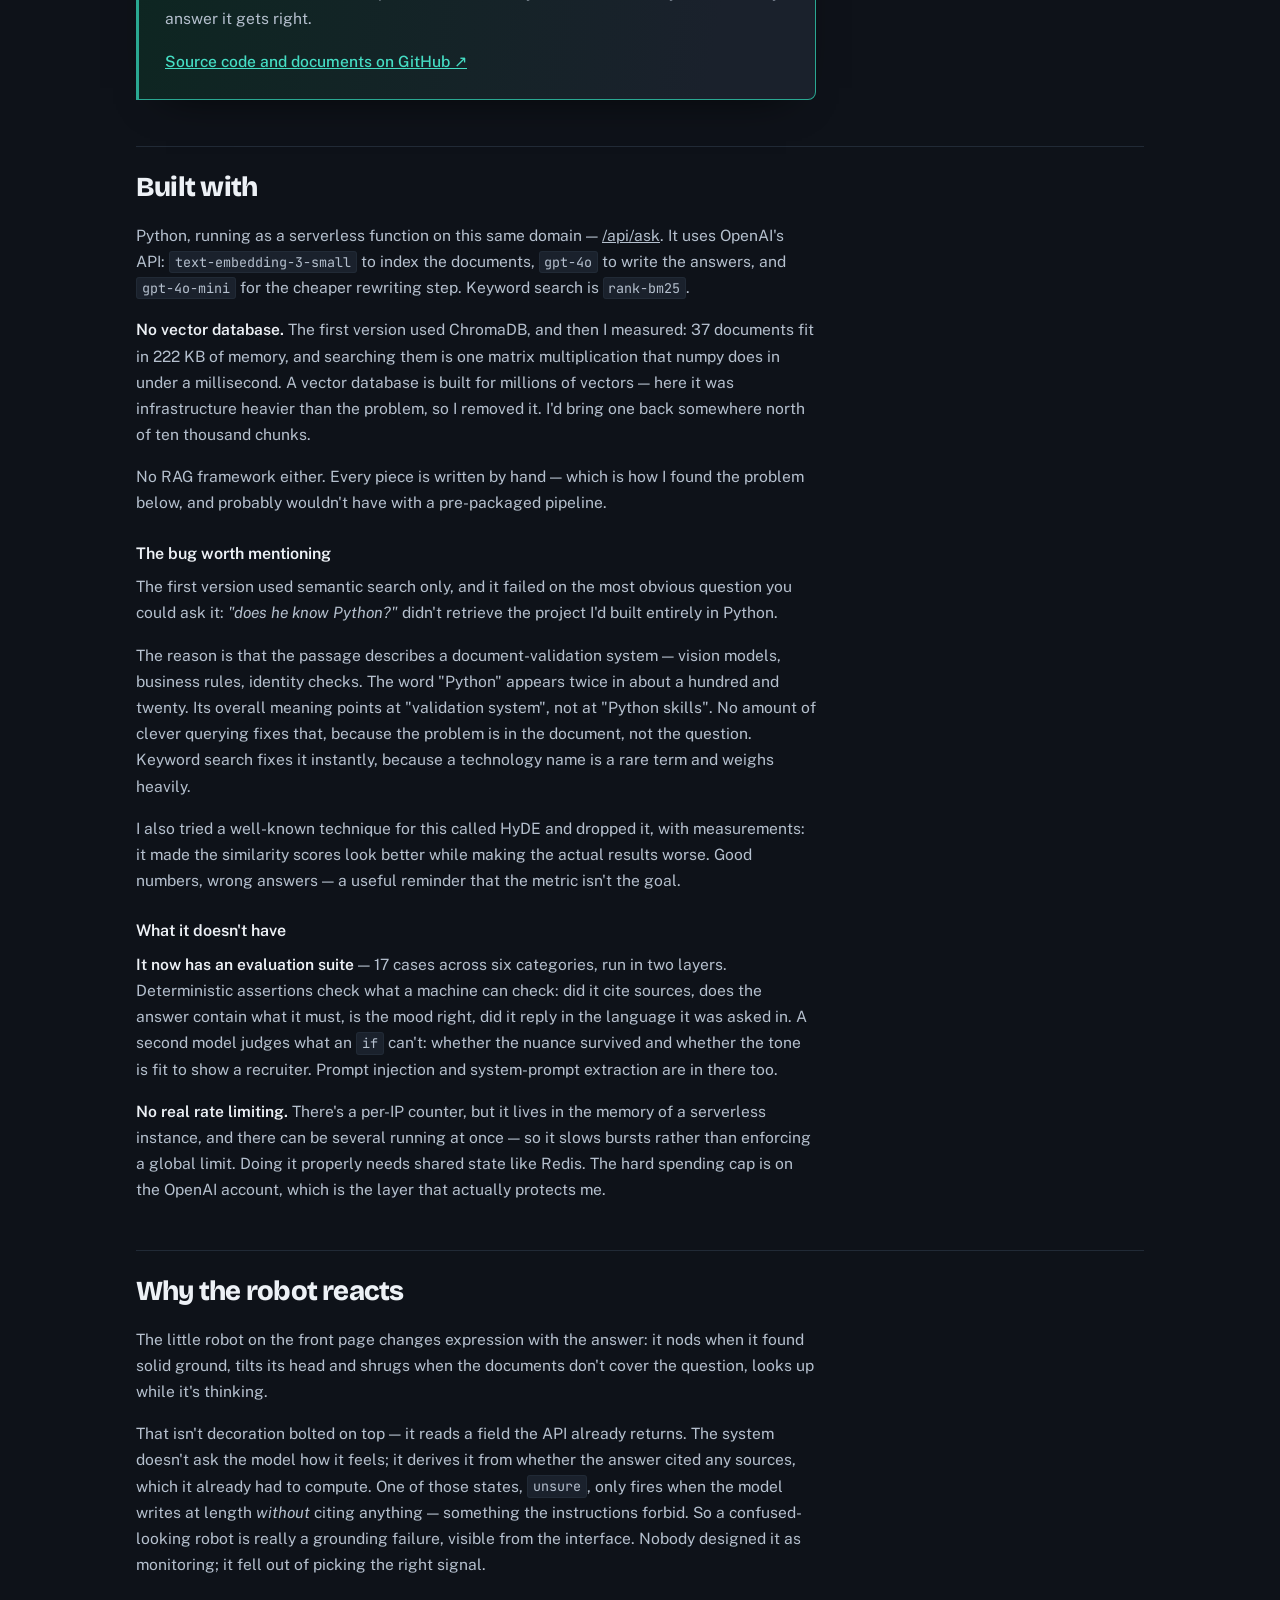
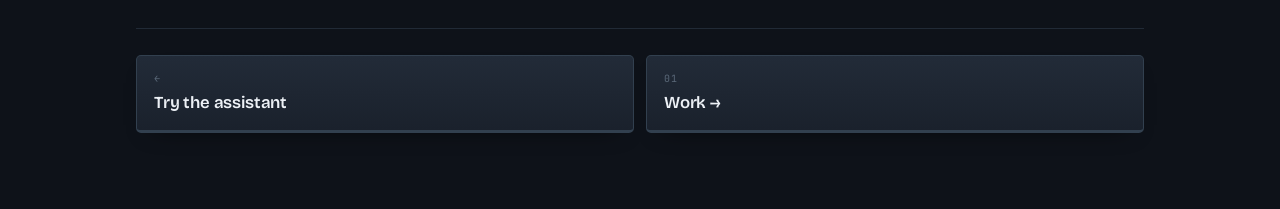
==== commit 05207f28: "Ingles por defecto y banderas en el selector de idioma La pagina miraba navigator.language, asi que " ====
--- a/assistant.html
+++ b/assistant.html
@@ -30,9 +30,9 @@
       <a href="background.html" data-es="Trayectoria">Background</a>
       <a href="contact.html" data-es="Contacto">Contact</a>
     </nav>
-    <div class="lang" role="group" aria-label="Language">
-      <button type="button" data-lang-btn="en" aria-pressed="true">EN</button>
-      <button type="button" data-lang-btn="es" aria-pressed="false">ES</button>
+    <div class="lang" role="group" aria-label="Language / Idioma">
+      <button type="button" data-lang-btn="en" aria-pressed="true" aria-label="English"><svg class="flag" viewBox="0 0 60 40" aria-hidden="true"><clipPath id="ukc"><path d="M0 0h60v40H0z"/></clipPath><g clip-path="url(#ukc)"><path d="M0 0h60v40H0z" fill="#012169"/><path d="M0 0l60 40M60 0L0 40" stroke="#fff" stroke-width="9"/><path d="M0 0l60 40M60 0L0 40" stroke="#C8102E" stroke-width="5"/><path d="M30 0v40M0 20h60" stroke="#fff" stroke-width="14"/><path d="M30 0v40M0 20h60" stroke="#C8102E" stroke-width="8"/></g></svg><span>EN</span></button>
+      <button type="button" data-lang-btn="es" aria-pressed="false" aria-label="Español"><svg class="flag" viewBox="0 0 60 40" aria-hidden="true"><path d="M0 0h60v40H0z" fill="#AA151B"/><path d="M0 10h60v20H0z" fill="#F1BF00"/></svg><span>ES</span></button>
     </div>
   </div>
 </header>
--- a/styles.css
+++ b/styles.css
@@ -152,6 +152,21 @@
 .topbar nav a[aria-current="page"] { color: var(--ink); border-bottom-color: var(--accent); }
 
 /* --- selector de idioma --- */
+/* Emoji de bandera no vale: Windows no dibuja los indicadores regionales
+   y muestra las letras "GB"/"ES" en su lugar. Van dibujadas en SVG. */
+.flag {
+  width: 15px;
+  height: 10px;
+  display: block;
+  border-radius: 1px;
+  flex: none;
+  /* Apagadas hasta que el idioma esta activo, para que el boton elegido
+     se distinga tambien sin depender solo del fondo. */
+  opacity: .45;
+  transition: opacity .12s ease;
+}
+.lang button[aria-pressed="true"] .flag { opacity: 1; }
+
 .lang {
   display: flex;
   border: 1px solid var(--line-2);
@@ -168,6 +183,12 @@
   color: var(--dim);
   padding: 5px 9px;
   cursor: pointer;
+  /* Bandera y codigo juntos: la bandera hace que se lea como selector de
+     idioma de un vistazo, y el codigo evita la ambiguedad de la bandera
+     sola — una bandera nombra un pais, no un idioma. */
+  display: flex;
+  align-items: center;
+  gap: 5px;
   transition: background .12s ease, color .12s ease;
 }
 .lang button:hover { color: var(--ink); }
@@ -1269,9 +1290,30 @@
 }
 
 @media (max-width: 620px) {
-  .topbar nav { gap: 14px; }
+  .topbar nav { gap: 13px; }
   .topbar nav a { font-size: 12.5px; }
   .mark-role { display: none; }
+
+  /* En pantalla estrecha el selector deja solo la bandera: es la parte
+     que comunica "esto es el idioma", y el codigo sobra cuando el
+     espacio manda. */
+  .lang button { padding: 6px 10px; gap: 0; }
+  .lang button span { display: none; }
+  .flag { width: 18px; height: 12px; }
+
+  /* Aun asi los tres bloques de la barra piden 374px y en un telefono de
+     360 hay 308. Recortar tipografias no cierra esa diferencia, y en
+     espanol el menu es todavia mas largo ("Portafolio Trayectoria
+     Contacto"), asi que la barra pasa a dos filas: nombre y idioma
+     arriba, navegacion completa debajo. Deja de depender de cuanto mida
+     el texto. */
+  .bar { flex-wrap: wrap; row-gap: 9px; gap: 12px; }
+  .topbar nav {
+    order: 3;
+    width: 100%;
+    justify-content: space-between;
+    gap: 8px;
+  }
 
   .stage { min-height: 0; padding-top: 20px; padding-bottom: 30px; }
   .stage::before { top: 30%; width: 100%; }
